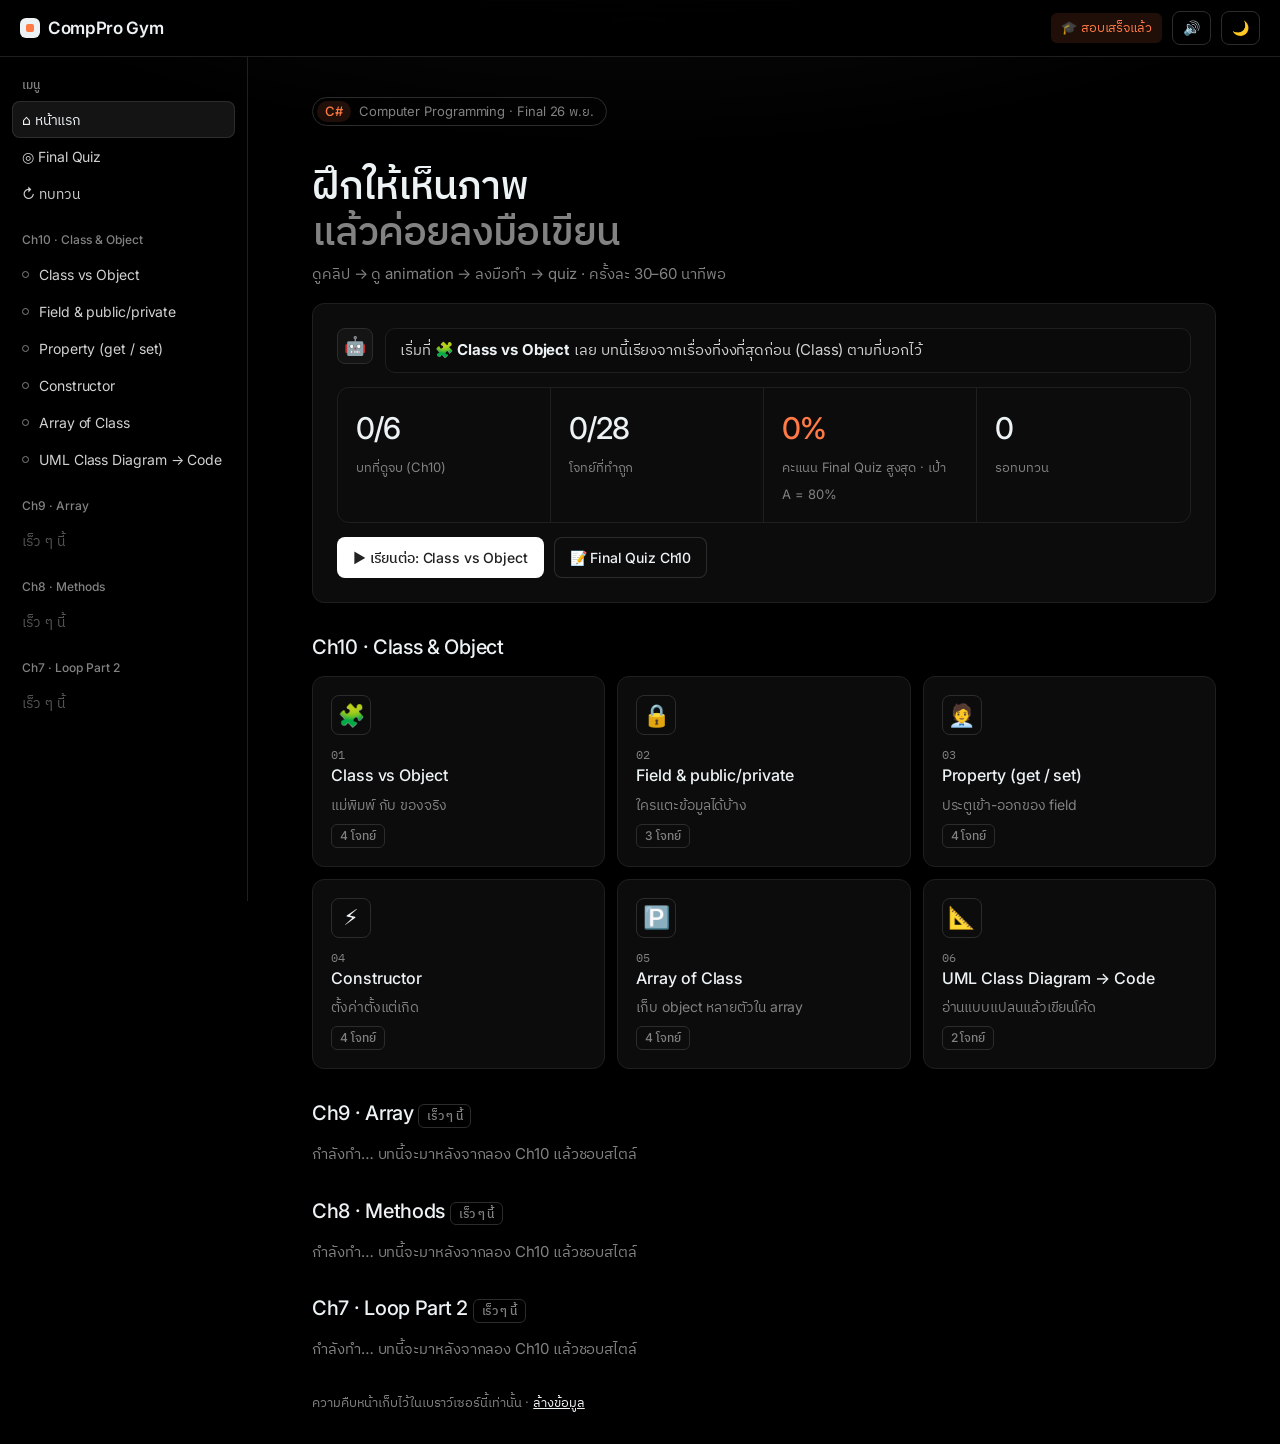
==== Computer-Programming/practice/index.html @ ae181f9e "Restyle CompPro Gym in a minimal black/white tone, add sidebar and YouTube embeds Co-Authored-By: Cl" ====
<!doctype html>
<html lang="th" data-theme="dark">
<head>
<meta charset="utf-8">
<meta name="viewport" content="width=device-width, initial-scale=1">
<title>CompPro Gym</title>
<link rel="preconnect" href="https://fonts.googleapis.com">
<link rel="preconnect" href="https://fonts.gstatic.com" crossorigin>
<link href="https://fonts.googleapis.com/css2?family=Inter:wght@400;500;600&family=IBM+Plex+Mono:wght@400;500;600&family=IBM+Plex+Sans+Thai:wght@400;500;600&display=swap" rel="stylesheet">
<style>
/* ===== Theme tokens — โทนแบบ Profound: ดำ-ขาว-เทา + accent ส้มนิดเดียว ===== */
:root, :root[data-theme="dark"]{
  --bg:#000; --bg-2:#0a0a0a; --card:#0c0c0d; --card-2:#141415; --ink:#edf2f5; --ink-2:#d1d1d1; --muted:#828282; --line:#1f1f1f; --line-2:#2c2c2c;
  --accent:#ff7a45; --accent-bg:rgba(255,122,69,.12);
  --green:#4ade80; --green-bg:rgba(74,222,128,.08); --red:#f87171; --red-bg:rgba(248,113,113,.08); --amber:#fbbf24; --amber-bg:rgba(251,191,36,.08);
  --btn:#fff; --btn-ink:#222;
  --code-bg:#070707; --code-ink:#e5e5e5; --hl:rgba(255,255,255,.07); --ln:#3d3d3d;
  --k:#ff8a5c; --t:#7dd3fc; --s:#bef264; --n:#fca5a5; --c:#5a5a5a;
  --glow:radial-gradient(1200px 500px at 50% -200px, rgba(255,255,255,.07), transparent 70%);
}
:root[data-theme="light"]{
  --bg:#fafafa; --bg-2:#fff; --card:#fff; --card-2:#f4f4f5; --ink:#111; --ink-2:#333; --muted:#6b6b6b; --line:#e7e7e7; --line-2:#d9d9d9;
  --accent:#e85d27; --accent-bg:rgba(232,93,39,.1);
  --green:#15803d; --green-bg:rgba(21,128,61,.07); --red:#c62828; --red-bg:rgba(198,40,40,.06); --amber:#a16207; --amber-bg:rgba(161,98,7,.08);
  --btn:#111; --btn-ink:#fff;
  --code-bg:#0c0c0d; --code-ink:#e5e5e5; --hl:rgba(255,255,255,.08); --ln:#444;
  --glow:radial-gradient(1200px 500px at 50% -200px, rgba(0,0,0,.05), transparent 70%);
}
*{box-sizing:border-box}
body{margin:0;background:var(--bg);background-image:var(--glow);background-repeat:no-repeat;color:var(--ink);font:16px/1.65 Inter,"IBM Plex Sans Thai",system-ui,sans-serif;letter-spacing:-.005em;-webkit-font-smoothing:antialiased}
code,.mono,textarea{font-family:"IBM Plex Mono",ui-monospace,monospace}
:not(pre)>code{background:var(--card-2);border:1px solid var(--line-2);padding:0 5px;border-radius:5px;font-size:.86em;letter-spacing:0}
button{font:inherit;color:inherit;cursor:pointer}
a{color:var(--ink)}
:focus-visible{outline:2px solid var(--accent);outline-offset:2px}

/* top bar */
.top{position:sticky;top:0;z-index:10;background:color-mix(in srgb,var(--bg) 85%,transparent);backdrop-filter:blur(10px);border-bottom:1px solid var(--line)}
.top-in{display:flex;align-items:center;gap:10px;height:56px;padding:0 20px}
.logo{font-weight:600;font-size:17px;letter-spacing:-.02em;text-decoration:none;color:var(--ink);white-space:nowrap;display:flex;align-items:center;gap:8px}
.logo i{width:20px;height:20px;border-radius:6px;background:var(--ink);display:inline-block;position:relative}
.logo i::after{content:"";position:absolute;inset:6px;border-radius:2px;background:var(--accent)}
.count{margin-left:auto;font-size:13px;color:var(--accent);background:var(--accent-bg);padding:4px 10px;border-radius:6px;white-space:nowrap}
.ibtn{border:1px solid var(--line-2);background:transparent;border-radius:8px;height:34px;min-width:34px;padding:0 10px;font-size:14px;color:var(--ink-2)}
.ibtn:hover{background:var(--card-2)}

/* app shell: sidebar + content (เหมือนแอปทำงาน) */
.shell{display:grid;grid-template-columns:248px minmax(0,1fr);min-height:calc(100vh - 56px)}
.shell>*,.tracer>*{min-width:0}
.side{border-right:1px solid var(--line);padding:18px 12px;position:sticky;top:56px;height:calc(100vh - 56px);overflow:auto}
.side h5{margin:18px 10px 6px;font-size:12px;font-weight:500;color:var(--muted);letter-spacing:0}
.side h5:first-child{margin-top:0}
.side a{display:flex;align-items:center;gap:10px;padding:7px 10px;border-radius:8px;text-decoration:none;color:var(--ink-2);font-size:14px}
.side a:hover{background:var(--card-2)}
.side a.on{background:var(--card-2);color:var(--ink);box-shadow:inset 0 0 0 1px var(--line-2)}
.side a .dot{width:7px;height:7px;border-radius:50%;border:1px solid var(--muted);flex:0 0 7px}
.side a .dot.ok{background:var(--green);border-color:var(--green)}
.side a.soon{opacity:.4;pointer-events:none}
.side .badge{margin-left:auto;font-size:11px;background:var(--accent);color:#000;border-radius:5px;padding:0 6px;font-weight:600}
.wrap{max-width:960px;margin:0 auto;padding:0 28px}

/* type */
h1{font-size:40px;line-height:1.15;font-weight:500;letter-spacing:-.025em;margin:36px 0 8px}
h2{font-size:20px;font-weight:500;letter-spacing:-.015em;margin:0 0 12px}
h3{font-size:16px;font-weight:500;margin:0 0 4px}
.sub{color:var(--muted);margin:0;font-size:15px}
.eyebrow{display:inline-flex;gap:8px;align-items:center;font-size:13px;color:var(--muted);border:1px solid var(--line-2);border-radius:999px;padding:3px 12px 3px 4px}
.eyebrow b{background:var(--accent-bg);color:var(--accent);font-weight:500;border-radius:999px;padding:0 8px}

/* cards & bits */
.card{background:var(--card);border:1px solid var(--line);border-radius:12px;padding:24px;margin:16px 0}
.step-h{display:flex;align-items:center;gap:10px;margin-bottom:14px}
.step-h .no{font:500 12px "IBM Plex Mono",monospace;color:var(--muted);border:1px solid var(--line-2);border-radius:6px;padding:1px 7px}
.step-h h2{margin:0}
.pill{display:inline-block;font-size:12px;font-weight:500;padding:1px 8px;border-radius:6px;color:var(--muted);border:1px solid var(--line-2)}
.pill.ok{color:var(--green);border-color:color-mix(in srgb,var(--green) 40%,transparent)}
.pill.lv{color:var(--accent);border-color:color-mix(in srgb,var(--accent) 40%,transparent)}
.btn{display:inline-flex;align-items:center;gap:6px;border:0;background:var(--btn);color:var(--btn-ink);font-weight:500;font-size:14px;padding:9px 16px;border-radius:8px;text-decoration:none;letter-spacing:-.01em}
.btn:hover{opacity:.9}
.btn.ghost{background:transparent;color:var(--ink);box-shadow:inset 0 0 0 1px var(--line-2)}
.btn.ghost:hover{background:var(--card-2)}
.btn:disabled{opacity:.35;cursor:default}
.row{display:flex;gap:10px;flex-wrap:wrap;align-items:center}

/* tutor bubble */
.tutor{display:flex;gap:12px;align-items:flex-start}
.tutor .ava{flex:0 0 36px;height:36px;border-radius:8px;border:1px solid var(--line-2);background:var(--card-2);display:grid;place-items:center;font-size:18px}
.tutor .bub{border:1px solid var(--line);background:var(--bg-2);border-radius:10px;padding:9px 14px;flex:1;min-height:42px;font-size:15px;color:var(--ink-2)}
.tutor .bub b{color:var(--ink)}

/* home */
.grid{display:grid;grid-template-columns:repeat(auto-fill,minmax(250px,1fr));gap:12px}
.lesson{display:block;text-decoration:none;color:var(--ink);background:var(--card);border:1px solid var(--line);border-radius:12px;padding:18px;transition:border-color .15s,background .15s}
.lesson:hover{border-color:var(--line-2);background:var(--card-2)}
.lesson .em{font-size:22px;width:40px;height:40px;border-radius:8px;border:1px solid var(--line-2);display:grid;place-items:center;margin-bottom:12px}
.lesson .n{font:12px "IBM Plex Mono",monospace;color:var(--muted)}
.stats{display:grid;grid-template-columns:repeat(4,1fr);border:1px solid var(--line);border-radius:12px;overflow:hidden}
.stat{padding:16px 18px;border-right:1px solid var(--line)}
.stat:last-child{border-right:0}
.stat b{display:block;font-size:30px;font-weight:500;letter-spacing:-.03em}
.stat small{color:var(--muted);font-size:13px}
.stat.hot b{color:var(--accent)}

/* video + analogy */
.video{position:relative;aspect-ratio:16/9;border-radius:10px;overflow:hidden;border:1px solid var(--line-2);background:var(--bg-2)}
.video iframe{position:absolute;inset:0;width:100%;height:100%;border:0}
.video-empty{border:1px dashed var(--line-2);border-radius:10px;padding:22px;text-align:center;color:var(--muted);font-size:14px}
.vtabs{display:flex;gap:6px;margin-bottom:10px;flex-wrap:wrap}
.vtabs button{border:1px solid var(--line-2);background:transparent;border-radius:6px;padding:3px 10px;font-size:13px;color:var(--muted)}
.vtabs button.on{background:var(--ink);color:var(--bg);border-color:var(--ink)}
.analogy{display:flex;gap:16px;align-items:center;border:1px solid var(--line);background:var(--bg-2);border-radius:12px;padding:16px 18px;margin-top:18px}
.analogy .big{font-size:34px;line-height:1;width:60px;height:60px;flex:0 0 60px;border-radius:10px;border:1px solid var(--line-2);display:grid;place-items:center}
.analogy p{margin:2px 0 0;color:var(--muted);font-size:15px}

/* ===== Tracer ===== */
.tracer{display:grid;grid-template-columns:minmax(0,1.3fr) minmax(0,1fr);gap:12px}
.codebox{background:var(--code-bg);color:var(--code-ink);border:1px solid var(--line-2);border-radius:10px;padding:10px 0;font:13.5px/1.7 "IBM Plex Mono",monospace;overflow:auto;letter-spacing:0}
.codebox .ln{display:flex;padding:0 12px 0 0;border-left:2px solid transparent;white-space:pre}
.codebox .ln i{flex:0 0 34px;text-align:right;padding-right:14px;color:var(--ln);font-style:normal;user-select:none}
.codebox .ln.cur{background:var(--hl);border-left-color:var(--accent)}
.codebox .ln.cur i{color:var(--accent)}
.codebox .ln.pick{cursor:pointer}
.codebox .ln.pick:hover{background:rgba(255,255,255,.05)}
.codebox .ln.bad{background:rgba(248,113,113,.14);border-left-color:#f87171}
.codebox .ln.good{background:rgba(74,222,128,.13);border-left-color:#4ade80}
.tk-k{color:var(--k)}.tk-t{color:var(--t)}.tk-s{color:var(--s)}.tk-n{color:var(--n)}.tk-c{color:var(--c);font-style:italic}
.side-p{display:flex;flex-direction:column;gap:10px;min-width:0}
.panel{border:1px solid var(--line);background:var(--bg-2);border-radius:10px;padding:10px 12px}
.panel h4{margin:0 0 8px;font-size:12px;font-weight:500;color:var(--muted)}
.vars{display:flex;flex-wrap:wrap;gap:6px}
.var{font:12.5px "IBM Plex Mono",monospace;border:1px solid var(--line-2);border-radius:6px;padding:2px 8px;color:var(--ink-2)}
.var b{color:var(--t);font-weight:500}
.objs{display:flex;flex-wrap:wrap;gap:8px}
.obj{border:1px solid var(--line-2);background:var(--card);border-radius:8px;min-width:130px;font:12.5px "IBM Plex Mono",monospace;overflow:hidden;animation:pop .3s}
.obj .hd{padding:3px 8px;font-weight:600;color:#0a0a0a}
.obj .fl{padding:2px 8px;display:flex;justify-content:space-between;gap:10px;border-top:1px solid var(--line)}
.obj .fl.flash{animation:flash 1s}
.obj .fl span:last-child{color:var(--s)}
:root[data-theme="light"] .obj .fl span:last-child{color:#4d7c0f}
.obj .fl span.null{color:var(--muted)!important;font-style:italic}
@keyframes pop{from{transform:scale(.7);opacity:0}to{transform:none;opacity:1}}
@keyframes flash{0%{background:var(--accent-bg)}100%{background:transparent}}
.console{background:#000;border:1px solid var(--line-2);color:#d4d4d4;font:12.5px/1.55 "IBM Plex Mono",monospace;border-radius:8px;padding:8px 10px;min-height:38px;white-space:pre-wrap}
.console .err{color:#f87171}
.uml{border:1px solid var(--line-2);border-radius:8px;font:12.5px/1.8 "IBM Plex Mono",monospace;overflow:hidden}
.uml div{padding:0 10px}
.uml .t{background:var(--ink);color:var(--bg);font-weight:600;text-align:center}
.uml .on{background:var(--accent-bg);color:var(--accent)}
.ctrl{display:flex;gap:6px;align-items:center;flex-wrap:wrap;margin-top:12px}
.ctrl .ibtn{height:36px;min-width:40px;font-size:14px}
.ctrl .stepn{font:12px "IBM Plex Mono",monospace;color:var(--muted);margin:0 8px}
.ctrl .play{background:var(--btn);color:var(--btn-ink);border-color:var(--btn);font-weight:500}

/* summary / details */
ul.key{margin:4px 0;padding-left:0;list-style:none}
ul.key li{margin:0;padding:8px 0 8px 22px;border-bottom:1px solid var(--line);position:relative;color:var(--ink-2)}
ul.key li:last-child{border-bottom:0}
ul.key li::before{content:"";position:absolute;left:4px;top:17px;width:6px;height:6px;border-radius:2px;background:var(--accent)}
details{border:1px solid var(--line);border-radius:10px;padding:10px 14px;margin-top:12px}
details summary{cursor:pointer;font-weight:500;font-size:14px}
details[open] summary{margin-bottom:6px}
pre.code{background:var(--code-bg);color:var(--code-ink);border:1px solid var(--line-2);border-radius:8px;padding:12px 14px;font-size:13px;overflow:auto;margin:8px 0;letter-spacing:0}
.yt{font-size:13px;color:var(--muted)}

/* exercises */
.ex{border-top:1px solid var(--line);padding-top:20px;margin-top:20px}
.ex:first-of-type{border-top:0;margin-top:0;padding-top:0}
.ex .q{font-weight:500;margin:8px 0 12px}
.opts{display:grid;gap:8px}
.opt{text-align:left;background:transparent;border:1px solid var(--line-2);border-radius:8px;padding:10px 14px;font-size:14px;color:var(--ink-2)}
.opt:hover{background:var(--card-2);color:var(--ink)}
.opt.bad{border-color:var(--red);background:var(--red-bg)}
.opt.good{border-color:var(--green);background:var(--green-bg);color:var(--ink)}
.opt code{background:none;border:0;padding:0}
textarea{width:100%;background:var(--code-bg);color:var(--code-ink);border:1px solid var(--line-2);border-radius:10px;padding:12px;font-size:13.5px;line-height:1.65;resize:vertical;tab-size:4}
textarea:focus,input:focus{outline:1px solid var(--accent);border-color:var(--accent)}
input.out{width:100%;background:var(--code-bg);color:var(--code-ink);border:1px solid var(--line-2);border-radius:8px;padding:10px 12px;font:13.5px "IBM Plex Mono",monospace}
.fb{margin-top:12px;border-radius:10px;padding:10px 14px;font-size:14px;display:none;border:1px solid}
.fb.show{display:block}
.fb.bad{background:var(--red-bg);border-color:color-mix(in srgb,var(--red) 45%,transparent)}
.fb.hint{background:var(--amber-bg);border-color:color-mix(in srgb,var(--amber) 45%,transparent)}
.fb.good{background:var(--green-bg);border-color:color-mix(in srgb,var(--green) 45%,transparent)}
.fb pre{margin:6px 0 0}

/* quiz */
.bar{height:3px;background:var(--line);border-radius:99px;overflow:hidden}
.bar i{display:block;height:100%;background:var(--accent);transition:width .3s}
.toast{position:fixed;left:50%;bottom:20px;transform:translateX(-50%);background:var(--card);border:1px solid var(--line-2);color:var(--ink);padding:12px 18px;border-radius:10px;box-shadow:0 20px 50px rgba(0,0,0,.5);z-index:50;max-width:calc(100% - 32px);font-size:14px}
.back{display:inline-block;margin-top:24px;text-decoration:none;color:var(--muted);font-size:14px}
.back:hover{color:var(--ink)}
.nav2{display:flex;justify-content:space-between;gap:10px;margin:24px 0 48px}

@media (max-width:900px){
  .shell{grid-template-columns:1fr}
  .side{display:none}
  .tracer{grid-template-columns:1fr}
  .wrap{padding:0 16px}
}
@media (max-width:640px){
  h1{font-size:28px}
  .count{display:none}
  .stats{grid-template-columns:1fr 1fr}
  .stat:nth-child(2){border-right:0}
  .stat:nth-child(-n+2){border-bottom:1px solid var(--line)}
  .card{padding:18px}
}
</style>
</head>
<body>
<header class="top"><div class="top-in">
  <a class="logo" href="#home"><i></i>CompPro Gym</a>
  <span class="count" id="count"></span>
  <button class="ibtn" id="voiceBtn" title="เปิด/ปิดเสียงพากย์">🔊</button>
  <button class="ibtn" id="themeBtn" title="สลับธีม">🌙</button>
</div></header>
<div class="shell"><aside class="side" id="side"></aside><main id="appScroll"><div class="wrap" id="app"></div></main></div>

<script>
/* =========================================================
   CompPro Gym — เว็บฝึก C# ส่วนตัว
   โครงสร้าง: DATA (บทเรียน/โจทย์) → ENGINE (tracer, checker, quiz) → ROUTER
   ========================================================= */

/* ---------- storage: ห่อ try/catch เพราะบาง browser บล็อก localStorage ---------- */
const store = {
  get(k, d){ try{ const v = localStorage.getItem('cpg:'+k); return v ? JSON.parse(v) : d; }catch(e){ return d; } },
  set(k, v){ try{ localStorage.setItem('cpg:'+k, JSON.stringify(v)); }catch(e){} }
};
const S = {
  done: store.get('done', {}),        // บทที่ดูจบ
  ex: store.get('ex', {}),            // ผลโจทย์แต่ละข้อ
  review: store.get('review', {}),    // spaced repetition {id:{box,due}}
  best: store.get('best', 0),
  voice: store.get('voice', true),
  theme: store.get('theme', 'dark'),
};
const save = () => { for (const k of ['done','ex','review','best','voice','theme']) store.set(k, S[k]); };

const $ = (s, r=document) => r.querySelector(s);
const esc = s => String(s).replace(/[&<>"]/g, c => ({'&':'&amp;','<':'&lt;','>':'&gt;','"':'&quot;'}[c]));
const pick = a => a[Math.floor(Math.random()*a.length)];
const lines = s => s.replace(/^\n/, '').replace(/\n\s*$/, '').split('\n');

/* ---------- พี่บอท: ติวเตอร์สไตล์ตรง ๆ ดุนิด ๆ แต่ตลก ---------- */
const BOT = {
  right: ['ถูก! ✅ เก่งเกินคาดนะเนี่ย', 'ถูกเป๊ะ 🎯 ไปต่อ!', 'เยี่ยม ✅ แบบนี้ A มาแน่', 'ถูก! ✅ อย่าเพิ่งเหลิงล่ะ 😏'],
  wrong1: ['ยังไม่ใช่ 😤 ลองดูอีกที', 'ผิด! แต่ไม่เป็นไร ใจเย็น ๆ', 'เกือบ… แต่ยังไม่ใช่ 👀'],
  wrong2: ['โอเค ใบ้ให้แล้วนะ คิดตามนี้ 🤔', 'ยังไม่ได้อีก 😅 ลองตอบคำถามนี้ในหัวก่อน'],
  reveal: ['งั้นดูเฉลยเลย แล้วจำให้ขึ้นใจนะ 📌', 'เฉลยมาแล้ว ข้อนี้จะกลับมาในโหมดทบทวน 😈'],
};

/* =========================================================
   DATA — Chapter 10: Class
   ========================================================= */

/* Tracer builder: เขียนเป็นขั้น ๆ แล้วมันจะ snapshot memory ให้เอง */
function trace(code){
  const st = { vars:[], objs:[], out:[], uml:-1 };
  const steps = [];
  const api = {
    // l = บรรทัด (เลขเดียว หรือ [เริ่ม, จบ])
    step(l, say, fn){
      st.flash = []; st.newObj = null;
      if (fn) fn(api);
      steps.push({ l, say, s: JSON.parse(JSON.stringify(st)) });
      return api;
    },
    v(name, val){ const f = st.vars.find(x => x[0]===name); f ? f[1]=val : st.vars.push([name, val]); },
    drop(name){ st.vars = st.vars.filter(x => x[0]!==name); },
    o(id, cls, fields, color){ st.objs.push({ id, cls, fields, color }); st.newObj = id; },
    f(id, field, val){ const o = st.objs.find(x => x.id===id); const fl = o.fields.find(x => x[0]===field); fl[1] = val; st.flash.push(id+'.'+field); },
    print(t){ st.out.push(['o', t]); },
    err(t){ st.out.push(['e', t]); },
    u(i){ st.uml = i; },
  };
  return { code: lines(code), steps, build: api };
}
const C1 = '#ff8a5c', C2 = '#7dd3fc', C3 = '#d4d4d4';

const CH10 = {
  id:'ch10', title:'Ch10 · Class & Object', short:'Class',
  lessons: []
};

/* ----- L1 Class vs Object ----- */
(function(){
  const t = trace(`
class Robot
{
    public string name;
    public int battery;
}

// ใน Main
Robot r1 = new Robot();
r1.name = "NongAI";
r1.battery = 80;
Robot r2 = new Robot();
r2.name = "Jarvis";
Console.WriteLine(r1.name + " " + r2.battery);`);
  t.build
   .step([1,5], 'นี่คือ <b>class Robot</b> = <b>แม่พิมพ์</b> 🧩 ยังไม่มีหุ่นจริงสักตัวนะ! แค่บอกว่า "หุ่นทุกตัวจะมี name กับ battery"')
   .step(8, '<code>new Robot()</code> = เอาแม่พิมพ์มาปั๊ม <b>หุ่นจริง 1 ตัว</b> (object) ใน memory ส่วน <code>r1</code> แค่ถือ "ที่อยู่" ของหุ่นตัวนี้ สังเกตค่าเริ่มต้น: string = <b>null</b>, int = <b>0</b>', b => { b.o('#1','Robot',[['name','null'],['battery','0']],C1); b.v('r1','→ #1'); })
   .step(9, 'ใช้ <b>จุด (.)</b> เข้าไปที่ field ของหุ่นตัวนั้น → ตั้งชื่อเป็น "NongAI"', b => b.f('#1','name','"NongAI"'))
   .step(10, 'ใส่แบตให้ 80%', b => b.f('#1','battery','80'))
   .step(11, 'ปั๊มหุ่น <b>ตัวที่ 2</b> จากแม่พิมพ์เดิม 👉 class เดียว สร้าง object ได้หลายตัว และแต่ละตัวมีข้อมูล<b>ของตัวเอง</b>', b => { b.o('#2','Robot',[['name','null'],['battery','0']],C2); b.v('r2','→ #2'); })
   .step(12, 'ตั้งชื่อหุ่นตัวที่ 2 — หุ่นตัวที่ 1 ไม่โดนด้วยนะ', b => b.f('#2','name','"Jarvis"'))
   .step(13, 'ผลคือ <b>NongAI 0</b> ⚠️ <code>r2.battery</code> ยังเป็น 0 เพราะเราไม่เคยตั้งค่า — ข้อสอบชอบหลอกจุดนี้!', b => b.print('NongAI 0'));
  CH10.lessons.push({
    id:'l1', emoji:'🧩', title:'Class vs Object', sub:'แม่พิมพ์ กับ ของจริง',
    analogy:{ big:'🍪', title:'Class = แม่พิมพ์คุกกี้ · Object = คุกกี้แต่ละชิ้น', text:'แม่พิมพ์อันเดียว ปั๊มคุกกี้ได้เป็นร้อยชิ้น แต่ละชิ้นแต่งหน้าไม่เหมือนกันก็ได้ แต่กินแม่พิมพ์ไม่ได้นะ 😂' },
    yt:'C# class object ภาษาไทย',
    trace:t,
    key:[
      '<b>Class</b> = แบบ/แม่พิมพ์ (abstract) บอกว่ามี field อะไร มี method อะไร',
      '<b>Object</b> = ของจริงที่สร้างด้วย <code>new</code> (เรียกอีกชื่อว่า <b>instance</b>)',
      'เข้าถึงข้อมูลด้วยจุด: <code>r1.name</code>',
      'ค่าเริ่มต้น: <code>string</code>→null, <code>int/double</code>→0, <code>bool</code>→false',
    ],
    more:`<p>ใน C# class หนึ่งมี 3 ส่วนหลัก:</p>
<pre class="code">modifier class ClassName
{
    // 1. Field     → ตัวแปรเก็บข้อมูล (state)
    // 2. Property  → ประตูเข้า-ออกข้อมูล
    // 3. Method    → พฤติกรรม (behavior)
}</pre><p>OOP ต่างจาก procedural ตรงที่มองโปรแกรมเป็น "ของ" ที่มีข้อมูล + ทำอะไรได้ ไม่ใช่แค่คำสั่งเรียงกันทีละบรรทัด</p>`,
    ex:[
      { id:'l1a', type:'mcq', lv:1, q:'ข้อไหนพูดถูก?', opts:['Class คือ object ที่สร้างเสร็จแล้ว','Object ถูกสร้างจาก class ด้วยคำว่า <code>new</code>','1 class สร้าง object ได้แค่ 1 ตัว','Object คือแม่พิมพ์ของ class'], ans:1,
        ask:'คุกกี้ถูกสร้างจากอะไร? และใน C# คำไหนที่ใช้ "ปั๊ม" ของจริงออกมา?', why:'Class = แม่พิมพ์, Object = ของจริงที่สร้างด้วย <code>new</code> และ 1 class สร้างได้หลายตัว' },
      { id:'l1b', type:'output', lv:1, q:'โค้ดนี้แสดงผลอะไร?', code:`Robot a = new Robot();
Robot b = new Robot();
a.battery = 50;
b.battery = 90;
a.battery = a.battery + 10;
Console.WriteLine(a.battery + " " + b.battery);`, ans:'60 90',
        ask:'a กับ b เป็นหุ่นคนละตัวกันมั้ย? ตอนบรรทัด 5 แตะหุ่นตัวไหน?', why:'a กับ b เป็นคนละ object → a: 50+10 = 60, b ยังเป็น 90' },
      { id:'l1c', type:'output', lv:2, q:'โค้ดนี้แสดงผลอะไร? (class Robot เหมือนในวิดีโอ)', code:`Robot r = new Robot();
Console.WriteLine(r.battery);`, ans:'0',
        ask:'ยังไม่ได้ตั้งค่า battery เลย แล้ว int ที่เป็น field มีค่าเริ่มต้นเท่าไหร่?', why:'field ชนิด int มีค่าเริ่มต้น = 0' },
      { id:'l1d', type:'write', lv:2, q:'สร้าง class <code>Phone</code> มี field <code>public string brand</code> และ <code>public int price</code> แล้วใน Main สร้าง object ชื่อ <code>p1</code> ตั้ง brand = "Apple"',
        starter:`class Phone
{
    // เขียน field ตรงนี้

}

// ใน Main
`,
        rules:[
          { re:/class\s+Phone\b/, msg:'ยังไม่มี <code>class Phone</code>' },
          { re:/public\s+string\s+brand\s*;/, msg:'ยังไม่มี field <code>public string brand;</code> (อย่าลืม ;)' },
          { re:/public\s+int\s+price\s*;/, msg:'ยังไม่มี field <code>public int price;</code>' },
          { re:/Phone\s+p1\s*=\s*new\s+Phone\s*\(\s*\)\s*;/, msg:'ยังไม่ได้สร้าง object: รูปแบบคือ <code>Type ชื่อ = new Type();</code>' },
          { re:/p1\s*\.\s*brand\s*=\s*"Apple"\s*;/, msg:'ยังไม่ได้ตั้ง <code>p1.brand</code> เป็น <code>"Apple"</code>' },
        ],
        ask:'สร้าง object ต้องมี 4 อย่าง: ชนิด (class), ชื่อตัวแปร, <code>=</code>, <code>new ชนิด()</code> ครบมั้ย?',
        answer:`class Phone
{
    public string brand;
    public int price;
}

// ใน Main
Phone p1 = new Phone();
p1.brand = "Apple";` },
    ]
  });
})();

/* ----- L2 Field & modifier ----- */
(function(){
  const t = trace(`
class BankAccount
{
    private double balance;
    public string owner;
}

// ใน Main
BankAccount acc = new BankAccount();
acc.owner = "Mew";
acc.balance = 1000000;`);
  t.build
   .step(3, '<b>Field</b> = ตัวแปรที่อยู่ใน class <code>private</code> แปลว่า "ใช้ได้แค่ข้างใน class นี้เท่านั้น" 🔒')
   .step(4, '<code>public</code> = ใครจะเข้ามาใช้ก็ได้ 🔓')
   .step(8, 'สร้างบัญชี 1 บัญชี', b => { b.o('#1','BankAccount',[['balance 🔒','0'],['owner','null']],C1); b.v('acc','→ #1'); })
   .step(9, '<code>owner</code> เป็น public → แก้จากข้างนอก (Main) ได้ ✅', b => b.f('#1','owner','"Mew"'))
   .step(10, '💥 <b>compile error!</b> <code>balance</code> เป็น private เข้าจาก Main ไม่ได้ — ดีแล้ว ไม่งั้นใครก็เสกเงินล้านได้ 😂 แล้วจะเข้าถึงยังไง? → บทต่อไป <b>Property</b>', b => b.err("error CS0122: 'BankAccount.balance' is inaccessible due to its protection level"));
  CH10.lessons.push({
    id:'l2', emoji:'🔒', title:'Field & public/private', sub:'ใครแตะข้อมูลได้บ้าง',
    analogy:{ big:'👛', title:'private = เงินในกระเป๋าตังค์ · public = ป้ายชื่อที่ห้อยคอ', text:'ป้ายชื่อใครก็อ่านได้ แต่เงินในกระเป๋า คนอื่นห้ามล้วงเอง ต้องขอผ่านเจ้าของ' },
    yt:'C# access modifier public private ภาษาไทย',
    trace:t,
    key:[
      '<b>Field</b> = ตัวแปรที่ประกาศใน class เก็บ state ของ object',
      '<code>public</code> → เข้าถึงได้จากทุก class',
      '<code>private</code> → เข้าถึงได้แค่ใน class ตัวเอง',
      'ไม่เขียน modifier เลย → C# ถือว่าเป็น <b>private</b>',
      'ใช้ private ผิดที่ → <b>error CS0122</b> (โผล่ในข้อสอบ syntax error บ่อย)',
    ],
    more:`<p>การซ่อนข้อมูลแบบนี้เรียกว่า <b>Encapsulation</b>: class ห่อ field + method ไว้ด้วยกัน แล้วเลือกว่าจะเปิดอะไรให้ข้างนอกเห็น</p><p>หลักทั่วไป: <b>field → private</b>, แล้วเปิดให้ใช้ผ่าน <b>property/method → public</b></p>`,
    ex:[
      { id:'l2a', type:'bug', lv:1, q:'คลิกบรรทัดที่ทำให้ compile ไม่ผ่าน', code:`class Wallet
{
    private int money;
    public string owner;
}
// ใน Main
Wallet w = new Wallet();
w.owner = "Ploy";
w.money = 500;`, ans:9,
        ask:'field ไหนเป็น private? แล้วตอนนี้เราอยู่ใน class Wallet หรืออยู่ใน Main?', why:'<code>money</code> เป็น private → เข้าจาก Main ไม่ได้ (CS0122)' },
      { id:'l2b', type:'mcq', lv:1, q:'<code>private</code> หมายถึงอะไร?', opts:['เข้าถึงได้จากทุก class','เข้าถึงได้แค่ใน class เดียวกัน','เข้าถึงได้แค่ใน Main','ห้ามเปลี่ยนค่าตลอดไป'], ans:1,
        ask:'กระเป๋าตังค์ของเรา ใครล้วงได้บ้าง?', why:'private = ใช้ได้แค่ข้างใน class ที่ประกาศเท่านั้น' },
      { id:'l2c', type:'mcq', lv:2, q:'<code>class Car { string color; }</code> field <code>color</code> เป็น modifier อะไร?', opts:['public','private','static','ไม่มี modifier → error'], ans:1,
        ask:'ถ้าไม่เขียน modifier อะไรเลย C# จะเลือกแบบปลอดภัยไว้ก่อน… แบบไหนปลอดภัยกว่า?', why:'ไม่เขียน modifier ให้ member ใน class → ค่าเริ่มต้นคือ private' },
    ]
  });
})();

/* ----- L3 Property ----- */
(function(){
  const t = trace(`
class BankAccount
{
    private double balance;
    public double Balance
    {
        get { return balance; }
        set
        {
            if (value >= 0)
                balance = value;
        }
    }
}

// ใน Main
BankAccount acc = new BankAccount();
acc.Balance = 500;
acc.Balance = -100;
Console.WriteLine(acc.Balance);`);
  t.build
   .step(3, '<code>balance</code> (ตัวเล็ก) = <b>field private</b> = ตู้เซฟ 🔒 คนนอกแตะไม่ได้')
   .step(4, '<code>Balance</code> (ตัวใหญ่) = <b>Property</b> = พนักงานหน้าเคาน์เตอร์ 🧑‍💼 คนนอกคุยกับพนักงาน แล้วพนักงานไปเปิดตู้เซฟให้')
   .step(16, 'สร้างบัญชี balance เริ่มที่ 0', b => { b.o('#1','BankAccount',[['balance 🔒','0']],C1); b.v('acc','→ #1'); })
   .step(17, '<b>กำหนดค่า</b>ให้ property (มี <code>=</code> อยู่ทางขวา) → C# จะวิ่งไปเรียก <b>set</b> อัตโนมัติ')
   .step(7, 'เข้ามาใน <b>set</b> ค่าที่ส่งมาจะอยู่ในคำพิเศษชื่อ <code>value</code> → value = 500', b => b.v('value','500'))
   .step(9, 'พนักงานเช็กก่อน: 500 >= 0 ไหม? ✅ จริง')
   .step(10, 'เก็บลงตู้เซฟ: balance = 500', b => { b.f('#1','balance 🔒','500'); })
   .step(18, 'ลองโกง! ใส่ -100 💸', b => b.drop('value'))
   .step(9, 'value = -100 → -100 >= 0 ไหม? ❌ เท็จ → <b>ข้ามบรรทัด 10</b> ไม่เก็บ! นี่แหละประโยชน์ของ property 🛡️', b => b.v('value','-100'))
   .step(19, '<b>อ่านค่า</b> property (ไม่มี = ) → C# เรียก <b>get</b>', b => b.drop('value'))
   .step(6, '<b>get</b> ส่งค่า balance ออกไป = 500')
   .step(19, 'แสดงผล <b>500</b> (ไม่ใช่ -100 นะ!)', b => b.print('500'));
  CH10.lessons.push({
    id:'l3', emoji:'🧑‍💼', title:'Property (get / set)', sub:'ประตูเข้า-ออกของ field',
    analogy:{ big:'🏦', title:'Field = ตู้เซฟ · Property = พนักงานธนาคาร', text:'เราไม่เดินเข้าไปเปิดตู้เซฟเอง แต่ยื่นเงิน (value) ให้พนักงาน → set, หรือขอดูยอด → get พนักงานตรวจได้ว่ายอดติดลบมั้ย' },
    yt:'C# property get set ภาษาไทย',
    trace:t,
    key:[
      'Property ใช้เข้าถึง <b>private field</b> อย่างปลอดภัย',
      '<b>get</b> = อ่านค่า (<code>return field;</code>) · <b>set</b> = เขียนค่า (<code>field = value;</code>)',
      '<code>value</code> = ค่าที่ถูกส่งมาตอน assign',
      'ตั้งชื่อ: field ตัวเล็ก <code>balance</code>, property ตัวใหญ่ <code>Balance</code>',
      '<code>x.Balance = 5</code> → เรียก set · <code>Console.WriteLine(x.Balance)</code> → เรียก get',
    ],
    more:`<p>เขียน property ได้ 3 แบบ (ออกสอบ!):</p>
<pre class="code">// 1) Custom — ใส่ logic ได้
public string Color
{
    get { return color; }
    set { color = value; }
}

// 2) Expression-bodied (=>) — สั้นลง
public string Name
{
    get => name;
    set => name = value;
}

// 3) Auto-implemented (short-hand) — ไม่ต้องประกาศ field เอง
public int Age { get; set; }</pre>`,
    ex:[
      { id:'l3a', type:'mcq', lv:1, q:'เติมช่องว่าง: <code>set { ______ }</code> สำหรับ field <code>name</code>', opts:['<code>value = Name;</code>','<code>Name = value;</code>','<code>name = value;</code>','<code>value = name;</code>'], ans:2,
        ask:'set คือ "เอาค่าใหม่ไปเก็บลงตู้เซฟ" — ตู้เซฟคือ name หรือ Name? แล้วค่าใหม่ชื่ออะไร?', why:'เก็บค่าที่ส่งมา (<code>value</code>) ลง field (<code>name</code>) → <code>name = value;</code> ถ้าเขียน <code>Name = value;</code> จะเรียกตัวเองวนไม่จบ' },
      { id:'l3b', type:'output', lv:2, q:'ใช้ class BankAccount จากวิดีโอ แสดงผลอะไร?', code:`BankAccount a = new BankAccount();
a.Balance = 300;
a.Balance = -50;
a.Balance = a.Balance + 200;
Console.WriteLine(a.Balance);`, ans:'500',
        ask:'บรรทัด 3 set ค่า -50 ผ่านเงื่อนไข <code>value >= 0</code> มั้ย? ตอนบรรทัด 4 a.Balance ยังเป็นเท่าไหร่?', why:'300 → (-50 โดนปฏิเสธ) ยังเป็น 300 → 300+200 = 500' },
      { id:'l3c', type:'bug', lv:2, q:'property นี้ทำงานผิด (set แล้วค่าไม่เปลี่ยน) คลิกบรรทัดที่ผิด', code:`class Student
{
    private string name;
    public string Name
    {
        get { return name; }
        set { value = name; }
    }
}`, ans:7,
        ask:'set ควรเอาอะไรไปใส่ในอะไร? ฝั่งซ้ายของ = คือ "ที่เก็บ" นะ', why:'สลับข้างกัน! ต้องเป็น <code>name = value;</code>' },
      { id:'l3d', type:'write', lv:3, q:'สร้าง class <code>Wallet</code> มี field <code>private int money</code> และ property <code>public int Money</code> ที่มีทั้ง get และ set (แบบ custom)',
        starter:`class Wallet
{

}`,
        rules:[
          { re:/class\s+Wallet\b/, msg:'ยังไม่มี <code>class Wallet</code>' },
          { re:/private\s+int\s+money\s*;/, msg:'ยังไม่มี field <code>private int money;</code>' },
          { re:/public\s+int\s+Money\b/, msg:'ยังไม่มี property <code>public int Money</code> (M ตัวใหญ่)' },
          { re:/get\s*(\{\s*return\s+money\s*;\s*\}|=>\s*money\s*;)/, msg:'ส่วน <b>get</b> ต้องส่งค่า field ออกไป: <code>get { return money; }</code>' },
          { re:/set\s*(\{\s*money\s*=\s*value\s*;\s*\}|=>\s*money\s*=\s*value\s*;)/, msg:'ส่วน <b>set</b> ต้องเก็บ value ลง field: <code>set { money = value; }</code>' },
        ],
        ask:'get = "ขอดูยอด" ต้อง return อะไร? set = "ฝากเงิน" ต้องเอา value ไปใส่ที่ไหน?',
        answer:`class Wallet
{
    private int money;
    public int Money
    {
        get { return money; }
        set { money = value; }
    }
}` },
    ]
  });
})();

/* ----- L4 Constructor ----- */
(function(){
  const t = trace(`
class Account
{
    private string owner;
    private double balance;

    public Account()
    {
        owner = "unknown";
        balance = 0;
    }

    public Account(string o, double b)
    {
        owner = o;
        balance = b;
    }
}

// ใน Main
Account a1 = new Account();
Account a2 = new Account("Ploy", 500);`);
  t.build
   .step(6, '<b>Constructor</b> = method พิเศษ ⚡ ชื่อ<b>เหมือน class</b> และ<b>ไม่มี return type</b> (ไม่มี void ด้วย!) ทำงานอัตโนมัติตอน <code>new</code>')
   .step(12, 'มีได้<b>หลายตัว</b> ขอแค่ parameter ไม่เหมือนกัน (overloading)')
   .step(20, '<code>new Account()</code> ไม่ส่งอะไรมา → C# เลือก constructor ที่<b>ไม่มี parameter</b>', b => b.o('#1','Account',[['owner','null'],['balance','0']],C1))
   .step(8, 'ตั้งค่าเริ่มต้น owner = "unknown"', b => b.f('#1','owner','"unknown"'))
   .step(9, 'balance = 0', b => b.f('#1','balance','0'))
   .step(20, 'constructor จบ → a1 ได้ object ที่พร้อมใช้', b => b.v('a1','→ #1'))
   .step(21, 'ส่งมา 2 ค่า (string, double) → เลือก constructor ที่มี <b>2 parameter</b> ตรงชนิด', b => b.o('#2','Account',[['owner','null'],['balance','0']],C2))
   .step(12, 'parameter รับค่า: o = "Ploy", b = 500', b => { b.v('o','"Ploy"'); b.v('b','500'); })
   .step(14, 'owner = o', b => b.f('#2','owner','"Ploy"'))
   .step(15, 'balance = b', b => b.f('#2','balance','500'))
   .step(21, 'เสร็จ! o กับ b หายไป (มันอยู่แค่ใน constructor) a2 ได้บัญชีที่มีเงิน 500 ตั้งแต่เกิด 🎉', b => { b.drop('o'); b.drop('b'); b.v('a2','→ #2'); });
  CH10.lessons.push({
    id:'l4', emoji:'⚡', title:'Constructor', sub:'ตั้งค่าตั้งแต่เกิด',
    analogy:{ big:'💳', title:'Constructor = ขั้นตอนเปิดบัญชีธนาคาร', text:'พอเดินเข้าไปเปิดบัญชี (new) พนักงานกรอกชื่อ + เงินฝากแรกเข้าให้ทันที บัญชีไม่เกิดมาแบบว่างเปล่า แถมมีหลายแบบฟอร์มให้เลือก' },
    yt:'C# constructor ภาษาไทย',
    trace:t,
    key:[
      'ชื่อ <b>เหมือน class</b> เป๊ะ',
      '<b>ไม่มี return type</b> (ไม่ใส่ void) และไม่ใส่ static',
      'ทำงานอัตโนมัติตอน <code>new</code> ใช้ตั้งค่าเริ่มต้นให้ field',
      'มีหลายตัวได้ ถ้า parameter ต่างกัน → C# เลือกตามค่าที่ส่งมา',
      'ถ้าไม่เขียนเลย C# แถม constructor แบบไม่มี parameter ให้',
    ],
    more:`<p>⚠️ กับดัก: ถ้าเขียน constructor ที่มี parameter แล้ว C# จะ<b>ไม่แถม</b>ตัวที่ไม่มี parameter ให้อีก</p>
<pre class="code">class Car
{
    public Car(string n) { }
}
Car c = new Car();   // ❌ error CS7036: ไม่มี constructor ที่รับ 0 argument</pre>`,
    ex:[
      { id:'l4a', type:'mcq', lv:1, q:'ข้อไหนคือ constructor ที่ถูกต้องของ <code>class Car</code>?', opts:['<code>public void Car() { }</code>','<code>public Car() { }</code>','<code>public int Car() { }</code>','<code>public car() { }</code>'], ans:1,
        ask:'constructor มี return type มั้ย? แล้วชื่อต้องตรงกับ class แบบตัวพิมพ์ใหญ่เล็กด้วยมั้ย?', why:'ชื่อเหมือน class (C ใหญ่) + ไม่มี return type' },
      { id:'l4b', type:'output', lv:2, q:'แสดงผลอะไร?', code:`class Bot
{
    public string Name;
    public Bot() { Name = "Basic"; }
    public Bot(string n) { Name = n; }
}
// ใน Main
Bot x = new Bot();
Bot y = new Bot("GPT");
Console.WriteLine(x.Name + "-" + y.Name);`, ans:'Basic-GPT',
        ask:'x ส่ง argument มากี่ตัว? y ส่งมากี่ตัว? แต่ละตัวเข้า constructor ไหน?', why:'x → Bot() ได้ "Basic", y → Bot(string) ได้ "GPT"' },
      { id:'l4c', type:'bug', lv:2, q:'ตั้งใจให้บรรทัด 4 เป็น constructor แต่บรรทัด 10 error คลิกบรรทัดที่เป็น<b>ต้นเหตุ</b>', code:`class Student
{
    private string name;
    public void Student(string n)
    {
        name = n;
    }
}
// ใน Main
Student s = new Student("Mew");`, ans:4,
        ask:'constructor ห้ามมีอะไรนำหน้าชื่อ (นอกจาก public)?', why:'ใส่ <code>void</code> → มันกลายเป็น method ธรรมดา (และ C# ไม่ยอมให้ method ชื่อเดียวกับ class) ต้องลบ void ออก' },
      { id:'l4d', type:'write', lv:3, q:'สร้าง class <code>Account</code> มี field <code>private string owner</code>, <code>private double balance</code> และ constructor ที่รับ <code>(string o, double b)</code> แล้วเก็บลง field',
        starter:`class Account
{

}`,
        rules:[
          { re:/class\s+Account\b/, msg:'ยังไม่มี <code>class Account</code>' },
          { re:/private\s+string\s+owner\s*;/, msg:'ยังไม่มี <code>private string owner;</code>' },
          { re:/private\s+double\s+balance\s*;/, msg:'ยังไม่มี <code>private double balance;</code>' },
          { not:/(void|int|string|double|static)\s+Account\s*\(/, msg:'constructor <b>ห้ามมี return type / static</b> นำหน้าชื่อ' },
          { re:/public\s+Account\s*\(\s*string\s+o\s*,\s*double\s+b\s*\)/, msg:'ยังไม่มี constructor <code>public Account(string o, double b)</code>' },
          { re:/owner\s*=\s*o\s*;/, msg:'ใน constructor ยังไม่ได้เก็บ <code>owner = o;</code>' },
          { re:/balance\s*=\s*b\s*;/, msg:'ใน constructor ยังไม่ได้เก็บ <code>balance = b;</code>' },
        ],
        ask:'constructor หน้าตาเหมือน method แต่ขาดอะไรไป 1 อย่าง? แล้วข้างในต้องเอา parameter ไปใส่ field ตัวไหน?',
        answer:`class Account
{
    private string owner;
    private double balance;

    public Account(string o, double b)
    {
        owner = o;
        balance = b;
    }
}` },
    ]
  });
})();

/* ----- L5 Array of class ----- */
(function(){
  const t = trace(`
class Car
{
    public string Name { get; set; }
}

// ใน Main
Car[] cars = new Car[3];
cars[0] = new Car();
cars[0].Name = "Tesla";
cars[1] = new Car();
cars[1].Name = "BYD";
Console.WriteLine(cars[0].Name);
Console.WriteLine(cars[2].Name);`);
  t.build
   .step(3, 'class Car มี property แบบ auto <code>Name</code>')
   .step(7, '<code>new Car[3]</code> = สร้าง<b>ลานจอดรถ 3 ช่อง</b> 🅿️ แต่ยัง<b>ไม่มีรถสักคัน!</b> ทุกช่องเป็น null', b => { b.o('A','Car[] (ลานจอด)',[['[0]','null'],['[1]','null'],['[2]','null']],C3); b.v('cars','→ ลานจอด'); })
   .step(8, 'ต้อง <code>new Car()</code> สร้างรถจริงแล้วเอาไปจอดช่อง [0]', b => { b.o('#1','Car',[['Name','null']],C1); b.f('A','[0]','→ #1'); })
   .step(9, 'ตั้งชื่อรถในช่อง [0]', b => b.f('#1','Name','"Tesla"'))
   .step(10, 'สร้างคันที่ 2 จอดช่อง [1]', b => { b.o('#2','Car',[['Name','null']],C2); b.f('A','[1]','→ #2'); })
   .step(11, 'ตั้งชื่อ', b => b.f('#2','Name','"BYD"'))
   .step(12, 'แสดง Tesla ✅', b => b.print('Tesla'))
   .step(13, '💥 <b>NullReferenceException!</b> ช่อง [2] ว่าง ไม่มีรถให้ถามชื่อ — error นี้เจอบ่อยมากในงานจริงและข้อสอบ', b => b.err('Unhandled exception. System.NullReferenceException: Object reference not set to an instance of an object.'));
  CH10.lessons.push({
    id:'l5', emoji:'🅿️', title:'Array of Class', sub:'เก็บ object หลายตัวใน array',
    analogy:{ big:'🚗', title:'Array = ลานจอดรถ · Object = รถแต่ละคัน', text:'สร้างลานจอด 3 ช่อง ไม่ได้แปลว่ามีรถ 3 คันนะ! ต้องเอารถ (new) มาจอดทีละช่องเอง' },
    yt:'C# array of objects ภาษาไทย',
    trace:t,
    key:[
      'รูปแบบ: <code>ClassName[] ชื่อ = new ClassName[size];</code>',
      'ตอนสร้าง ทุกช่องเป็น <b>null</b> ยังไม่มี object',
      'ต้อง <code>arr[i] = new ClassName();</code> ทีละช่อง (มักใช้ for loop)',
      'ใช้ช่องที่ยังเป็น null → <b>NullReferenceException</b>',
    ],
    more:`<p>รูปแบบที่ใช้บ่อยที่สุด — สร้าง object ให้ครบทุกช่องด้วย loop:</p>
<pre class="code">Student[] students = new Student[3];
for (int i = 0; i < students.Length; i++)
{
    students[i] = new Student();
}

foreach (Student s in students)
{
    Console.WriteLine(s.Name);
}</pre>`,
    ex:[
      { id:'l5a', type:'mcq', lv:1, q:'หลังรัน <code>Car[] cars = new Car[3];</code> ตอนนี้มี Car object อยู่กี่ตัว?', opts:['3 ตัว','0 ตัว','1 ตัว','error'], ans:1,
        ask:'สร้างลานจอด 3 ช่อง แต่เราเคย new Car() สักครั้งมั้ย?', why:'มีแค่ array 3 ช่องที่เป็น null ยังไม่มี Car object เลย' },
      { id:'l5b', type:'bug', lv:2, q:'โค้ดนี้ crash ตอนรัน คลิกบรรทัดที่ crash', code:`Car[] cars = new Car[2];
cars[0] = new Car();
cars[0].Name = "Tesla";
cars[1].Name = "BYD";
Console.WriteLine(cars[1].Name);`, ans:4,
        ask:'ช่อง [1] เคยมีใคร new Car() ไปจอดมั้ย?', why:'cars[1] ยังเป็น null → NullReferenceException ต้องเพิ่ม <code>cars[1] = new Car();</code> ก่อน' },
      { id:'l5c', type:'output', lv:3, q:'แสดงผลอะไร? (class Item มี property <code>Price</code> แบบ auto)', code:`Item[] items = new Item[3];
for (int i = 0; i < items.Length; i++)
{
    items[i] = new Item();
    items[i].Price = (i + 1) * 100;
}
int total = 0;
foreach (Item it in items)
{
    total += it.Price;
}
Console.WriteLine(total);`, ans:'600',
        ask:'i = 0, 1, 2 → Price แต่ละช่องเป็น (i+1)*100 = เท่าไหร่บ้าง? แล้วรวมกันได้?', why:'100 + 200 + 300 = 600' },
      { id:'l5d', type:'write', lv:3, q:'ใน Main: สร้าง array <code>students</code> ของ <code>Student</code> ขนาด 3 แล้วใช้ <code>for</code> loop สร้าง object ให้ครบทุกช่อง',
        starter:`// class Student มีอยู่แล้ว
// ใน Main
`,
        rules:[
          { re:/Student\s*\[\s*\]\s+students\s*=\s*new\s+Student\s*\[\s*3\s*\]\s*;/, msg:'ยังไม่ได้สร้าง array: <code>Student[] students = new Student[3];</code>' },
          { re:/for\s*\(/, msg:'ยังไม่มี <code>for</code> loop' },
          { re:/<\s*(students\.Length|3)/, msg:'เงื่อนไข loop ควรเป็น <code>i &lt; students.Length</code> (หรือ &lt; 3)' },
          { re:/students\s*\[\s*\w+\s*\]\s*=\s*new\s+Student\s*\(\s*\)\s*;/, msg:'ใน loop ยังไม่ได้ <code>students[i] = new Student();</code>' },
        ],
        ask:'array ขนาด 3 มี index อะไรบ้าง? loop ต้องวิ่ง i จากเท่าไหร่ถึงเท่าไหร่?',
        answer:`Student[] students = new Student[3];
for (int i = 0; i < students.Length; i++)
{
    students[i] = new Student();
}` },
    ]
  });
})();

/* ----- L6 UML → Code ----- */
(function(){
  const t = trace(`
public class Student
{
    private int id;
    private string name;

    public int Id
    {
        get { return id; }
        set { id = value; }
    }

    public string Name
    {
        get { return name; }
        set { name = value; }
    }

    public void Dance()
    {
        Console.Write("dance");
    }
}`);
  t.uml = ['Student','- id: int','- name: string','+ Id{get;set;}: int','+ Name{get;set;}: string','+ Dance()'];
  t.build
   .step(1, 'ช่องบนสุดของ UML = <b>ชื่อ class</b>', b => b.u(0))
   .step(3, '<code>-</code> = <b>private</b> · UML เขียน <code>ชื่อ: type</code> แต่ C# เขียน<b>กลับด้าน</b> <code>type ชื่อ;</code> ⚠️ จุดหลอกในข้อสอบ!', b => b.u(1))
   .step(4, 'เหมือนกัน: <code>- name: string</code> → <code>private string name;</code>', b => b.u(2))
   .step([6,10], '<code>+</code> = <b>public</b> มี <code>{get;set;}</code> = <b>property</b> ชื่อตัวใหญ่ <code>Id</code> ข้างในจับคู่กับ field <code>id</code>', b => b.u(3))
   .step([12,16], 'property Name คู่กับ field name', b => b.u(4))
   .step([18,21], '<code>+ Dance()</code> มีวงเล็บ = <b>method</b> public ไม่บอก type = <b>void</b>', b => b.u(5));
  CH10.lessons.push({
    id:'l6', emoji:'📐', title:'UML Class Diagram → Code', sub:'อ่านแบบแปลนแล้วเขียนโค้ด',
    analogy:{ big:'🏗️', title:'UML = แบบแปลนบ้าน · Code = บ้านที่สร้างจริง', text:'สถาปนิกวาดแปลนให้ช่างดู ช่าง (เรา) ต้องอ่านสัญลักษณ์ให้ออก แล้วสร้างให้ตรงแบบ' },
    yt:'UML class diagram ภาษาไทย',
    trace:t,
    key:[
      '<code>-</code> = private, <code>+</code> = public',
      'UML: <code>name: string</code> → C#: <code>string name</code> (type มาก่อน!)',
      'มี <code>{get;set;}</code> → property · มี <code>()</code> → method',
    ],
    more:`<p>UML 1 กล่องแบ่ง 3 ช่อง: <b>ชื่อ class</b> / <b>attribute (field)</b> / <b>property + method</b></p>`,
    ex:[
      { id:'l6a', type:'mcq', lv:1, q:'UML <code>- name: string</code> เขียนเป็น C# ว่าอะไร?', opts:['<code>private string name;</code>','<code>private name string;</code>','<code>public string name;</code>','<code>- string name;</code>'], ans:0,
        ask:'เครื่องหมาย - แปลว่าอะไร? แล้วใน C# อะไรมาก่อน type หรือชื่อ?', why:'- = private และ C# เขียน type ก่อนชื่อ' },
      { id:'l6b', type:'mcq', lv:2, q:'UML <code>+ Age{get;set;}: int</code> เขียนเป็น C# ว่าอะไร?', opts:['<code>private int Age;</code>','<code>public int age;</code>','<code>public int Age { get; set; }</code>','<code>public void Age()</code>'], ans:2,
        ask:'+ คืออะไร? แล้ว {get;set;} บอกว่าเป็น field, property หรือ method?', why:'+ = public, {get;set;} = property' },
    ]
  });
})();

/* ----- Extra: ข้อสอบแนว syntax error (ใช้ใน Final Quiz) ----- */
const EXTRA = [
  { id:'x1', lesson:'l1', type:'bug', lv:1, q:'Syntax error อยู่บรรทัดไหน?', code:`Robot r = new Robot;
r.name = "A";`, ans:1, ask:'หลัง new ชื่อ class ต้องมีอะไรต่อท้ายเสมอ?', why:'ต้องเป็น <code>new Robot()</code> — ลืมวงเล็บ' },
  { id:'x2', lesson:'l3', type:'bug', lv:1, q:'Syntax error อยู่บรรทัดไหน?', code:`class Car
{
    public string Color { get; set }
}`, ans:3, ask:'ใน <code>{ get; set }</code> ขาดอะไรไปหลัง set?', why:'ต้องเป็น <code>{ get; set; }</code> — ลืม ; หลัง set' },
  { id:'x3', lesson:'l1', type:'bug', lv:2, q:'Syntax error อยู่บรรทัดไหน?', code:`class Phone
{
    public string brand
    public int price;
}`, ans:3, ask:'ทุกการประกาศ field ต้องจบด้วยอะไร?', why:'ลืม <code>;</code> ท้ายบรรทัด 3' },
  { id:'x4', lesson:'l4', type:'mcq', lv:2, q:'<code>class Car { public Car(string n) { } }</code> แล้วเขียน <code>Car c = new Car();</code> จะเกิดอะไร?', opts:['ได้ object ปกติ','compile error เพราะไม่มี constructor แบบไม่มี parameter','runtime error NullReferenceException','c เป็น null'], ans:1,
    ask:'เมื่อเราเขียน constructor เองแล้ว C# ยังแถมตัวที่ไม่มี parameter ให้มั้ย?', why:'เขียน constructor เองแล้ว C# จะไม่แถม default constructor → CS7036' },
  { id:'x5', lesson:'l3', type:'output', lv:3, q:'แสดงผลอะไร?', code:`class Temp
{
    private int c;
    public int C
    {
        get { return c; }
        set { if (value > 100) c = 100; else c = value; }
    }
}
// ใน Main
Temp t = new Temp();
t.C = 150;
Console.WriteLine(t.C);
t.C = 40;
Console.WriteLine(t.C);`, ans:'100\n40', ask:'150 > 100 มั้ย? ถ้าใช่ c ถูกตั้งเป็นเท่าไหร่?', why:'150 เกิน 100 → เก็บ 100 · 40 ไม่เกิน → เก็บ 40 (แสดงคนละบรรทัด)' },
  { id:'x6', lesson:'l2', type:'mcq', lv:3, q:'ข้อไหน<b>ไม่ใช่</b>เหตุผลที่ควรให้ field เป็น private แล้วเข้าถึงผ่าน property?', opts:['ตรวจค่าก่อนเก็บได้ (validation)','ป้องกันคนนอกแก้ค่ามั่ว ๆ','ทำให้โปรแกรมรันเร็วขึ้นมาก','ซ่อนรายละเอียดภายใน (encapsulation)'], ans:2,
    ask:'property ช่วยเรื่องความปลอดภัยหรือเรื่องความเร็ว?', why:'property ไม่ได้ทำให้เร็วขึ้น — ประโยชน์คือ validation และ encapsulation' },
  { id:'x7', lesson:'l5', type:'output', lv:2, q:'แสดงผลอะไร?', code:`Car[] cars = new Car[4];
Console.WriteLine(cars.Length);
Console.WriteLine(cars[0] == null);`, ans:'4\nTrue', ask:'Length นับจำนวนช่องหรือจำนวนรถ? แล้วช่อง [0] เคยมีรถมั้ย?', why:'Length = จำนวนช่อง (4) และช่องยังว่าง → True (C# พิมพ์ bool เป็น True ตัว T ใหญ่)' },
];

const CHAPTERS = [
  CH10,
  { id:'ch9', title:'Ch9 · Array', short:'Array', lessons:[], soon:true },
  { id:'ch8', title:'Ch8 · Methods', short:'Methods', lessons:[], soon:true },
  { id:'ch7', title:'Ch7 · Loop Part 2', short:'Nested loop', lessons:[], soon:true },
];

/* index โจทย์ทั้งหมดไว้หาเร็ว ๆ */
const ALL = {};
for (const ch of CHAPTERS) for (const L of ch.lessons) for (const e of L.ex) { e.lesson = L.id; ALL[e.id] = e; }
for (const e of EXTRA) ALL[e.id] = e;
const lessonById = id => CH10.lessons.find(l => l.id === id);

/* =========================================================
   ENGINE
   ========================================================= */

/* ---------- syntax highlight C# แบบง่าย ---------- */
const KW = new Set('class public private protected static void new return get set value if else for foreach in while do int double string bool char float decimal var true false null using namespace this'.split(' '));
function hl(line){
  return line.replace(/(\/\/.*$)|("(?:[^"\\]|\\.)*")|(\b\d+(?:\.\d+)?\b)|([A-Za-z_]\w*)|([^\w"]+)/g, (m, c, s, n, w, o) => {
    if (c) return `<span class="tk-c">${esc(c)}</span>`;
    if (s) return `<span class="tk-s">${esc(s)}</span>`;
    if (n) return `<span class="tk-n">${n}</span>`;
    if (w) return KW.has(w) ? `<span class="tk-k">${w}</span>` : /^[A-Z]/.test(w) ? `<span class="tk-t">${w}</span>` : w;
    return esc(o);
  });
}
function codeBox(code, opts={}){
  const arr = Array.isArray(code) ? code : lines(code);
  return `<div class="codebox">${arr.map((l, i) => `<div class="ln${opts.pick?' pick':''}" data-n="${i+1}"><i>${i+1}</i><span>${hl(l) || ' '}</span></div>`).join('')}</div>`;
}

/* ---------- เสียงพากย์ (Web Speech API) ---------- */
let thVoice = null;
function loadVoices(){ try{ thVoice = speechSynthesis.getVoices().find(v => /^th/i.test(v.lang)) || null; }catch(e){} }
if ('speechSynthesis' in window){ loadVoices(); speechSynthesis.onvoiceschanged = loadVoices; }
function speak(html, onend){
  if (!S.voice || !('speechSynthesis' in window)) { onend && setTimeout(onend, 2600); return; }
  try{
    speechSynthesis.cancel();
    const txt = html.replace(/<[^>]+>/g, '').replace(/[🧩🍪⚠️✅💥🔒🔓🧑‍💼🛡️💸🎉⚡🅿️😂]/gu, '');
    const u = new SpeechSynthesisUtterance(txt);
    u.lang = 'th-TH'; if (thVoice) u.voice = thVoice; u.rate = 1.05;
    u.onend = () => onend && onend();
    speechSynthesis.speak(u);
  }catch(e){ onend && setTimeout(onend, 2600); }
}
const stopSpeak = () => { try{ speechSynthesis.cancel(); }catch(e){} };

/* ---------- Tracer: โค้ดรันทีละบรรทัด + memory + console ---------- */
function mountTracer(el, t){
  let i = 0, playing = false, timer = null;
  el.innerHTML = `
    <div class="tutor" style="margin-bottom:12px"><div class="ava">🤖</div><div class="bub" data-say></div></div>
    <div class="tracer">
      <div>${codeBox(t.code)}</div>
      <div class="side-p">
        ${t.uml ? `<div class="panel"><h4>UML</h4><div class="uml" data-uml></div></div>` : `
        <div class="panel"><h4>ตัวแปร (variables)</h4><div class="vars" data-vars></div></div>
        <div class="panel"><h4>Object ใน memory</h4><div class="objs" data-objs></div></div>`}
        <div class="panel"><h4>Console (output)</h4><div class="console" data-out></div></div>
      </div>
    </div>
    <div class="ctrl">
      <button class="ibtn" data-a="first" title="เริ่มใหม่">⏮</button>
      <button class="ibtn" data-a="prev" title="ย้อน">◀</button>
      <button class="ibtn play" data-a="play" title="เล่นอัตโนมัติ">▶ เล่น</button>
      <button class="ibtn" data-a="next" title="ถัดไป">▶|</button>
      <span class="stepn" data-step></span>
    </div>`;
  const lns = [...el.querySelectorAll('.ln')];
  const render = (say=true) => {
    const st = t.steps[i];
    const [a, b] = Array.isArray(st.l) ? st.l : [st.l, st.l];
    lns.forEach((ln, k) => ln.classList.toggle('cur', k+1 >= a && k+1 <= b));
    lns[a-1].scrollIntoView({ block:'nearest', behavior:'smooth' });
    $('[data-say]', el).innerHTML = st.say;
    $('[data-step]', el).textContent = `ขั้น ${i+1} / ${t.steps.length}`;
    const s = st.s;
    if (t.uml){
      $('[data-uml]', el).innerHTML = t.uml.map((u, k) => `<div class="${k===0?'t':''} ${k===s.uml && k>0?'on':''}">${esc(u)}</div>`).join('');
      if (s.uml === 0) $('[data-uml] .t', el).style.outline = '3px solid var(--amber)';
    } else {
      $('[data-vars]', el).innerHTML = s.vars.length ? s.vars.map(([n, v]) => `<span class="var"><b>${esc(n)}</b> = ${esc(v)}</span>`).join('') : '<small style="color:var(--muted)">ยังไม่มี</small>';
      $('[data-objs]', el).innerHTML = s.objs.length ? s.objs.map(o => `<div class="obj" style="border-color:${o.color}${o.id===s.newObj?'':';animation:none'}">
          <div class="hd" style="background:${o.color}">${esc(o.id.startsWith('#') ? o.id+' : '+o.cls : o.cls)}</div>
          ${o.fields.map(([f, v]) => `<div class="fl ${s.flash.includes(o.id+'.'+f)?'flash':''}"><span>${esc(f)}</span><span class="${v==='null'?'null':''}">${esc(v)}</span></div>`).join('')}
        </div>`).join('') : '<small style="color:var(--muted)">ยังไม่มี object</small>';
    }
    $('[data-out]', el).innerHTML = s.out.map(([k, x]) => k === 'e' ? `<span class="err">${esc(x)}</span>` : esc(x)).join('\n');
    if (say && playing) speak(st.say, () => { if (playing) timer = setTimeout(() => go(1, true), 500); });
  };
  const go = (d, auto) => {
    clearTimeout(timer);
    if (!auto) { stopSpeak(); }
    const n = i + d;
    if (n < 0) return;
    if (n >= t.steps.length) { stop(); return; }
    i = n; render();
  };
  const playBtn = $('[data-a="play"]', el);
  const stop = () => { playing = false; clearTimeout(timer); stopSpeak(); playBtn.textContent = '▶ เล่น'; };
  el.addEventListener('click', e => {
    const a = e.target.closest('[data-a]')?.dataset.a; if (!a) return;
    if (a === 'play') {
      if (playing) return stop();
      playing = true; playBtn.textContent = '⏸ หยุด';
      if (i >= t.steps.length - 1) i = 0;
      render();
    }
    if (a === 'next') { const p = playing; stop(); go(1); if (S.voice && !p) speak(t.steps[i].say); }
    if (a === 'prev') { stop(); go(-1); }
    if (a === 'first') { stop(); i = 0; render(false); }
  });
  render(false);
  return { stop };
}

/* ---------- Checker สำหรับโจทย์เขียนโค้ด ----------
   ลำดับการช่วย (ตามที่เลือก): d) ชี้บรรทัดที่ผิด → c) ถามกลับให้คิด → a) บอกคำตอบ */
function syntaxScan(code){
  const L = code.split('\n');
  let depth = 0;
  for (let k = 0; k < L.length; k++){
    const raw = L[k].replace(/\/\/.*$/, '').replace(/"(?:[^"\\]|\\.)*"/g, '""');
    const t = raw.trim();
    for (const ch of raw){ if (ch === '{') depth++; if (ch === '}') depth--; }
    if (depth < 0) return { line:k+1, msg:'มี <code>}</code> เกินมา' };
    if (/\bnew\s+[A-Z]\w*\s*;/.test(t)) return { line:k+1, msg:'หลัง <code>new ชื่อClass</code> ต้องมี <code>()</code>' };
    if (/Console\.(writeline|Writeline|writeLine)/.test(t)) return { line:k+1, msg:'สะกดผิด ต้องเป็น <code>Console.WriteLine</code> (C# สนใจตัวพิมพ์ใหญ่-เล็ก)' };
    if (!t || /[;{},]$/.test(t)) continue;
    if (/^(class|public|private|protected|static|if|else|for|foreach|while|do|namespace|get|set)\b/.test(t) || /\)\s*$/.test(t) && /^(if|for|foreach|while)\b/.test(t)) {
      // header line: ควรตามด้วย { บรรทัดถัดไป
      const next = (L.slice(k+1).find(x => x.trim()) || '').trim();
      if (next.startsWith('{')) continue;
      if (/^(if|else|for|foreach|while)\b/.test(t)) continue; // if/for แบบไม่มีปีกกา
      if (/\b(int|double|string|bool|char|float|decimal|[A-Z]\w*(\[\])?)\s+\w+\s*$/.test(t) || /=/.test(t)) return { line:k+1, msg:'น่าจะลืม <code>;</code> (semicolon) ท้ายบรรทัดนี้' };
      continue;
    }
    const next = (L.slice(k+1).find(x => x.trim()) || '').trim();
    if (next.startsWith('{')) continue;
    return { line:k+1, msg:'น่าจะลืม <code>;</code> (semicolon) ท้ายบรรทัดนี้' };
  }
  if (depth > 0) return { line:L.length, msg:'ปีกกา <code>{</code> ยังปิดไม่ครบ ขาด <code>}</code> อีก '+depth+' ตัว' };
  return null;
}
function checkWrite(code, rules){
  const syn = syntaxScan(code);
  if (syn) return { ok:false, ...syn, kind:'syntax' };
  const flat = code.replace(/\/\/.*$/gm, '');
  for (const r of rules){
    if (r.re && !r.re.test(flat)) return { ok:false, msg:r.msg };
    if (r.not && r.not.test(flat)) {
      const k = flat.split('\n').findIndex(x => r.not.test(x));
      return { ok:false, msg:r.msg, line: k >= 0 ? k+1 : undefined };
    }
  }
  return { ok:true };
}

/* ---------- บันทึกผล + spaced repetition ---------- */
const DAY = 864e5;
function record(id, firstTry){
  S.ex[id] = firstTry ? 'ok' : 'retry';
  if (!firstTry) S.review[id] = { box:0, due: Date.now() + 60e3 * 10 }; // ผิด → กลับมาทวนอีก 10 นาที
  save();
}
function reviewResult(id, ok){
  const r = S.review[id] || { box:0 };
  if (ok) { r.box++; if (r.box >= 3) { delete S.review[id]; save(); return; } r.due = Date.now() + [1,3,7][r.box-1] * DAY; }
  else { r.box = 0; r.due = Date.now() + 60e3 * 10; }
  S.review[id] = r; save();
}
const dueList = () => Object.entries(S.review).filter(([id, r]) => r.due <= Date.now() && ALL[id]).map(([id]) => id);

/* ---------- แสดงโจทย์ 1 ข้อ ----------
   onDone(firstTry) ถูกเรียกครั้งเดียวเมื่อจบข้อ (ตอบถูก หรือ ดูเฉลย) */
function mountItem(el, it, onDone, opts={}){
  let tries = 0, finished = false;
  const lvl = `<span class="pill lv">Lv.${it.lv}</span>`;
  const typeName = { mcq:'เลือกตอบ', output:'ทาย output', bug:'หาบั๊ก', write:'เขียนโค้ด' }[it.type];
  el.innerHTML = `<div class="row">${lvl}<span class="pill">${typeName}</span>${S.ex[it.id]==='ok'?'<span class="pill ok">✓ เคยทำถูก</span>':''}</div>
    <div class="q">${it.q}</div><div data-body></div><div class="fb" data-fb></div>`;
  const body = $('[data-body]', el), fb = $('[data-fb]', el);
  const say = (cls, html) => { fb.className = 'fb show ' + cls; fb.innerHTML = html; };
  const finish = (first) => { if (finished) return; finished = true; onDone && onDone(first); };
  const wrong = (pointer) => {
    tries++;
    if (tries === 1) say('bad', `<b>${pick(BOT.wrong1)}</b>${pointer ? '<br>'+pointer : ''}`);
    else if (tries === 2) say('hint', `<b>${pick(BOT.wrong2)}</b><br>🤔 ${it.ask}${pointer ? '<br>'+pointer : ''}`);
    else reveal();
  };
  const reveal = () => {
    say('hint', `<b>${pick(BOT.reveal)}</b><br>${answerHtml()}<br>💡 ${it.why || ''}`);
    markAnswer(); finish(false);
  };
  const right = () => { say('good', `<b>${pick(BOT.right)}</b><br>💡 ${it.why || 'โค้ดผ่านทุกเงื่อนไข'}`); markAnswer(); finish(tries === 0); };
  const answerHtml = () => it.type === 'mcq' ? 'คำตอบ: ' + it.opts[it.ans]
    : it.type === 'output' ? 'คำตอบ:<pre class="code">' + esc(it.ans) + '</pre>'
    : it.type === 'bug' ? 'คำตอบ: บรรทัด ' + it.ans
    : 'ตัวอย่างคำตอบ:<pre class="code">' + it.answer.split('\n').map(hl).join('\n') + '</pre>';
  let markAnswer = () => {};

  if (it.code) body.insertAdjacentHTML('beforeend', codeBox(it.code, { pick: it.type === 'bug' }));

  if (it.type === 'mcq'){
    body.insertAdjacentHTML('beforeend', `<div class="opts" style="margin-top:8px">${it.opts.map((o, k) => `<button class="opt" data-k="${k}">${'ABCD'[k]}. ${o}</button>`).join('')}</div>`);
    markAnswer = () => body.querySelectorAll('.opt')[it.ans].classList.add('good');
    body.addEventListener('click', e => {
      const b = e.target.closest('.opt'); if (!b || finished) return;
      if (+b.dataset.k === it.ans) right(); else { b.classList.add('bad'); wrong(); }
    });
  }
  if (it.type === 'bug'){
    body.insertAdjacentHTML('beforeend', `<p class="sub" style="margin-top:6px;font-size:14px">👆 คลิกที่บรรทัดในโค้ด</p>`);
    const lnEls = [...body.querySelectorAll('.ln')];
    markAnswer = () => lnEls[it.ans-1].classList.add('good');
    body.addEventListener('click', e => {
      const ln = e.target.closest('.ln'); if (!ln || finished) return;
      if (+ln.dataset.n === it.ans) right(); else { ln.classList.add('bad'); wrong(`บรรทัด ${ln.dataset.n} ไม่ใช่ตัวปัญหา`); }
    });
  }
  if (it.type === 'output'){
    const multi = it.ans.includes('\n');
    body.insertAdjacentHTML('beforeend', `<div style="margin-top:8px">${multi ? `<textarea rows="3" class="out" placeholder="พิมพ์ output (บรรทัดละ 1 ผลลัพธ์)"></textarea>` : `<input class="out" placeholder="พิมพ์ output ที่คิดว่าจะออก">`}</div>
      <div class="row" style="margin-top:8px"><button class="btn" data-go>ส่งคำตอบ</button><button class="btn ghost" data-giveup>ยอมแพ้ ดูเฉลย</button></div>`);
    const inp = $('.out', body);
    const norm = s => s.trim().split('\n').map(x => x.trim().replace(/\s+/g, ' ')).filter(Boolean);
    const go = () => {
      if (finished) return;
      const me = norm(inp.value), ans = norm(it.ans);
      if (!me.length) return;
      if (me.join('\n') === ans.join('\n')) return right();
      const k = ans.findIndex((x, j) => x !== me[j]);
      wrong(ans.length > 1 ? `👉 บรรทัดที่ ${k+1} ของ output ยังไม่ถูก` : '');
    };
    $('[data-go]', body).onclick = go;
    $('[data-giveup]', body).onclick = () => !finished && reveal();
    inp.addEventListener('keydown', e => { if (e.key === 'Enter' && !multi) go(); });
  }
  if (it.type === 'write'){
    body.insertAdjacentHTML('beforeend', `<textarea rows="${Math.max(8, it.starter.split('\n').length + 5)}" spellcheck="false"></textarea>
      <div class="row" style="margin-top:8px"><button class="btn" data-go>ตรวจโค้ด</button><button class="btn ghost" data-giveup>ยอมแพ้ ดูเฉลย</button></div>`);
    const ta = $('textarea', body);
    ta.value = it.starter;
    editorKeys(ta);
    $('[data-go]', body).onclick = () => {
      if (finished) return;
      const r = checkWrite(ta.value, it.rules);
      if (r.ok) return right();
      const where = r.line ? `📍 <b>บรรทัด ${r.line}:</b> ` : '📍 ';
      wrong(where + r.msg);
    };
    $('[data-giveup]', body).onclick = () => !finished && reveal();
  }
}
/* textarea: Tab = 4 spaces, Enter = คง indent เดิม (เหมือน IDE นิด ๆ) */
function editorKeys(ta){
  ta.addEventListener('keydown', e => {
    const s = ta.selectionStart, v = ta.value;
    if (e.key === 'Tab'){ e.preventDefault(); ta.setRangeText('    ', s, ta.selectionEnd, 'end'); }
    if (e.key === 'Enter'){
      const lineStart = v.lastIndexOf('\n', s - 1) + 1;
      let ind = v.slice(lineStart, s).match(/^\s*/)[0];
      if (v[s-1] === '{') ind += '    ';
      e.preventDefault(); ta.setRangeText('\n' + ind, s, ta.selectionEnd, 'end');
    }
  });
}

/* =========================================================
   PAGES
   ========================================================= */
const app = $('#app');
let cleanup = null;

function pageHome(){
  const ch = CH10;
  const total = Object.keys(ALL).length, okN = Object.values(S.ex).filter(x => x === 'ok').length;
  const due = dueList().length;
  const doneN = ch.lessons.filter(l => S.done[l.id]).length;
  const next = ch.lessons.find(l => !S.done[l.id]);
  app.innerHTML = `
    <div style="margin-top:40px"><span class="eyebrow"><b>C#</b> Computer Programming · Final 26 พ.ย.</span></div>
    <h1>ฝึกให้เห็นภาพ<br><span style="color:var(--muted)">แล้วค่อยลงมือเขียน</span></h1>
    <p class="sub">ดูคลิป → ดู animation → ลงมือทำ → quiz · ครั้งละ 30–60 นาทีพอ</p>
    <div class="card">
      <div class="tutor"><div class="ava">🤖</div><div class="bub">${
        due ? `มีโจทย์ที่เคยผิด <b>${due} ข้อ</b> รอทบทวนอยู่นะ ทำก่อนเลย ไม่งั้นลืมแน่ 😤`
        : next ? `เริ่มที่ <b>${next.emoji} ${next.title}</b> เลย บทนี้เรียงจากเรื่องที่งงที่สุดก่อน (Class) ตามที่บอกไว้`
        : `ดูครบทุกบทแล้ว 🔥 ไปลุย <b>Final Quiz</b> แล้วทำคะแนนให้ถึง 80% (A) ให้ได้!`
      }</div></div>
      <div class="stats" style="margin-top:14px">
        <div class="stat"><b>${doneN}/${ch.lessons.length}</b><small>บทที่ดูจบ (Ch10)</small></div>
        <div class="stat"><b>${okN}/${total}</b><small>โจทย์ที่ทำถูก</small></div>
        <div class="stat hot"><b>${S.best}%</b><small>คะแนน Final Quiz สูงสุด · เป้า A = 80%</small></div>
        <div class="stat"><b>${due}</b><small>รอทบทวน</small></div>
      </div>
      <div class="row" style="margin-top:14px">
        ${next ? `<a class="btn" style="text-decoration:none" href="#l/${next.id}">▶ เรียนต่อ: ${next.title}</a>` : ''}
        ${due ? `<a class="btn ghost" style="text-decoration:none" href="#review">🔁 ทบทวน (${due})</a>` : ''}
        <a class="btn ghost" style="text-decoration:none" href="#quiz">📝 Final Quiz Ch10</a>
      </div>
    </div>
    ${CHAPTERS.map(c => `
      <h2 style="margin-top:28px">${c.title} ${c.soon ? '<span class="pill">เร็ว ๆ นี้</span>' : ''}</h2>
      ${c.soon ? `<p class="sub">กำลังทำ… บทนี้จะมาหลังจากลอง Ch10 แล้วชอบสไตล์</p>` : `
      <div class="grid">${c.lessons.map((l, k) => `
        <a class="lesson" href="#l/${l.id}">
          <div class="em">${l.emoji}</div>
          <div class="n">0${k+1}</div><h3>${l.title}</h3>
          <p class="sub" style="font-size:14px">${l.sub}</p>
          <div class="row" style="margin-top:8px">${S.done[l.id] ? '<span class="pill ok">✓ ดูจบแล้ว</span>' : ''}<span class="pill">${l.ex.length} โจทย์</span></div>
        </a>`).join('')}</div>`}
    `).join('')}
    <p class="sub" style="margin:30px 0;font-size:13px">ความคืบหน้าเก็บไว้ในเบราว์เซอร์นี้เท่านั้น · <a href="#" id="reset">ล้างข้อมูล</a></p>`;
  $('#reset').onclick = e => { e.preventDefault(); if (confirm('ล้างความคืบหน้าทั้งหมด?')) { for (const k of ['done','ex','review']) S[k] = {}; S.best = 0; save(); pageHome(); } };
}

function pageLesson(id){
  const L = lessonById(id); if (!L) return pageHome();
  const idx = CH10.lessons.indexOf(L), prev = CH10.lessons[idx-1], next = CH10.lessons[idx+1];
  app.innerHTML = `
    <a class="back" href="#home">← หน้าแรก</a>
    <h1>${L.emoji} ${L.title}</h1>
    <p class="sub">Ch10 · บทที่ ${idx+1}/${CH10.lessons.length} · ${L.sub}</p>

    <div class="card">
      <div class="step-h"><span class="no">01</span><h2>ดูคนสอนจริง</h2></div>
      <div data-video></div>
    </div>

    <div class="card">
      <div class="step-h"><span class="no">02</span><h2>ดูให้เห็นภาพ</h2></div>
      <div class="analogy" style="margin:0 0 16px"><div class="big">${L.analogy.big}</div><div><b>${L.analogy.title}</b><p>${L.analogy.text}</p></div></div>
      <p class="sub" style="margin:0 0 12px;font-size:14px">กด <b style="color:var(--ink)">▶ เล่น</b> ให้พี่บอทพากย์ หรือกด <b style="color:var(--ink)">▶|</b> ไปทีละขั้นเอง แล้วดูกล่อง memory ทางขวาเปลี่ยนตามโค้ดแต่ละบรรทัด</p>
      <div data-tracer></div>
    </div>

    <div class="card">
      <div class="step-h"><span class="no">03</span><h2>สรุปสั้น ๆ</h2></div>
      <ul class="key">${L.key.map(k => `<li>${k}</li>`).join('')}</ul>
      <details><summary>ดูละเอียดเพิ่ม</summary>${L.more}</details>
    </div>

    <div class="card">
      <div class="step-h"><span class="no">04</span><h2>ลงมือทำ</h2></div>
      <p class="sub" style="font-size:14px;margin-bottom:14px">ตอบผิดไม่เป็นไร พี่บอทจะช่วยตามลำดับ: ชี้จุดผิด → ถามให้คิด → เฉลย</p>
      ${L.ex.map(e => `<div class="ex" data-ex="${e.id}"></div>`).join('')}
    </div>

    <div class="nav2">
      ${prev ? `<a class="btn ghost" style="text-decoration:none" href="#l/${prev.id}">← ${prev.title}</a>` : '<span></span>'}
      ${next ? `<a class="btn" style="text-decoration:none" href="#l/${next.id}">ต่อไป: ${next.title} →</a>` : `<a class="btn" style="text-decoration:none" href="#quiz">📝 ไป Final Quiz →</a>`}
    </div>`;
  mountVideo($('[data-video]'), L);
  const tr = mountTracer($('[data-tracer]'), L.trace);
  cleanup = tr.stop;
  for (const e of L.ex) mountItem($(`[data-ex="${e.id}"]`), e, first => record(e.id, first));
  S.done[L.id] = true; save();
}

/* Final Quiz: ปรับความยากอัตโนมัติ — ถูก 2 ข้อติด → ขึ้น level, ผิด → ลง level */
function pageQuiz(){
  const N = 12;
  const pool = Object.values(ALL).filter(e => e.type !== 'write');
  let lv = 1, streak = 0, n = 0, score = 0;
  const used = new Set(), wrongL = {};
  const nextItem = () => {
    for (const d of [0, 1, -1, 2, -2]) {
      const c = pool.filter(e => e.lv === lv + d && !used.has(e.id));
      if (c.length) return pick(c);
    }
    return null;
  };
  const show = () => {
    const it = nextItem();
    if (n >= N || !it) return finish();
    used.add(it.id);
    app.innerHTML = `<a class="back" href="#home">← ออก</a>
      <h1>📝 Final Quiz · Ch10</h1>
      <p class="sub">ข้อ ${n+1}/${N} · ระดับตอนนี้ Lv.${lv} · คะแนน ${score}</p>
      <div class="bar" style="margin:12px 0"><i style="width:${n/N*100}%"></i></div>
      <div class="card"><div data-it></div><div class="row" style="margin-top:14px;justify-content:flex-end"><button class="btn" data-next disabled>ข้อต่อไป →</button></div></div>`;
    mountItem($('[data-it]'), it, first => {
      n++;
      if (first) { score++; streak++; if (streak >= 2 && lv < 3) { lv++; streak = 0; } }
      else { streak = 0; if (lv > 1) lv--; wrongL[it.lesson] = (wrongL[it.lesson] || 0) + 1; S.review[it.id] = { box:0, due: Date.now() }; }
      S.ex[it.id] = first ? 'ok' : 'retry'; save();
      const b = $('[data-next]'); b.disabled = false; b.onclick = show; b.focus();
    });
  };
  const finish = () => {
    const pct = Math.round(score / Math.max(n, 1) * 100);
    const isBest = pct > S.best; if (isBest) { S.best = pct; save(); }
    const grade = pct >= 80 ? 'A' : pct >= 75 ? 'B+' : pct >= 70 ? 'B' : pct >= 65 ? 'C+' : pct >= 60 ? 'C' : pct >= 50 ? 'D' : 'F';
    const weak = Object.entries(wrongL).sort((a, b) => b[1] - a[1]);
    app.innerHTML = `<a class="back" href="#home">← หน้าแรก</a>
      <h1>ผลสอบ: ${pct}% ${isBest ? '🏆 สถิติใหม่!' : ''}</h1>
      <div class="card">
        <div class="tutor"><div class="ava">🤖</div><div class="bub">${
          pct >= 80 ? `ระดับ <b>${grade}</b> 🔥 แบบนี้เป็นที่ 1 ได้จริง แต่อย่าเพิ่งเหลิง ทำซ้ำให้ได้ทุกรอบ`
          : pct >= 60 ? `ได้ประมาณ <b>${grade}</b> ยังไม่ถึง A นะ 😤 กลับไปดูบทที่ผิดบ่อยแล้วมาสอบใหม่`
          : `<b>${grade}</b>… ไม่เป็นไร รอบแรกทุกคนก็พัง 😅 กลับไปดู animation ของบทข้างล่างอีกรอบ แล้วค่อยมาใหม่`
        }</div></div>
        <p>ถูก <b>${score}/${n}</b> · ระดับสุดท้าย Lv.${lv} · สถิติดีสุด ${S.best}%</p>
        ${weak.length ? `<h3>จุดที่ต้องฝึกเพิ่ม</h3><ul class="key">${weak.map(([l, c]) => { const L = lessonById(l); return `<li><a href="#l/${l}">${L.emoji} ${L.title}</a> — ผิด ${c} ข้อ</li>`; }).join('')}</ul><p class="sub" style="font-size:14px">ข้อที่ผิดถูกใส่ไว้ในโหมดทบทวนแล้ว</p>` : '<p>ไม่ผิดเลยสักข้อ 😳 เก่งเกิน</p>'}
        <div class="row"><a class="btn" style="text-decoration:none" href="#quiz" onclick="setTimeout(route)">สอบใหม่</a><a class="btn ghost" style="text-decoration:none" href="#home">หน้าแรก</a></div>
      </div>`;
  };
  show();
}

function pageReview(){
  const ids = dueList();
  if (!ids.length) {
    app.innerHTML = `<a class="back" href="#home">← หน้าแรก</a><h1>🔁 ทบทวน</h1><div class="card"><div class="tutor"><div class="ava">🤖</div><div class="bub">ตอนนี้ไม่มีอะไรต้องทวน 👍 ข้อที่เคยผิดจะกลับมาให้ทำซ้ำ: อีก 10 นาที → 1 วัน → 3 วัน → 7 วัน จนจำได้จริง</div></div></div>`;
    return;
  }
  let k = 0;
  const show = () => {
    if (k >= ids.length) return pageReview();
    const it = ALL[ids[k]];
    app.innerHTML = `<a class="back" href="#home">← หน้าแรก</a><h1>🔁 ทบทวน</h1><p class="sub">ข้อ ${k+1}/${ids.length} · ข้อที่เคยทำผิด</p>
      <div class="card"><div data-it></div><div class="row" style="margin-top:14px;justify-content:flex-end"><button class="btn" data-next disabled>ต่อไป →</button></div></div>`;
    mountItem($('[data-it]'), it, first => { reviewResult(it.id, first); const b = $('[data-next]'); b.disabled = false; b.onclick = () => { k++; show(); }; });
  };
  show();
}

/* ---------- คลิป YouTube: ฝังพร้อมเวลาเริ่ม-จบ ----------
   ใส่ในบทเรียนแบบ: video:[{ id:'VIDEO_ID', start:200, end:465, title:'ชื่อคลิป' }] (วินาที) */
function mountVideo(el, L){
  const vids = L.video || [];
  if (!vids.length){
    el.innerHTML = `<div class="video-empty">ยังไม่มีคลิปสำหรับบทนี้ · ส่งลิงก์ YouTube ที่ชอบมาแล้วจะฝังไว้ตรงนี้<br>
      <a class="yt" target="_blank" rel="noopener" href="https://www.youtube.com/results?search_query=${encodeURIComponent(L.yt)}">หาคลิปบน YouTube ↗</a></div>`;
    return;
  }
  const show = k => {
    const v = vids[k];
    const q = new URLSearchParams({ rel:'0', modestbranding:'1' });
    if (v.start) q.set('start', v.start); if (v.end) q.set('end', v.end);
    el.innerHTML = (vids.length > 1 ? `<div class="vtabs">${vids.map((x, j) => `<button class="${j===k?'on':''}" data-v="${j}">${esc(x.title || 'คลิป '+(j+1))}</button>`).join('')}</div>` : '')
      + `<div class="video"><iframe src="https://www.youtube-nocookie.com/embed/${encodeURIComponent(v.id)}?${q}" title="${esc(v.title || L.title)}" allow="accelerometer; encrypted-media; gyroscope; picture-in-picture" allowfullscreen loading="lazy"></iframe></div>`
      + (v.note ? `<p class="sub" style="margin-top:8px;font-size:14px">${v.note}</p>` : '');
    el.querySelectorAll('[data-v]').forEach(b => b.onclick = () => show(+b.dataset.v));
  };
  show(0);
}

/* ---------- sidebar ---------- */
function renderSide(h){
  const due = dueList().length;
  $('#side').innerHTML = `
    <h5>เมนู</h5>
    <a href="#home" class="${h==='home'?'on':''}">⌂ หน้าแรก</a>
    <a href="#quiz" class="${h==='quiz'?'on':''}">◎ Final Quiz</a>
    <a href="#review" class="${h==='review'?'on':''}">↻ ทบทวน ${due ? `<span class="badge">${due}</span>` : ''}</a>
    ${CHAPTERS.map(c => `<h5>${c.title}</h5>` + (c.soon ? `<a class="soon">เร็ว ๆ นี้</a>` :
      c.lessons.map(l => `<a href="#l/${l.id}" class="${h==='l/'+l.id?'on':''}"><span class="dot ${S.done[l.id]?'ok':''}"></span>${l.title}</a>`).join(''))).join('')}`;
}

/* ---------- router ---------- */
function route(){
  if (cleanup) { cleanup(); cleanup = null; }
  stopSpeak();
  const h = location.hash.slice(1) || 'home';
  if (h.startsWith('l/')) pageLesson(h.slice(2));
  else if (h === 'quiz') pageQuiz();
  else if (h === 'review') pageReview();
  else pageHome();
  window.scrollTo(0, 0);
  renderSide(h);
  updateCount();
}
window.addEventListener('hashchange', route);

/* ---------- top bar: countdown, voice, theme ---------- */
function updateCount(){
  const d = Math.ceil((new Date('2026-11-26T09:00:00+07:00') - Date.now()) / DAY);
  $('#count').textContent = d > 0 ? `⏰ Final อีก ${d} วัน` : d === 0 ? '⏰ วันนี้สอบ! สู้ ๆ' : '🎓 สอบเสร็จแล้ว';
}
function applyTheme(){ document.documentElement.dataset.theme = S.theme; $('#themeBtn').textContent = S.theme === 'dark' ? '🌙' : '☀️'; }
function applyVoice(){ $('#voiceBtn').textContent = S.voice ? '🔊' : '🔇'; }
$('#themeBtn').onclick = () => { S.theme = S.theme === 'dark' ? 'light' : 'dark'; save(); applyTheme(); };
$('#voiceBtn').onclick = () => { S.voice = !S.voice; save(); applyVoice(); if (!S.voice) stopSpeak(); };

/* เตือนพักทุก 45 นาที (สมาธิอยู่ได้ 30–60 นาที) */
setInterval(() => {
  const t = document.createElement('div'); t.className = 'toast';
  t.innerHTML = '🤖 เรียนมา 45 นาทีแล้ว พักสายตา 5 นาที ลุกไปกินน้ำก่อน เดี๋ยวสมองค้าง 🧠💤';
  document.body.appendChild(t); setTimeout(() => t.remove(), 9000);
}, 45 * 60e3);

applyTheme(); applyVoice(); route();
</script>
</body>
</html>
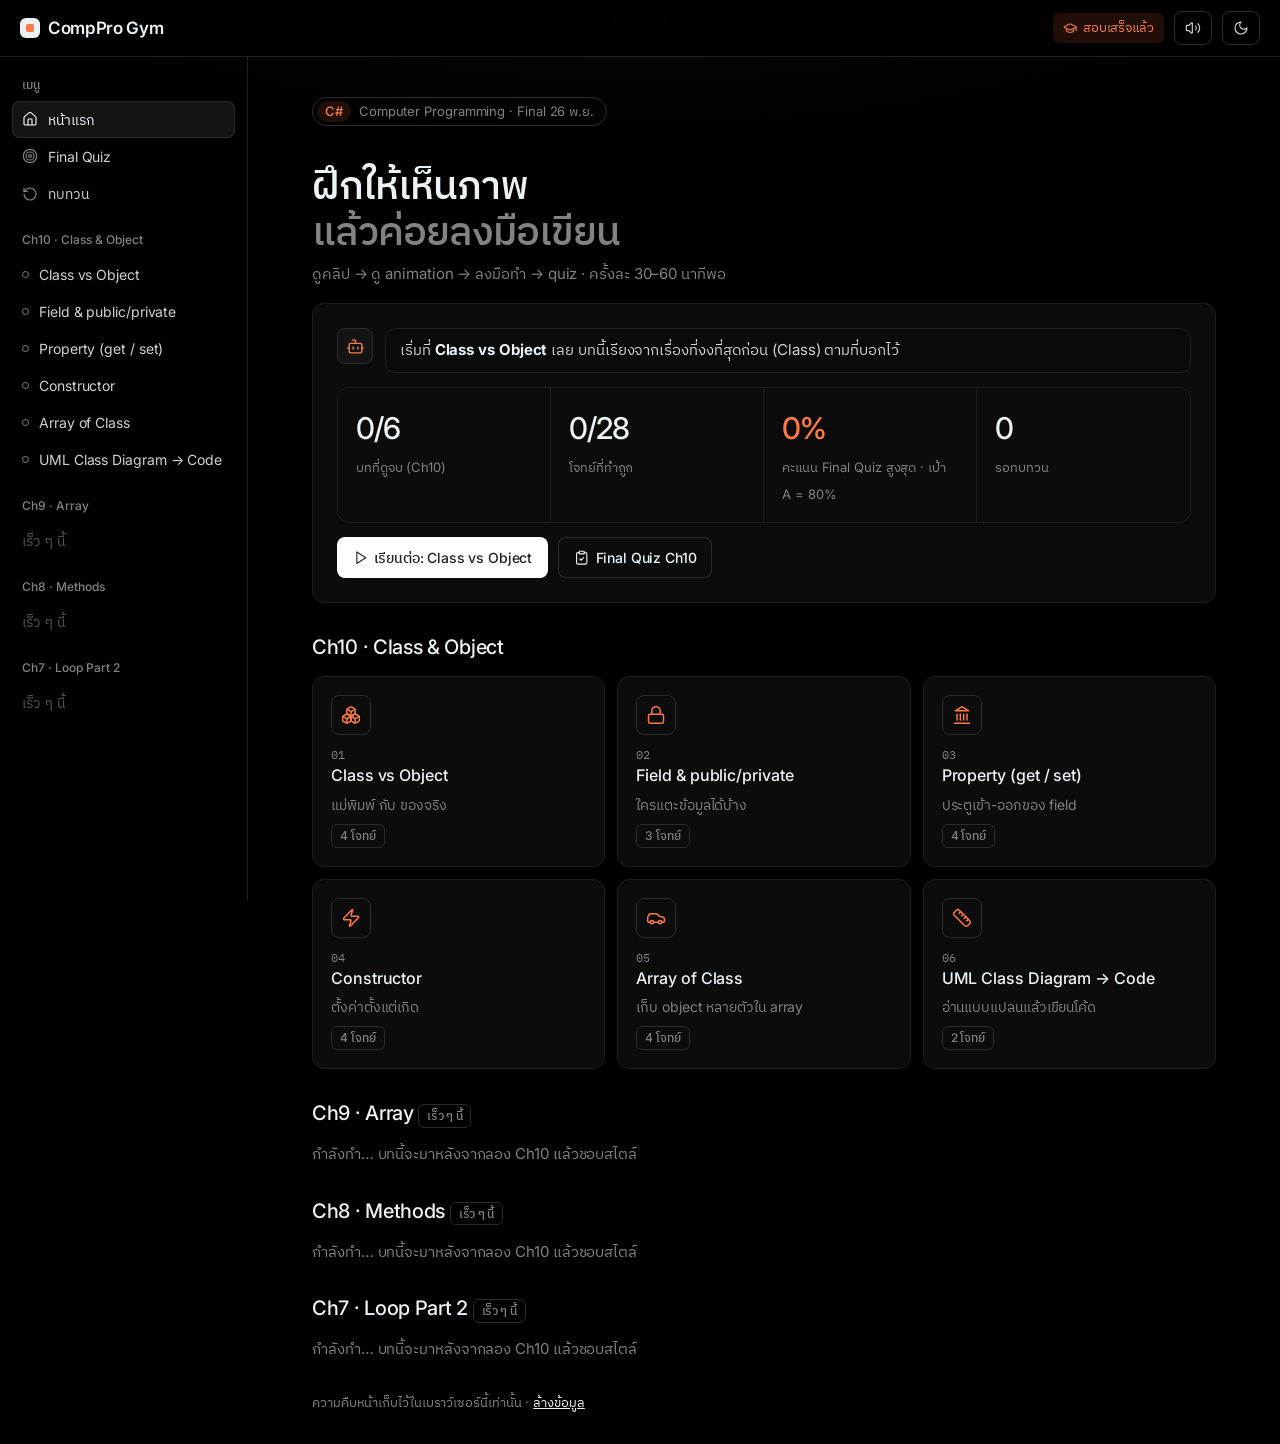
==== commit b54ff6c6: "Replace emojis with real photos (analogy cards) and Lucide line icons Photos from Wikimedia Commons " ====
--- a/Computer-Programming/practice/index.html
+++ b/Computer-Programming/practice/index.html
@@ -92,7 +92,7 @@
 .grid{display:grid;grid-template-columns:repeat(auto-fill,minmax(250px,1fr));gap:12px}
 .lesson{display:block;text-decoration:none;color:var(--ink);background:var(--card);border:1px solid var(--line);border-radius:12px;padding:18px;transition:border-color .15s,background .15s}
 .lesson:hover{border-color:var(--line-2);background:var(--card-2)}
-.lesson .em{font-size:22px;width:40px;height:40px;border-radius:8px;border:1px solid var(--line-2);display:grid;place-items:center;margin-bottom:12px}
+.lesson .em{color:var(--accent);width:40px;height:40px;border-radius:8px;border:1px solid var(--line-2);display:grid;place-items:center;margin-bottom:12px}
 .lesson .n{font:12px "IBM Plex Mono",monospace;color:var(--muted)}
 .stats{display:grid;grid-template-columns:repeat(4,1fr);border:1px solid var(--line);border-radius:12px;overflow:hidden}
 .stat{padding:16px 18px;border-right:1px solid var(--line)}
@@ -105,11 +105,28 @@
 .video{position:relative;aspect-ratio:16/9;border-radius:10px;overflow:hidden;border:1px solid var(--line-2);background:var(--bg-2)}
 .video iframe{position:absolute;inset:0;width:100%;height:100%;border:0}
 .video-empty{border:1px dashed var(--line-2);border-radius:10px;padding:22px;text-align:center;color:var(--muted);font-size:14px}
+.vlang{display:inline-flex;border:1px solid var(--line-2);border-radius:8px;padding:3px;margin-bottom:12px;gap:2px}
+.vlang button{border:0;background:transparent;border-radius:6px;padding:4px 12px;font-size:13px;color:var(--muted)}
+.vlang button.on{background:var(--card-2);color:var(--ink);box-shadow:inset 0 0 0 1px var(--line-2)}
 .vtabs{display:flex;gap:6px;margin-bottom:10px;flex-wrap:wrap}
 .vtabs button{border:1px solid var(--line-2);background:transparent;border-radius:6px;padding:3px 10px;font-size:13px;color:var(--muted)}
 .vtabs button.on{background:var(--ink);color:var(--bg);border-color:var(--ink)}
 .analogy{display:flex;gap:16px;align-items:center;border:1px solid var(--line);background:var(--bg-2);border-radius:12px;padding:16px 18px;margin-top:18px}
-.analogy .big{font-size:34px;line-height:1;width:60px;height:60px;flex:0 0 60px;border-radius:10px;border:1px solid var(--line-2);display:grid;place-items:center}
+.analogy{padding:0;overflow:hidden;align-items:stretch;gap:0}
+.analogy figure{margin:0;flex:0 0 44%;max-width:44%;position:relative;background:#000}
+.analogy figure img{display:block;width:100%;height:100%;min-height:200px;object-fit:cover}
+.analogy figcaption{position:absolute;left:8px;bottom:6px;font-size:10.5px;color:#fff;background:rgba(0,0,0,.55);padding:1px 6px;border-radius:4px}
+.analogy .txt{padding:18px 20px;display:flex;flex-direction:column;justify-content:center}
+.analogy .txt b{font-size:17px;font-weight:500;letter-spacing:-.01em}
+.ic{width:1.1em;height:1.1em;flex:0 0 auto;vertical-align:-.18em}
+.lesson .em .ic,.h1-ic .ic{width:20px;height:20px}
+.h1-ic{display:inline-grid;place-items:center;width:44px;height:44px;border:1px solid var(--line-2);border-radius:10px;vertical-align:middle;margin-right:12px;color:var(--accent)}
+.tutor .ava .ic{width:19px;height:19px;color:var(--accent)}
+.ibtn{display:inline-flex;align-items:center;justify-content:center;gap:6px}
+.ibtn .ic{width:16px;height:16px}
+.side a .ic{width:16px;height:16px;color:var(--muted)}
+.side a.on .ic{color:var(--ink)}
+.count{display:inline-flex;align-items:center;gap:6px}
 .analogy p{margin:2px 0 0;color:var(--muted);font-size:15px}
 
 /* ===== Tracer ===== */
@@ -194,6 +211,9 @@
   .shell{grid-template-columns:1fr}
   .side{display:none}
   .tracer{grid-template-columns:1fr}
+  .analogy{flex-direction:column}
+  .analogy figure{max-width:none;flex:none}
+  .analogy figure img{height:220px}
   .wrap{padding:0 16px}
 }
 @media (max-width:640px){
@@ -210,8 +230,8 @@
 <header class="top"><div class="top-in">
   <a class="logo" href="#home"><i></i>CompPro Gym</a>
   <span class="count" id="count"></span>
-  <button class="ibtn" id="voiceBtn" title="เปิด/ปิดเสียงพากย์">🔊</button>
-  <button class="ibtn" id="themeBtn" title="สลับธีม">🌙</button>
+  <button class="ibtn" id="voiceBtn" title="เปิด/ปิดเสียงพากย์"></button>
+  <button class="ibtn" id="themeBtn" title="สลับธีม"></button>
 </div></header>
 <div class="shell"><aside class="side" id="side"></aside><main id="appScroll"><div class="wrap" id="app"></div></main></div>
 
@@ -233,12 +253,17 @@
   best: store.get('best', 0),
   voice: store.get('voice', true),
   theme: store.get('theme', 'dark'),
+  vlang: store.get('vlang', 'th'),         // ภาษาคลิปที่เลือกล่าสุด
 };
-const save = () => { for (const k of ['done','ex','review','best','voice','theme']) store.set(k, S[k]); };
+const save = () => { for (const k of ['done','ex','review','best','voice','theme','vlang']) store.set(k, S[k]); };
 
 const $ = (s, r=document) => r.querySelector(s);
 const esc = s => String(s).replace(/[&<>"]/g, c => ({'&':'&amp;','<':'&lt;','>':'&gt;','"':'&quot;'}[c]));
 const pick = a => a[Math.floor(Math.random()*a.length)];
+/* ---------- ไอคอนเส้น (Lucide, ISC license) ---------- */
+const ICONS = {"boxes": "<path d=\"M2.97 12.92A2 2 0 0 0 2 14.63v3.24a2 2 0 0 0 .97 1.71l3 1.8a2 2 0 0 0 2.06 0L12 19v-5.5l-5-3-4.03 2.42Z\" /> <path d=\"m7 16.5-4.74-2.85\" /> <path d=\"m7 16.5 5-3\" /> <path d=\"M7 16.5v5.17\" /> <path d=\"M12 13.5V19l3.97 2.38a2 2 0 0 0 2.06 0l3-1.8a2 2 0 0 0 .97-1.71v-3.24a2 2 0 0 0-.97-1.71L17 10.5l-5 3Z\" /> <path d=\"m17 16.5-5-3\" /> <path d=\"m17 16.5 4.74-2.85\" /> <path d=\"M17 16.5v5.17\" /> <path d=\"M7.97 4.42A2 2 0 0 0 7 6.13v4.37l5 3 5-3V6.13a2 2 0 0 0-.97-1.71l-3-1.8a2 2 0 0 0-2.06 0l-3 1.8Z\" /> <path d=\"M12 8 7.26 5.15\" /> <path d=\"m12 8 4.74-2.85\" /> <path d=\"M12 13.5V8\" />", "lock": "<rect width=\"18\" height=\"11\" x=\"3\" y=\"11\" rx=\"2\" ry=\"2\" /> <path d=\"M7 11V7a5 5 0 0 1 10 0v4\" />", "landmark": "<line x1=\"3\" x2=\"21\" y1=\"22\" y2=\"22\" /> <line x1=\"6\" x2=\"6\" y1=\"18\" y2=\"11\" /> <line x1=\"10\" x2=\"10\" y1=\"18\" y2=\"11\" /> <line x1=\"14\" x2=\"14\" y1=\"18\" y2=\"11\" /> <line x1=\"18\" x2=\"18\" y1=\"18\" y2=\"11\" /> <polygon points=\"12 2 20 7 4 7\" />", "zap": "<path d=\"M4 14a1 1 0 0 1-.78-1.63l9.9-10.2a.5.5 0 0 1 .86.46l-1.92 6.02A1 1 0 0 0 13 10h7a1 1 0 0 1 .78 1.63l-9.9 10.2a.5.5 0 0 1-.86-.46l1.92-6.02A1 1 0 0 0 11 14z\" />", "car": "<path d=\"M19 17h2c.6 0 1-.4 1-1v-3c0-.9-.7-1.7-1.5-1.9C18.7 10.6 16 10 16 10s-1.3-1.4-2.2-2.3c-.5-.4-1.1-.7-1.8-.7H5c-.6 0-1.1.4-1.4.9l-1.4 2.9A3.7 3.7 0 0 0 2 12v4c0 .6.4 1 1 1h2\" /> <circle cx=\"7\" cy=\"17\" r=\"2\" /> <path d=\"M9 17h6\" /> <circle cx=\"17\" cy=\"17\" r=\"2\" />", "ruler": "<path d=\"M21.3 15.3a2.4 2.4 0 0 1 0 3.4l-2.6 2.6a2.4 2.4 0 0 1-3.4 0L2.7 8.7a2.41 2.41 0 0 1 0-3.4l2.6-2.6a2.41 2.41 0 0 1 3.4 0Z\" /> <path d=\"m14.5 12.5 2-2\" /> <path d=\"m11.5 9.5 2-2\" /> <path d=\"m8.5 6.5 2-2\" /> <path d=\"m17.5 15.5 2-2\" />", "bot": "<path d=\"M12 8V4H8\" /> <rect width=\"16\" height=\"12\" x=\"4\" y=\"8\" rx=\"2\" /> <path d=\"M2 14h2\" /> <path d=\"M20 14h2\" /> <path d=\"M15 13v2\" /> <path d=\"M9 13v2\" />", "play": "<polygon points=\"6 3 20 12 6 21 6 3\" />", "pause": "<rect x=\"14\" y=\"4\" width=\"4\" height=\"16\" rx=\"1\" /> <rect x=\"6\" y=\"4\" width=\"4\" height=\"16\" rx=\"1\" />", "skip-back": "<polygon points=\"19 20 9 12 19 4 19 20\" /> <line x1=\"5\" x2=\"5\" y1=\"19\" y2=\"5\" />", "chevron-left": "<path d=\"m15 18-6-6 6-6\" />", "skip-forward": "<polygon points=\"5 4 15 12 5 20 5 4\" /> <line x1=\"19\" x2=\"19\" y1=\"5\" y2=\"19\" />", "volume-2": "<path d=\"M11 4.702a.705.705 0 0 0-1.203-.498L6.413 7.587A1.4 1.4 0 0 1 5.416 8H3a1 1 0 0 0-1 1v6a1 1 0 0 0 1 1h2.416a1.4 1.4 0 0 1 .997.413l3.383 3.384A.705.705 0 0 0 11 19.298z\" /> <path d=\"M16 9a5 5 0 0 1 0 6\" /> <path d=\"M19.364 18.364a9 9 0 0 0 0-12.728\" />", "volume-x": "<path d=\"M11 4.702a.705.705 0 0 0-1.203-.498L6.413 7.587A1.4 1.4 0 0 1 5.416 8H3a1 1 0 0 0-1 1v6a1 1 0 0 0 1 1h2.416a1.4 1.4 0 0 1 .997.413l3.383 3.384A.705.705 0 0 0 11 19.298z\" /> <line x1=\"22\" x2=\"16\" y1=\"9\" y2=\"15\" /> <line x1=\"16\" x2=\"22\" y1=\"9\" y2=\"15\" />", "moon": "<path d=\"M12 3a6 6 0 0 0 9 9 9 9 0 1 1-9-9Z\" />", "sun": "<circle cx=\"12\" cy=\"12\" r=\"4\" /> <path d=\"M12 2v2\" /> <path d=\"M12 20v2\" /> <path d=\"m4.93 4.93 1.41 1.41\" /> <path d=\"m17.66 17.66 1.41 1.41\" /> <path d=\"M2 12h2\" /> <path d=\"M20 12h2\" /> <path d=\"m6.34 17.66-1.41 1.41\" /> <path d=\"m19.07 4.93-1.41 1.41\" />", "house": "<path d=\"M15 21v-8a1 1 0 0 0-1-1h-4a1 1 0 0 0-1 1v8\" /> <path d=\"M3 10a2 2 0 0 1 .709-1.528l7-5.999a2 2 0 0 1 2.582 0l7 5.999A2 2 0 0 1 21 10v9a2 2 0 0 1-2 2H5a2 2 0 0 1-2-2z\" />", "target": "<circle cx=\"12\" cy=\"12\" r=\"10\" /> <circle cx=\"12\" cy=\"12\" r=\"6\" /> <circle cx=\"12\" cy=\"12\" r=\"2\" />", "rotate-ccw": "<path d=\"M3 12a9 9 0 1 0 9-9 9.75 9.75 0 0 0-6.74 2.74L3 8\" /> <path d=\"M3 3v5h5\" />", "clock": "<circle cx=\"12\" cy=\"12\" r=\"10\" /> <polyline points=\"12 6 12 12 16 14\" />", "graduation-cap": "<path d=\"M21.42 10.922a1 1 0 0 0-.019-1.838L12.83 5.18a2 2 0 0 0-1.66 0L2.6 9.08a1 1 0 0 0 0 1.832l8.57 3.908a2 2 0 0 0 1.66 0z\" /> <path d=\"M22 10v6\" /> <path d=\"M6 12.5V16a6 3 0 0 0 12 0v-3.5\" />", "clipboard-check": "<rect width=\"8\" height=\"4\" x=\"8\" y=\"2\" rx=\"1\" ry=\"1\" /> <path d=\"M16 4h2a2 2 0 0 1 2 2v14a2 2 0 0 1-2 2H6a2 2 0 0 1-2-2V6a2 2 0 0 1 2-2h2\" /> <path d=\"m9 14 2 2 4-4\" />"};
+const ic = (n, cls='') => `<svg class="ic ${cls}" viewBox="0 0 24 24" fill="none" stroke="currentColor" stroke-width="1.75" stroke-linecap="round" stroke-linejoin="round" aria-hidden="true">${ICONS[n]}</svg>`;
+const BOT_AVA = `<div class="ava">${ic('bot')}</div>`;
 const lines = s => s.replace(/^\n/, '').replace(/\n\s*$/, '').split('\n');
 
 /* ---------- พี่บอท: ติวเตอร์สไตล์ตรง ๆ ดุนิด ๆ แต่ตลก ---------- */
@@ -307,9 +332,12 @@
    .step(12, 'ตั้งชื่อหุ่นตัวที่ 2 — หุ่นตัวที่ 1 ไม่โดนด้วยนะ', b => b.f('#2','name','"Jarvis"'))
    .step(13, 'ผลคือ <b>NongAI 0</b> ⚠️ <code>r2.battery</code> ยังเป็น 0 เพราะเราไม่เคยตั้งค่า — ข้อสอบชอบหลอกจุดนี้!', b => b.print('NongAI 0'));
   CH10.lessons.push({
-    id:'l1', emoji:'🧩', title:'Class vs Object', sub:'แม่พิมพ์ กับ ของจริง',
-    analogy:{ big:'🍪', title:'Class = แม่พิมพ์คุกกี้ · Object = คุกกี้แต่ละชิ้น', text:'แม่พิมพ์อันเดียว ปั๊มคุกกี้ได้เป็นร้อยชิ้น แต่ละชิ้นแต่งหน้าไม่เหมือนกันก็ได้ แต่กินแม่พิมพ์ไม่ได้นะ 😂' },
+    id:'l1', icon:'boxes', title:'Class vs Object', sub:'แม่พิมพ์ กับ ของจริง',
+    analogy:{ img:'img/l1-cookie-cutters.jpg', credit:'ภาพ: Lyn Lomasi · CC0 · Wikimedia Commons', title:'Class = แม่พิมพ์คุกกี้ · Object = คุกกี้แต่ละชิ้น', text:'แม่พิมพ์อันเดียว ปั๊มคุกกี้ได้เป็นร้อยชิ้น แต่ละชิ้นแต่งหน้าไม่เหมือนกันก็ได้ แต่กินแม่พิมพ์ไม่ได้นะ 😂' },
     yt:'C# class object ภาษาไทย',
+    video:{
+      th:[{ id:'199P8cmmFGs', title:'OOP คืออะไร' },{ id:'Pua2hJuH6BM', title:'สร้าง Class & Object' }],
+      en:[{ id:'9V5B3dNoVIA', title:'C# classes' },{ id:'heoTab1e41A', title:'C# objects' }] },
     trace:t,
     key:[
       '<b>Class</b> = แบบ/แม่พิมพ์ (abstract) บอกว่ามี field อะไร มี method อะไร',
@@ -387,9 +415,12 @@
    .step(9, '<code>owner</code> เป็น public → แก้จากข้างนอก (Main) ได้ ✅', b => b.f('#1','owner','"Mew"'))
    .step(10, '💥 <b>compile error!</b> <code>balance</code> เป็น private เข้าจาก Main ไม่ได้ — ดีแล้ว ไม่งั้นใครก็เสกเงินล้านได้ 😂 แล้วจะเข้าถึงยังไง? → บทต่อไป <b>Property</b>', b => b.err("error CS0122: 'BankAccount.balance' is inaccessible due to its protection level"));
   CH10.lessons.push({
-    id:'l2', emoji:'🔒', title:'Field & public/private', sub:'ใครแตะข้อมูลได้บ้าง',
-    analogy:{ big:'👛', title:'private = เงินในกระเป๋าตังค์ · public = ป้ายชื่อที่ห้อยคอ', text:'ป้ายชื่อใครก็อ่านได้ แต่เงินในกระเป๋า คนอื่นห้ามล้วงเอง ต้องขอผ่านเจ้าของ' },
+    id:'l2', icon:'lock', title:'Field & public/private', sub:'ใครแตะข้อมูลได้บ้าง',
+    analogy:{ img:'img/l2-wallet.jpg', credit:'ภาพ: Martin Kingsley · CC BY 2.0 · Wikimedia Commons', title:'private = เงินในกระเป๋าตังค์ · public = ป้ายชื่อที่ห้อยคอ', text:'ป้ายชื่อใครก็อ่านได้ แต่เงินในกระเป๋า คนอื่นห้ามล้วงเอง ต้องขอผ่านเจ้าของ' },
     yt:'C# access modifier public private ภาษาไทย',
+    video:{
+      th:[{ id:'VgHGH55AxuI', title:'Access Modifier' },{ id:'-VaujJeZo9M', title:'สร้าง Field' },{ id:'FLig8RdrXws', title:'Encapsulation' }],
+      en:[{ id:'8FmE_-QXg3Y', title:'C# getters & setters (private)', note:'Bro Code ไม่มีคลิป access modifier ของ C# โดยตรง คลิปนี้อธิบาย private ไว้ด้วย' }] },
     trace:t,
     key:[
       '<b>Field</b> = ตัวแปรที่ประกาศใน class เก็บ state ของ object',
@@ -454,9 +485,12 @@
    .step(6, '<b>get</b> ส่งค่า balance ออกไป = 500')
    .step(19, 'แสดงผล <b>500</b> (ไม่ใช่ -100 นะ!)', b => b.print('500'));
   CH10.lessons.push({
-    id:'l3', emoji:'🧑‍💼', title:'Property (get / set)', sub:'ประตูเข้า-ออกของ field',
-    analogy:{ big:'🏦', title:'Field = ตู้เซฟ · Property = พนักงานธนาคาร', text:'เราไม่เดินเข้าไปเปิดตู้เซฟเอง แต่ยื่นเงิน (value) ให้พนักงาน → set, หรือขอดูยอด → get พนักงานตรวจได้ว่ายอดติดลบมั้ย' },
+    id:'l3', icon:'landmark', title:'Property (get / set)', sub:'ประตูเข้า-ออกของ field',
+    analogy:{ img:'img/l3-bank-counter.jpg', credit:'ภาพ: Basher Eyre · CC BY-SA 2.0 · Wikimedia Commons', title:'Field = เงินในตู้เซฟหลังเคาน์เตอร์ · Property = พนักงานหน้าเคาน์เตอร์', text:'ลูกค้าเดินเข้าไปหลังเคาน์เตอร์เองไม่ได้ (private) ต้องยื่นเงิน (value) ให้พนักงาน → set, หรือขอดูยอด → get และพนักงานตรวจได้ว่ายอดติดลบมั้ย' },
     yt:'C# property get set ภาษาไทย',
+    video:{
+      th:[{ id:'9yMY_5OHqXU', title:'สร้าง Property' },{ id:'czugZCmnWps', title:'Auto Property' }],
+      en:[{ id:'8FmE_-QXg3Y', title:'C# getters & setters' },{ id:'Z70AwnYYJOc', title:'Auto properties' }] },
     trace:t,
     key:[
       'Property ใช้เข้าถึง <b>private field</b> อย่างปลอดภัย',
@@ -564,9 +598,12 @@
    .step(15, 'balance = b', b => b.f('#2','balance','500'))
    .step(21, 'เสร็จ! o กับ b หายไป (มันอยู่แค่ใน constructor) a2 ได้บัญชีที่มีเงิน 500 ตั้งแต่เกิด 🎉', b => { b.drop('o'); b.drop('b'); b.v('a2','→ #2'); });
   CH10.lessons.push({
-    id:'l4', emoji:'⚡', title:'Constructor', sub:'ตั้งค่าตั้งแต่เกิด',
-    analogy:{ big:'💳', title:'Constructor = ขั้นตอนเปิดบัญชีธนาคาร', text:'พอเดินเข้าไปเปิดบัญชี (new) พนักงานกรอกชื่อ + เงินฝากแรกเข้าให้ทันที บัญชีไม่เกิดมาแบบว่างเปล่า แถมมีหลายแบบฟอร์มให้เลือก' },
+    id:'l4', icon:'zap', title:'Constructor', sub:'ตั้งค่าตั้งแต่เกิด',
+    analogy:{ img:'img/l4-passbook.jpg', credit:'ภาพ: Parinaam · CC BY-SA 3.0 · Wikimedia Commons', title:'Constructor = ตอนเปิดบัญชีแล้วได้สมุดบัญชี', text:'พอเปิดบัญชี (new) สมุดที่ได้มามีชื่อเจ้าของ + เงินฝากแรกเข้ากรอกไว้ให้แล้ว บัญชีไม่เกิดมาแบบว่างเปล่า และมีหลายแบบฟอร์มให้เลือก (หลาย constructor)' },
     yt:'C# constructor ภาษาไทย',
+    video:{
+      th:[{ id:'X0WT5sh6u4A', title:'Default Constructor' },{ id:'Pc7d-rOYenI', title:'Parameter Constructor' }],
+      en:[{ id:'cAhh6pYkHPQ', title:'C# constructors' },{ id:'OLxIscUoTgY', title:'Overloaded constructors' }] },
     trace:t,
     key:[
       'ชื่อ <b>เหมือน class</b> เป๊ะ',
@@ -662,9 +699,12 @@
    .step(12, 'แสดง Tesla ✅', b => b.print('Tesla'))
    .step(13, '💥 <b>NullReferenceException!</b> ช่อง [2] ว่าง ไม่มีรถให้ถามชื่อ — error นี้เจอบ่อยมากในงานจริงและข้อสอบ', b => b.err('Unhandled exception. System.NullReferenceException: Object reference not set to an instance of an object.'));
   CH10.lessons.push({
-    id:'l5', emoji:'🅿️', title:'Array of Class', sub:'เก็บ object หลายตัวใน array',
-    analogy:{ big:'🚗', title:'Array = ลานจอดรถ · Object = รถแต่ละคัน', text:'สร้างลานจอด 3 ช่อง ไม่ได้แปลว่ามีรถ 3 คันนะ! ต้องเอารถ (new) มาจอดทีละช่องเอง' },
+    id:'l5', icon:'car', title:'Array of Class', sub:'เก็บ object หลายตัวใน array',
+    analogy:{ img:'img/l5-parking-lot.jpg', credit:'ภาพ: Öljylautta · Public domain · Wikimedia Commons', title:'Array = ลานจอดรถ · Object = รถแต่ละคัน', text:'ดูรูป: ตีเส้นช่องจอดไว้เต็มลาน แต่ไม่มีรถสักคัน = ทุกช่องเป็น null! ต้องเอารถ (new) มาจอดทีละช่องเอง' },
     yt:'C# array of objects ภาษาไทย',
+    video:{
+      th:[{ id:'zwZxfIZnsW0', title:'Struct & Array', note:'Playlist ไทยไม่มีคลิป Array of Class ตรง ๆ แต่คลิปนี้ใช้หลักการเดียวกัน (เก็บข้อมูลหลายตัวใน array) — หรือสลับไปดู Bro Code ที่ตรงกว่า' }],
+      en:[{ id:'ZITVn87McQ8', title:'C# array of objects' }] },
     trace:t,
     key:[
       'รูปแบบ: <code>ClassName[] ชื่อ = new ClassName[size];</code>',
@@ -759,9 +799,12 @@
    .step([12,16], 'property Name คู่กับ field name', b => b.u(4))
    .step([18,21], '<code>+ Dance()</code> มีวงเล็บ = <b>method</b> public ไม่บอก type = <b>void</b>', b => b.u(5));
   CH10.lessons.push({
-    id:'l6', emoji:'📐', title:'UML Class Diagram → Code', sub:'อ่านแบบแปลนแล้วเขียนโค้ด',
-    analogy:{ big:'🏗️', title:'UML = แบบแปลนบ้าน · Code = บ้านที่สร้างจริง', text:'สถาปนิกวาดแปลนให้ช่างดู ช่าง (เรา) ต้องอ่านสัญลักษณ์ให้ออก แล้วสร้างให้ตรงแบบ' },
+    id:'l6', icon:'ruler', title:'UML Class Diagram → Code', sub:'อ่านแบบแปลนแล้วเขียนโค้ด',
+    analogy:{ img:'img/l6-plan-to-house.jpg', credit:'ภาพ: Azmie Kasmy · CC BY-SA 4.0 · Wikimedia Commons', title:'UML = แบบแปลนบ้าน · Code = บ้านที่สร้างจริง', text:'ดูรูป: จากแปลนในคอม → โมเดล 3D → บ้านจริง เหมือนกัน UML คือแปลน เรา (ช่าง) อ่านสัญลักษณ์ให้ออก แล้วเขียนโค้ดให้ตรงแบบ' },
     yt:'UML class diagram ภาษาไทย',
+    video:{
+      th:[{ id:'1PIECrX6x54', title:'Procedural vs OOP', note:'ยังไม่มีคลิปสอน UML ตรง ๆ คลิปนี้ช่วยปูพื้น OOP ที่หัวข้อ UML ใช้' }],
+      en:[] },
     trace:t,
     key:[
       '<code>-</code> = private, <code>+</code> = public',
@@ -869,7 +912,7 @@
 function mountTracer(el, t){
   let i = 0, playing = false, timer = null;
   el.innerHTML = `
-    <div class="tutor" style="margin-bottom:12px"><div class="ava">🤖</div><div class="bub" data-say></div></div>
+    <div class="tutor" style="margin-bottom:12px">${BOT_AVA}<div class="bub" data-say></div></div>
     <div class="tracer">
       <div>${codeBox(t.code)}</div>
       <div class="side-p">
@@ -880,10 +923,10 @@
       </div>
     </div>
     <div class="ctrl">
-      <button class="ibtn" data-a="first" title="เริ่มใหม่">⏮</button>
-      <button class="ibtn" data-a="prev" title="ย้อน">◀</button>
-      <button class="ibtn play" data-a="play" title="เล่นอัตโนมัติ">▶ เล่น</button>
-      <button class="ibtn" data-a="next" title="ถัดไป">▶|</button>
+      <button class="ibtn" data-a="first" title="เริ่มใหม่">${ic('skip-back')}</button>
+      <button class="ibtn" data-a="prev" title="ย้อน">${ic('chevron-left')}</button>
+      <button class="ibtn play" data-a="play" title="เล่นอัตโนมัติ">${ic('play')} เล่น</button>
+      <button class="ibtn" data-a="next" title="ถัดไป">${ic('skip-forward')}</button>
       <span class="stepn" data-step></span>
     </div>`;
   const lns = [...el.querySelectorAll('.ln')];
@@ -917,12 +960,12 @@
     i = n; render();
   };
   const playBtn = $('[data-a="play"]', el);
-  const stop = () => { playing = false; clearTimeout(timer); stopSpeak(); playBtn.textContent = '▶ เล่น'; };
+  const stop = () => { playing = false; clearTimeout(timer); stopSpeak(); playBtn.innerHTML = ic('play') + ' เล่น'; };
   el.addEventListener('click', e => {
     const a = e.target.closest('[data-a]')?.dataset.a; if (!a) return;
     if (a === 'play') {
       if (playing) return stop();
-      playing = true; playBtn.textContent = '⏸ หยุด';
+      playing = true; playBtn.innerHTML = ic('pause') + ' หยุด';
       if (i >= t.steps.length - 1) i = 0;
       render();
     }
@@ -1103,9 +1146,9 @@
     <h1>ฝึกให้เห็นภาพ<br><span style="color:var(--muted)">แล้วค่อยลงมือเขียน</span></h1>
     <p class="sub">ดูคลิป → ดู animation → ลงมือทำ → quiz · ครั้งละ 30–60 นาทีพอ</p>
     <div class="card">
-      <div class="tutor"><div class="ava">🤖</div><div class="bub">${
+      <div class="tutor">${BOT_AVA}<div class="bub">${
         due ? `มีโจทย์ที่เคยผิด <b>${due} ข้อ</b> รอทบทวนอยู่นะ ทำก่อนเลย ไม่งั้นลืมแน่ 😤`
-        : next ? `เริ่มที่ <b>${next.emoji} ${next.title}</b> เลย บทนี้เรียงจากเรื่องที่งงที่สุดก่อน (Class) ตามที่บอกไว้`
+        : next ? `เริ่มที่ <b>${next.title}</b> เลย บทนี้เรียงจากเรื่องที่งงที่สุดก่อน (Class) ตามที่บอกไว้`
         : `ดูครบทุกบทแล้ว 🔥 ไปลุย <b>Final Quiz</b> แล้วทำคะแนนให้ถึง 80% (A) ให้ได้!`
       }</div></div>
       <div class="stats" style="margin-top:14px">
@@ -1115,9 +1158,9 @@
         <div class="stat"><b>${due}</b><small>รอทบทวน</small></div>
       </div>
       <div class="row" style="margin-top:14px">
-        ${next ? `<a class="btn" style="text-decoration:none" href="#l/${next.id}">▶ เรียนต่อ: ${next.title}</a>` : ''}
-        ${due ? `<a class="btn ghost" style="text-decoration:none" href="#review">🔁 ทบทวน (${due})</a>` : ''}
-        <a class="btn ghost" style="text-decoration:none" href="#quiz">📝 Final Quiz Ch10</a>
+        ${next ? `<a class="btn" style="text-decoration:none" href="#l/${next.id}">${ic('play')} เรียนต่อ: ${next.title}</a>` : ''}
+        ${due ? `<a class="btn ghost" style="text-decoration:none" href="#review">${ic('rotate-ccw')} ทบทวน (${due})</a>` : ''}
+        <a class="btn ghost" style="text-decoration:none" href="#quiz">${ic('clipboard-check')} Final Quiz Ch10</a>
       </div>
     </div>
     ${CHAPTERS.map(c => `
@@ -1125,7 +1168,7 @@
       ${c.soon ? `<p class="sub">กำลังทำ… บทนี้จะมาหลังจากลอง Ch10 แล้วชอบสไตล์</p>` : `
       <div class="grid">${c.lessons.map((l, k) => `
         <a class="lesson" href="#l/${l.id}">
-          <div class="em">${l.emoji}</div>
+          <div class="em">${ic(l.icon)}</div>
           <div class="n">0${k+1}</div><h3>${l.title}</h3>
           <p class="sub" style="font-size:14px">${l.sub}</p>
           <div class="row" style="margin-top:8px">${S.done[l.id] ? '<span class="pill ok">✓ ดูจบแล้ว</span>' : ''}<span class="pill">${l.ex.length} โจทย์</span></div>
@@ -1140,18 +1183,18 @@
   const idx = CH10.lessons.indexOf(L), prev = CH10.lessons[idx-1], next = CH10.lessons[idx+1];
   app.innerHTML = `
     <a class="back" href="#home">← หน้าแรก</a>
-    <h1>${L.emoji} ${L.title}</h1>
+    <h1><span class="h1-ic">${ic(L.icon)}</span>${L.title}</h1>
     <p class="sub">Ch10 · บทที่ ${idx+1}/${CH10.lessons.length} · ${L.sub}</p>
 
     <div class="card">
-      <div class="step-h"><span class="no">01</span><h2>ดูคนสอนจริง</h2></div>
+      <div class="step-h"><span class="no">01</span><h2>ดูคนสอนจริง</h2><span class="sub" style="margin-left:auto;font-size:13px">เลือกภาษาที่ชอบได้</span></div>
       <div data-video></div>
     </div>
 
     <div class="card">
       <div class="step-h"><span class="no">02</span><h2>ดูให้เห็นภาพ</h2></div>
-      <div class="analogy" style="margin:0 0 16px"><div class="big">${L.analogy.big}</div><div><b>${L.analogy.title}</b><p>${L.analogy.text}</p></div></div>
-      <p class="sub" style="margin:0 0 12px;font-size:14px">กด <b style="color:var(--ink)">▶ เล่น</b> ให้พี่บอทพากย์ หรือกด <b style="color:var(--ink)">▶|</b> ไปทีละขั้นเอง แล้วดูกล่อง memory ทางขวาเปลี่ยนตามโค้ดแต่ละบรรทัด</p>
+      <div class="analogy" style="margin:0 0 16px"><figure><img src="${L.analogy.img}" alt="${esc(L.analogy.title)}" loading="lazy"><figcaption>${L.analogy.credit}</figcaption></figure><div class="txt"><b>${L.analogy.title}</b><p>${L.analogy.text}</p></div></div>
+      <p class="sub" style="margin:0 0 12px;font-size:14px">กด <b style="color:var(--ink)">เล่น</b> ให้พี่บอทพากย์ หรือกด <b style="color:var(--ink)">ถัดไป</b> ไปทีละขั้นเอง แล้วดูกล่อง memory ทางขวาเปลี่ยนตามโค้ดแต่ละบรรทัด</p>
       <div data-tracer></div>
     </div>
 
@@ -1196,7 +1239,7 @@
     if (n >= N || !it) return finish();
     used.add(it.id);
     app.innerHTML = `<a class="back" href="#home">← ออก</a>
-      <h1>📝 Final Quiz · Ch10</h1>
+      <h1><span class="h1-ic">${ic('clipboard-check')}</span>Final Quiz · Ch10</h1>
       <p class="sub">ข้อ ${n+1}/${N} · ระดับตอนนี้ Lv.${lv} · คะแนน ${score}</p>
       <div class="bar" style="margin:12px 0"><i style="width:${n/N*100}%"></i></div>
       <div class="card"><div data-it></div><div class="row" style="margin-top:14px;justify-content:flex-end"><button class="btn" data-next disabled>ข้อต่อไป →</button></div></div>`;
@@ -1216,13 +1259,13 @@
     app.innerHTML = `<a class="back" href="#home">← หน้าแรก</a>
       <h1>ผลสอบ: ${pct}% ${isBest ? '🏆 สถิติใหม่!' : ''}</h1>
       <div class="card">
-        <div class="tutor"><div class="ava">🤖</div><div class="bub">${
+        <div class="tutor">${BOT_AVA}<div class="bub">${
           pct >= 80 ? `ระดับ <b>${grade}</b> 🔥 แบบนี้เป็นที่ 1 ได้จริง แต่อย่าเพิ่งเหลิง ทำซ้ำให้ได้ทุกรอบ`
           : pct >= 60 ? `ได้ประมาณ <b>${grade}</b> ยังไม่ถึง A นะ 😤 กลับไปดูบทที่ผิดบ่อยแล้วมาสอบใหม่`
           : `<b>${grade}</b>… ไม่เป็นไร รอบแรกทุกคนก็พัง 😅 กลับไปดู animation ของบทข้างล่างอีกรอบ แล้วค่อยมาใหม่`
         }</div></div>
         <p>ถูก <b>${score}/${n}</b> · ระดับสุดท้าย Lv.${lv} · สถิติดีสุด ${S.best}%</p>
-        ${weak.length ? `<h3>จุดที่ต้องฝึกเพิ่ม</h3><ul class="key">${weak.map(([l, c]) => { const L = lessonById(l); return `<li><a href="#l/${l}">${L.emoji} ${L.title}</a> — ผิด ${c} ข้อ</li>`; }).join('')}</ul><p class="sub" style="font-size:14px">ข้อที่ผิดถูกใส่ไว้ในโหมดทบทวนแล้ว</p>` : '<p>ไม่ผิดเลยสักข้อ 😳 เก่งเกิน</p>'}
+        ${weak.length ? `<h3>จุดที่ต้องฝึกเพิ่ม</h3><ul class="key">${weak.map(([l, c]) => { const L = lessonById(l); return `<li><a href="#l/${l}">${L.title}</a> — ผิด ${c} ข้อ</li>`; }).join('')}</ul><p class="sub" style="font-size:14px">ข้อที่ผิดถูกใส่ไว้ในโหมดทบทวนแล้ว</p>` : '<p>ไม่ผิดเลยสักข้อ 😳 เก่งเกิน</p>'}
         <div class="row"><a class="btn" style="text-decoration:none" href="#quiz" onclick="setTimeout(route)">สอบใหม่</a><a class="btn ghost" style="text-decoration:none" href="#home">หน้าแรก</a></div>
       </div>`;
   };
@@ -1232,14 +1275,14 @@
 function pageReview(){
   const ids = dueList();
   if (!ids.length) {
-    app.innerHTML = `<a class="back" href="#home">← หน้าแรก</a><h1>🔁 ทบทวน</h1><div class="card"><div class="tutor"><div class="ava">🤖</div><div class="bub">ตอนนี้ไม่มีอะไรต้องทวน 👍 ข้อที่เคยผิดจะกลับมาให้ทำซ้ำ: อีก 10 นาที → 1 วัน → 3 วัน → 7 วัน จนจำได้จริง</div></div></div>`;
+    app.innerHTML = `<a class="back" href="#home">← หน้าแรก</a><h1><span class="h1-ic">${ic('rotate-ccw')}</span>ทบทวน</h1><div class="card"><div class="tutor">${BOT_AVA}<div class="bub">ตอนนี้ไม่มีอะไรต้องทวน 👍 ข้อที่เคยผิดจะกลับมาให้ทำซ้ำ: อีก 10 นาที → 1 วัน → 3 วัน → 7 วัน จนจำได้จริง</div></div></div>`;
     return;
   }
   let k = 0;
   const show = () => {
     if (k >= ids.length) return pageReview();
     const it = ALL[ids[k]];
-    app.innerHTML = `<a class="back" href="#home">← หน้าแรก</a><h1>🔁 ทบทวน</h1><p class="sub">ข้อ ${k+1}/${ids.length} · ข้อที่เคยทำผิด</p>
+    app.innerHTML = `<a class="back" href="#home">← หน้าแรก</a><h1><span class="h1-ic">${ic('rotate-ccw')}</span>ทบทวน</h1><p class="sub">ข้อ ${k+1}/${ids.length} · ข้อที่เคยทำผิด</p>
       <div class="card"><div data-it></div><div class="row" style="margin-top:14px;justify-content:flex-end"><button class="btn" data-next disabled>ต่อไป →</button></div></div>`;
     mountItem($('[data-it]'), it, first => { reviewResult(it.id, first); const b = $('[data-next]'); b.disabled = false; b.onclick = () => { k++; show(); }; });
   };
@@ -1249,22 +1292,32 @@
 /* ---------- คลิป YouTube: ฝังพร้อมเวลาเริ่ม-จบ ----------
    ใส่ในบทเรียนแบบ: video:[{ id:'VIDEO_ID', start:200, end:465, title:'ชื่อคลิป' }] (วินาที) */
 function mountVideo(el, L){
-  const vids = L.video || [];
-  if (!vids.length){
-    el.innerHTML = `<div class="video-empty">ยังไม่มีคลิปสำหรับบทนี้ · ส่งลิงก์ YouTube ที่ชอบมาแล้วจะฝังไว้ตรงนี้<br>
-      <a class="yt" target="_blank" rel="noopener" href="https://www.youtube.com/results?search_query=${encodeURIComponent(L.yt)}">หาคลิปบน YouTube ↗</a></div>`;
-    return;
-  }
-  const show = k => {
-    const v = vids[k];
-    const q = new URLSearchParams({ rel:'0', modestbranding:'1' });
-    if (v.start) q.set('start', v.start); if (v.end) q.set('end', v.end);
-    el.innerHTML = (vids.length > 1 ? `<div class="vtabs">${vids.map((x, j) => `<button class="${j===k?'on':''}" data-v="${j}">${esc(x.title || 'คลิป '+(j+1))}</button>`).join('')}</div>` : '')
-      + `<div class="video"><iframe src="https://www.youtube-nocookie.com/embed/${encodeURIComponent(v.id)}?${q}" title="${esc(v.title || L.title)}" allow="accelerometer; encrypted-media; gyroscope; picture-in-picture" allowfullscreen loading="lazy"></iframe></div>`
-      + (v.note ? `<p class="sub" style="margin-top:8px;font-size:14px">${v.note}</p>` : '');
-    el.querySelectorAll('[data-v]').forEach(b => b.onclick = () => show(+b.dataset.v));
+  const V = L.video || {};
+  const has = l => (V[l] || []).length > 0;
+  let lang = has(S.vlang) ? S.vlang : (has('th') ? 'th' : 'en'), k = 0;
+  const show = () => {
+    const vids = V[lang] || [];
+    const seg = `<div class="vlang">
+        <button class="${lang==='th'?'on':''}" data-l="th">ไทย</button>
+        <button class="${lang==='en'?'on':''}" data-l="en">English · Bro Code</button>
+      </div>`;
+    let body;
+    if (!vids.length) {
+      body = `<div class="video-empty">ยังไม่มีคลิป${lang==='en'?'ภาษาอังกฤษ':'ภาษาไทย'}สำหรับบทนี้<br>
+        <a class="yt" target="_blank" rel="noopener" href="https://www.youtube.com/results?search_query=${encodeURIComponent(L.yt)}">หาคลิปบน YouTube ↗</a></div>`;
+    } else {
+      const v = vids[Math.min(k, vids.length-1)];
+      const q = new URLSearchParams({ rel:'0', modestbranding:'1' });
+      if (v.start) q.set('start', v.start); if (v.end) q.set('end', v.end);
+      body = (vids.length > 1 ? `<div class="vtabs">${vids.map((x, j) => `<button class="${j===k?'on':''}" data-v="${j}">${j+1}. ${esc(x.title)}</button>`).join('')}</div>` : '')
+        + `<div class="video"><iframe src="https://www.youtube-nocookie.com/embed/${encodeURIComponent(v.id)}?${q}" title="${esc(v.title)}" allow="accelerometer; encrypted-media; gyroscope; picture-in-picture" allowfullscreen loading="lazy" referrerpolicy="strict-origin-when-cross-origin"></iframe></div>`
+        + (v.note ? `<p class="sub" style="margin-top:8px;font-size:14px">ℹ️ ${v.note}</p>` : '');
+    }
+    el.innerHTML = seg + body;
+    el.querySelectorAll('[data-l]').forEach(b => b.onclick = () => { lang = b.dataset.l; S.vlang = lang; save(); k = 0; show(); });
+    el.querySelectorAll('[data-v]').forEach(b => b.onclick = () => { k = +b.dataset.v; show(); });
   };
-  show(0);
+  show();
 }
 
 /* ---------- sidebar ---------- */
@@ -1272,9 +1325,9 @@
   const due = dueList().length;
   $('#side').innerHTML = `
     <h5>เมนู</h5>
-    <a href="#home" class="${h==='home'?'on':''}">⌂ หน้าแรก</a>
-    <a href="#quiz" class="${h==='quiz'?'on':''}">◎ Final Quiz</a>
-    <a href="#review" class="${h==='review'?'on':''}">↻ ทบทวน ${due ? `<span class="badge">${due}</span>` : ''}</a>
+    <a href="#home" class="${h==='home'?'on':''}">${ic('house')} หน้าแรก</a>
+    <a href="#quiz" class="${h==='quiz'?'on':''}">${ic('target')} Final Quiz</a>
+    <a href="#review" class="${h==='review'?'on':''}">${ic('rotate-ccw')} ทบทวน ${due ? `<span class="badge">${due}</span>` : ''}</a>
     ${CHAPTERS.map(c => `<h5>${c.title}</h5>` + (c.soon ? `<a class="soon">เร็ว ๆ นี้</a>` :
       c.lessons.map(l => `<a href="#l/${l.id}" class="${h==='l/'+l.id?'on':''}"><span class="dot ${S.done[l.id]?'ok':''}"></span>${l.title}</a>`).join(''))).join('')}`;
 }
@@ -1297,17 +1350,17 @@
 /* ---------- top bar: countdown, voice, theme ---------- */
 function updateCount(){
   const d = Math.ceil((new Date('2026-11-26T09:00:00+07:00') - Date.now()) / DAY);
-  $('#count').textContent = d > 0 ? `⏰ Final อีก ${d} วัน` : d === 0 ? '⏰ วันนี้สอบ! สู้ ๆ' : '🎓 สอบเสร็จแล้ว';
-}
-function applyTheme(){ document.documentElement.dataset.theme = S.theme; $('#themeBtn').textContent = S.theme === 'dark' ? '🌙' : '☀️'; }
-function applyVoice(){ $('#voiceBtn').textContent = S.voice ? '🔊' : '🔇'; }
+  $('#count').innerHTML = d > 0 ? `${ic('clock')} Final อีก ${d} วัน` : d === 0 ? `${ic('clock')} วันนี้สอบ! สู้ ๆ` : `${ic('graduation-cap')} สอบเสร็จแล้ว`;
+}
+function applyTheme(){ document.documentElement.dataset.theme = S.theme; $('#themeBtn').innerHTML = ic(S.theme === 'dark' ? 'moon' : 'sun'); }
+function applyVoice(){ $('#voiceBtn').innerHTML = ic(S.voice ? 'volume-2' : 'volume-x'); }
 $('#themeBtn').onclick = () => { S.theme = S.theme === 'dark' ? 'light' : 'dark'; save(); applyTheme(); };
 $('#voiceBtn').onclick = () => { S.voice = !S.voice; save(); applyVoice(); if (!S.voice) stopSpeak(); };
 
 /* เตือนพักทุก 45 นาที (สมาธิอยู่ได้ 30–60 นาที) */
 setInterval(() => {
   const t = document.createElement('div'); t.className = 'toast';
-  t.innerHTML = '🤖 เรียนมา 45 นาทีแล้ว พักสายตา 5 นาที ลุกไปกินน้ำก่อน เดี๋ยวสมองค้าง 🧠💤';
+  t.innerHTML = ic('bot') + ' เรียนมา 45 นาทีแล้ว พักสายตา 5 นาที ลุกไปกินน้ำก่อน เดี๋ยวสมองค้าง 🧠💤';
   document.body.appendChild(t); setTimeout(() => t.remove(), 9000);
 }, 45 * 60e3);
 
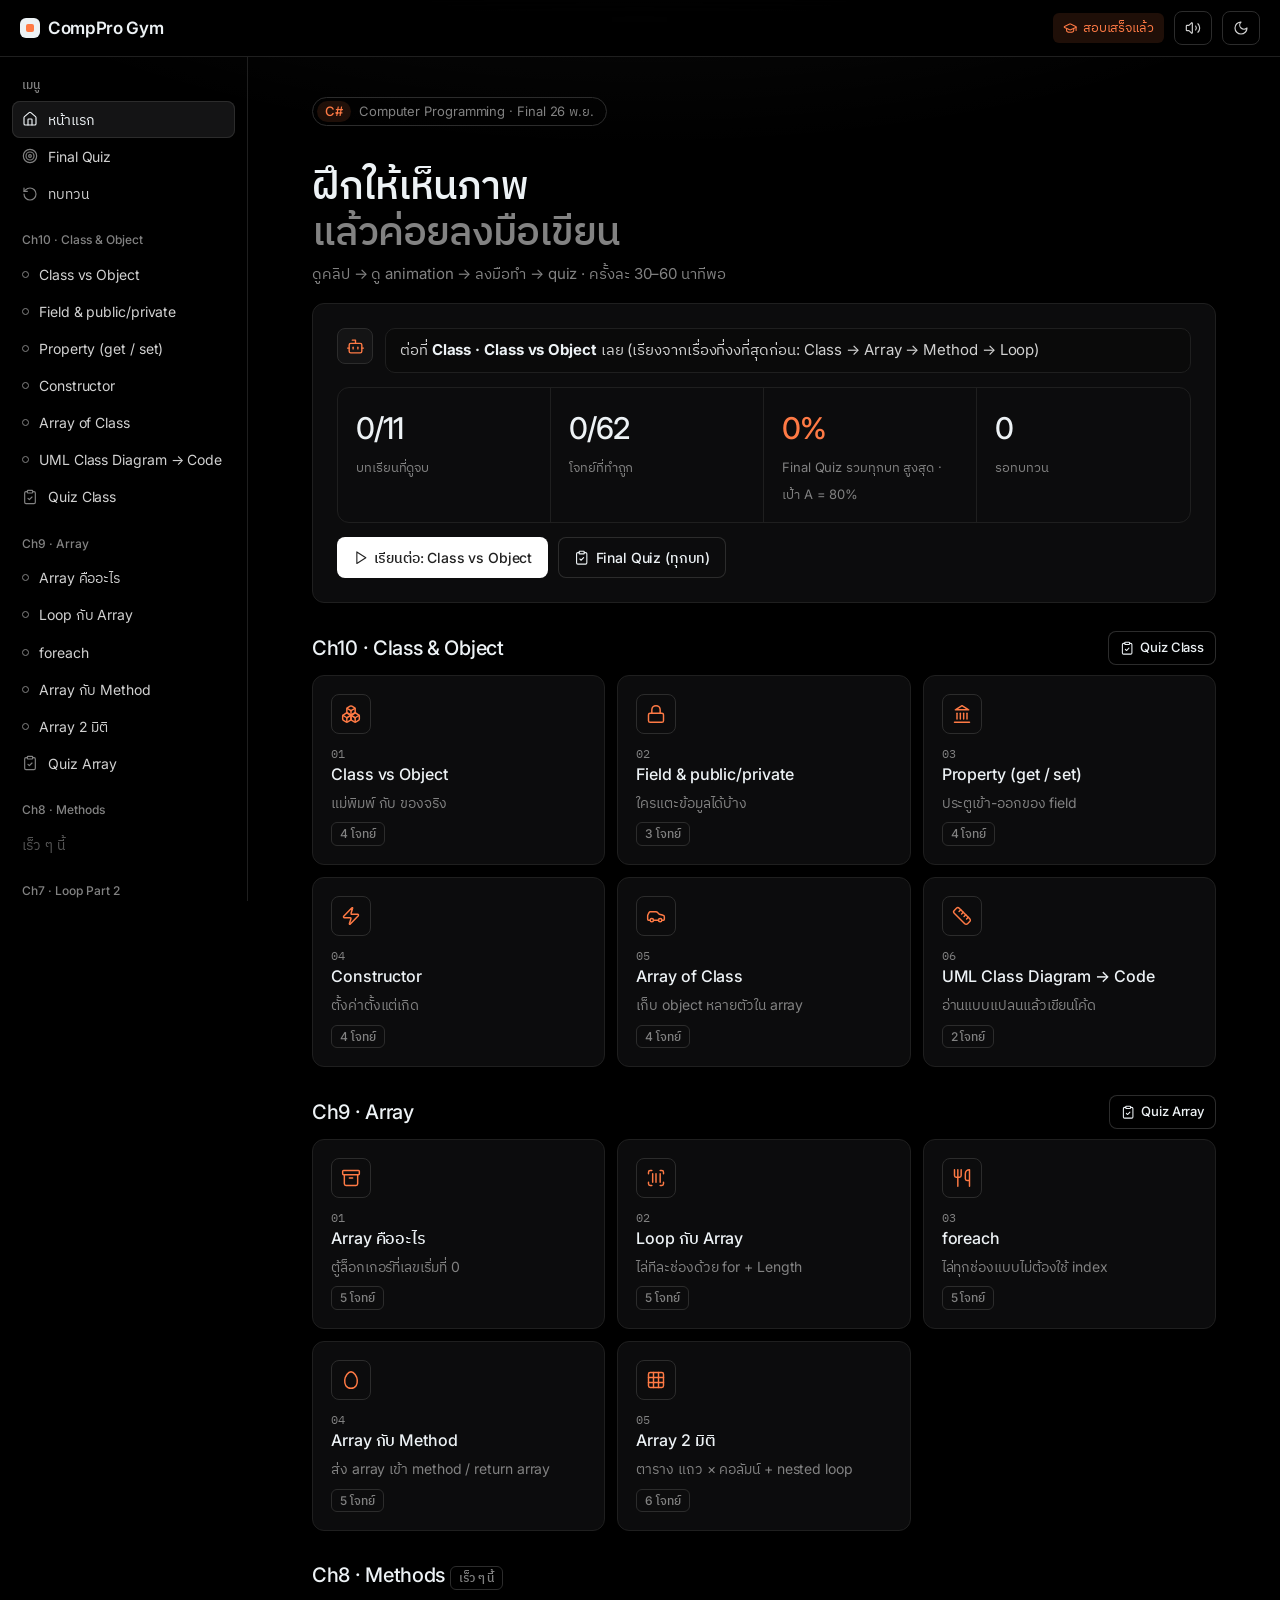
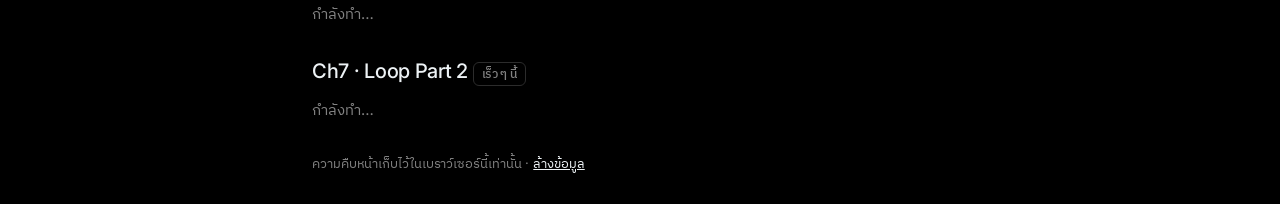
==== commit 85a3fa13: "Add Ch9 Array (5 lessons, array/2D tracer visuals, per-chapter quiz) Co-Authored-By: Claude Opus 5.5" ====
--- a/Computer-Programming/practice/index.html
+++ b/Computer-Programming/practice/index.html
@@ -104,6 +104,28 @@
 /* video + analogy */
 .video{position:relative;aspect-ratio:16/9;border-radius:10px;overflow:hidden;border:1px solid var(--line-2);background:var(--bg-2)}
 .video iframe{position:absolute;inset:0;width:100%;height:100%;border:0}
+/* voice settings panel */
+.vpanel{position:fixed;top:62px;right:16px;z-index:30;width:300px;max-width:calc(100vw - 32px);background:var(--card);border:1px solid var(--line-2);border-radius:12px;padding:16px;box-shadow:0 20px 50px rgba(0,0,0,.45);font-size:14px}
+.vpanel[hidden]{display:none}
+.vp-row{display:flex;justify-content:space-between;align-items:center}
+.vp-lbl{display:flex;justify-content:space-between;color:var(--muted);font-size:13px;margin:14px 0 6px}
+.vpanel select{width:100%;background:var(--bg-2);color:var(--ink);border:1px solid var(--line-2);border-radius:8px;padding:8px 10px;font:inherit}
+.vpanel input[type=range]{width:100%;accent-color:var(--accent)}
+.vp-note{margin:12px 0 0;font-size:13px;color:var(--muted);background:var(--accent-bg);border-radius:8px;padding:8px 10px}
+.vp-note b{color:var(--ink)}
+.switch{position:relative;width:38px;height:22px;display:inline-block}
+.switch input{opacity:0;width:0;height:0}
+.switch span{position:absolute;inset:0;background:var(--line-2);border-radius:99px;transition:.2s;cursor:pointer}
+.switch span::before{content:"";position:absolute;width:16px;height:16px;left:3px;top:3px;background:#fff;border-radius:50%;transition:.2s}
+.switch input:checked+span{background:var(--accent)}
+.switch input:checked+span::before{transform:translateX(16px)}
+.vcard{display:block;text-decoration:none;color:#fff}
+.vcard img{position:absolute;inset:0;width:100%;height:100%;object-fit:cover;opacity:.7;transition:opacity .2s}
+.vcard:hover img{opacity:.9}
+.vplay{position:absolute;left:50%;top:50%;transform:translate(-50%,-50%);width:68px;height:48px;border-radius:12px;background:#ff0033;display:grid;place-items:center}
+.vplay .ic{width:24px;height:24px;fill:#fff;stroke:#fff}
+.vcap{position:absolute;left:0;right:0;bottom:0;padding:28px 16px 12px;background:linear-gradient(transparent,rgba(0,0,0,.85));display:flex;flex-direction:column}
+.vcap small{color:#ccc;font-size:12px}
 .video-empty{border:1px dashed var(--line-2);border-radius:10px;padding:22px;text-align:center;color:var(--muted);font-size:14px}
 .vlang{display:inline-flex;border:1px solid var(--line-2);border-radius:8px;padding:3px;margin-bottom:12px;gap:2px}
 .vlang button{border:0;background:transparent;border-radius:6px;padding:4px 12px;font-size:13px;color:var(--muted)}
@@ -116,6 +138,8 @@
 .analogy figure{margin:0;flex:0 0 44%;max-width:44%;position:relative;background:#000}
 .analogy figure img{display:block;width:100%;height:100%;min-height:200px;object-fit:cover}
 .analogy figcaption{position:absolute;left:8px;bottom:6px;font-size:10.5px;color:#fff;background:rgba(0,0,0,.55);padding:1px 6px;border-radius:4px}
+.analogy figure.noimg{display:grid;place-items:center;min-height:180px;color:var(--accent);background:var(--bg-2);border-right:1px solid var(--line)}
+.analogy figure.noimg .ic{width:64px;height:64px;stroke-width:1.25}
 .analogy .txt{padding:18px 20px;display:flex;flex-direction:column;justify-content:center}
 .analogy .txt b{font-size:17px;font-weight:500;letter-spacing:-.01em}
 .ic{width:1.1em;height:1.1em;flex:0 0 auto;vertical-align:-.18em}
@@ -157,6 +181,19 @@
 .obj .fl span.null{color:var(--muted)!important;font-style:italic}
 @keyframes pop{from{transform:scale(.7);opacity:0}to{transform:none;opacity:1}}
 @keyframes flash{0%{background:var(--accent-bg)}100%{background:transparent}}
+.arrbox{animation:pop .3s;min-width:0;max-width:100%}
+.arrlbl{font:600 12px "IBM Plex Mono",monospace;margin-bottom:4px}
+.arrcells{display:flex;gap:4px;flex-wrap:wrap}
+.ac{display:flex;flex-direction:column;align-items:center;gap:2px}
+.ac span{min-width:44px;height:34px;padding:0 6px;display:grid;place-items:center;border:1px solid var(--line-2);border-radius:6px;background:var(--card);font:13px "IBM Plex Mono",monospace;color:var(--s)}
+.ac i{font:11px "IBM Plex Mono",monospace;color:var(--muted);font-style:normal}
+.ac span.cur,.g2 td.cur{border-color:var(--accent);box-shadow:0 0 0 2px var(--accent-bg);color:var(--ink)}
+.ac span.flash,.g2 td.flash{animation:flash 1s}
+.ac span.null,.g2 td.null{color:var(--muted);font-style:italic}
+.g2{border-collapse:separate;border-spacing:4px;font:13px "IBM Plex Mono",monospace}
+.g2 th{color:var(--muted);font-weight:400;font-size:11px;padding:0 4px}
+.g2 td{min-width:40px;height:32px;text-align:center;border:1px solid var(--line-2);border-radius:6px;background:var(--card);color:var(--s)}
+:root[data-theme="light"] .ac span,:root[data-theme="light"] .g2 td{color:#4d7c0f}
 .console{background:#000;border:1px solid var(--line-2);color:#d4d4d4;font:12.5px/1.55 "IBM Plex Mono",monospace;border-radius:8px;padding:8px 10px;min-height:38px;white-space:pre-wrap}
 .console .err{color:#f87171}
 .uml{border:1px solid var(--line-2);border-radius:8px;font:12.5px/1.8 "IBM Plex Mono",monospace;overflow:hidden}
@@ -230,7 +267,8 @@
 <header class="top"><div class="top-in">
   <a class="logo" href="#home"><i></i>CompPro Gym</a>
   <span class="count" id="count"></span>
-  <button class="ibtn" id="voiceBtn" title="เปิด/ปิดเสียงพากย์"></button>
+  <button class="ibtn" id="voiceBtn" title="ตั้งค่าเสียงพากย์"></button>
+  <div class="vpanel" id="voicePanel" hidden></div>
   <button class="ibtn" id="themeBtn" title="สลับธีม"></button>
 </div></header>
 <div class="shell"><aside class="side" id="side"></aside><main id="appScroll"><div class="wrap" id="app"></div></main></div>
@@ -251,17 +289,20 @@
   ex: store.get('ex', {}),            // ผลโจทย์แต่ละข้อ
   review: store.get('review', {}),    // spaced repetition {id:{box,due}}
   best: store.get('best', 0),
+  bestCh: store.get('bestCh', {}),         // คะแนนสูงสุดของ quiz รายบท
   voice: store.get('voice', true),
   theme: store.get('theme', 'dark'),
   vlang: store.get('vlang', 'th'),         // ภาษาคลิปที่เลือกล่าสุด
+  voiceName: store.get('voiceName', ''),   // เสียงที่เลือก ('' = เลือกให้อัตโนมัติ)
+  rate: store.get('rate', 1),              // ความเร็วเสียง
 };
-const save = () => { for (const k of ['done','ex','review','best','voice','theme','vlang']) store.set(k, S[k]); };
+const save = () => { for (const k of ['done','ex','review','best','bestCh','voice','theme','vlang','voiceName','rate']) store.set(k, S[k]); };
 
 const $ = (s, r=document) => r.querySelector(s);
 const esc = s => String(s).replace(/[&<>"]/g, c => ({'&':'&amp;','<':'&lt;','>':'&gt;','"':'&quot;'}[c]));
 const pick = a => a[Math.floor(Math.random()*a.length)];
 /* ---------- ไอคอนเส้น (Lucide, ISC license) ---------- */
-const ICONS = {"boxes": "<path d=\"M2.97 12.92A2 2 0 0 0 2 14.63v3.24a2 2 0 0 0 .97 1.71l3 1.8a2 2 0 0 0 2.06 0L12 19v-5.5l-5-3-4.03 2.42Z\" /> <path d=\"m7 16.5-4.74-2.85\" /> <path d=\"m7 16.5 5-3\" /> <path d=\"M7 16.5v5.17\" /> <path d=\"M12 13.5V19l3.97 2.38a2 2 0 0 0 2.06 0l3-1.8a2 2 0 0 0 .97-1.71v-3.24a2 2 0 0 0-.97-1.71L17 10.5l-5 3Z\" /> <path d=\"m17 16.5-5-3\" /> <path d=\"m17 16.5 4.74-2.85\" /> <path d=\"M17 16.5v5.17\" /> <path d=\"M7.97 4.42A2 2 0 0 0 7 6.13v4.37l5 3 5-3V6.13a2 2 0 0 0-.97-1.71l-3-1.8a2 2 0 0 0-2.06 0l-3 1.8Z\" /> <path d=\"M12 8 7.26 5.15\" /> <path d=\"m12 8 4.74-2.85\" /> <path d=\"M12 13.5V8\" />", "lock": "<rect width=\"18\" height=\"11\" x=\"3\" y=\"11\" rx=\"2\" ry=\"2\" /> <path d=\"M7 11V7a5 5 0 0 1 10 0v4\" />", "landmark": "<line x1=\"3\" x2=\"21\" y1=\"22\" y2=\"22\" /> <line x1=\"6\" x2=\"6\" y1=\"18\" y2=\"11\" /> <line x1=\"10\" x2=\"10\" y1=\"18\" y2=\"11\" /> <line x1=\"14\" x2=\"14\" y1=\"18\" y2=\"11\" /> <line x1=\"18\" x2=\"18\" y1=\"18\" y2=\"11\" /> <polygon points=\"12 2 20 7 4 7\" />", "zap": "<path d=\"M4 14a1 1 0 0 1-.78-1.63l9.9-10.2a.5.5 0 0 1 .86.46l-1.92 6.02A1 1 0 0 0 13 10h7a1 1 0 0 1 .78 1.63l-9.9 10.2a.5.5 0 0 1-.86-.46l1.92-6.02A1 1 0 0 0 11 14z\" />", "car": "<path d=\"M19 17h2c.6 0 1-.4 1-1v-3c0-.9-.7-1.7-1.5-1.9C18.7 10.6 16 10 16 10s-1.3-1.4-2.2-2.3c-.5-.4-1.1-.7-1.8-.7H5c-.6 0-1.1.4-1.4.9l-1.4 2.9A3.7 3.7 0 0 0 2 12v4c0 .6.4 1 1 1h2\" /> <circle cx=\"7\" cy=\"17\" r=\"2\" /> <path d=\"M9 17h6\" /> <circle cx=\"17\" cy=\"17\" r=\"2\" />", "ruler": "<path d=\"M21.3 15.3a2.4 2.4 0 0 1 0 3.4l-2.6 2.6a2.4 2.4 0 0 1-3.4 0L2.7 8.7a2.41 2.41 0 0 1 0-3.4l2.6-2.6a2.41 2.41 0 0 1 3.4 0Z\" /> <path d=\"m14.5 12.5 2-2\" /> <path d=\"m11.5 9.5 2-2\" /> <path d=\"m8.5 6.5 2-2\" /> <path d=\"m17.5 15.5 2-2\" />", "bot": "<path d=\"M12 8V4H8\" /> <rect width=\"16\" height=\"12\" x=\"4\" y=\"8\" rx=\"2\" /> <path d=\"M2 14h2\" /> <path d=\"M20 14h2\" /> <path d=\"M15 13v2\" /> <path d=\"M9 13v2\" />", "play": "<polygon points=\"6 3 20 12 6 21 6 3\" />", "pause": "<rect x=\"14\" y=\"4\" width=\"4\" height=\"16\" rx=\"1\" /> <rect x=\"6\" y=\"4\" width=\"4\" height=\"16\" rx=\"1\" />", "skip-back": "<polygon points=\"19 20 9 12 19 4 19 20\" /> <line x1=\"5\" x2=\"5\" y1=\"19\" y2=\"5\" />", "chevron-left": "<path d=\"m15 18-6-6 6-6\" />", "skip-forward": "<polygon points=\"5 4 15 12 5 20 5 4\" /> <line x1=\"19\" x2=\"19\" y1=\"5\" y2=\"19\" />", "volume-2": "<path d=\"M11 4.702a.705.705 0 0 0-1.203-.498L6.413 7.587A1.4 1.4 0 0 1 5.416 8H3a1 1 0 0 0-1 1v6a1 1 0 0 0 1 1h2.416a1.4 1.4 0 0 1 .997.413l3.383 3.384A.705.705 0 0 0 11 19.298z\" /> <path d=\"M16 9a5 5 0 0 1 0 6\" /> <path d=\"M19.364 18.364a9 9 0 0 0 0-12.728\" />", "volume-x": "<path d=\"M11 4.702a.705.705 0 0 0-1.203-.498L6.413 7.587A1.4 1.4 0 0 1 5.416 8H3a1 1 0 0 0-1 1v6a1 1 0 0 0 1 1h2.416a1.4 1.4 0 0 1 .997.413l3.383 3.384A.705.705 0 0 0 11 19.298z\" /> <line x1=\"22\" x2=\"16\" y1=\"9\" y2=\"15\" /> <line x1=\"16\" x2=\"22\" y1=\"9\" y2=\"15\" />", "moon": "<path d=\"M12 3a6 6 0 0 0 9 9 9 9 0 1 1-9-9Z\" />", "sun": "<circle cx=\"12\" cy=\"12\" r=\"4\" /> <path d=\"M12 2v2\" /> <path d=\"M12 20v2\" /> <path d=\"m4.93 4.93 1.41 1.41\" /> <path d=\"m17.66 17.66 1.41 1.41\" /> <path d=\"M2 12h2\" /> <path d=\"M20 12h2\" /> <path d=\"m6.34 17.66-1.41 1.41\" /> <path d=\"m19.07 4.93-1.41 1.41\" />", "house": "<path d=\"M15 21v-8a1 1 0 0 0-1-1h-4a1 1 0 0 0-1 1v8\" /> <path d=\"M3 10a2 2 0 0 1 .709-1.528l7-5.999a2 2 0 0 1 2.582 0l7 5.999A2 2 0 0 1 21 10v9a2 2 0 0 1-2 2H5a2 2 0 0 1-2-2z\" />", "target": "<circle cx=\"12\" cy=\"12\" r=\"10\" /> <circle cx=\"12\" cy=\"12\" r=\"6\" /> <circle cx=\"12\" cy=\"12\" r=\"2\" />", "rotate-ccw": "<path d=\"M3 12a9 9 0 1 0 9-9 9.75 9.75 0 0 0-6.74 2.74L3 8\" /> <path d=\"M3 3v5h5\" />", "clock": "<circle cx=\"12\" cy=\"12\" r=\"10\" /> <polyline points=\"12 6 12 12 16 14\" />", "graduation-cap": "<path d=\"M21.42 10.922a1 1 0 0 0-.019-1.838L12.83 5.18a2 2 0 0 0-1.66 0L2.6 9.08a1 1 0 0 0 0 1.832l8.57 3.908a2 2 0 0 0 1.66 0z\" /> <path d=\"M22 10v6\" /> <path d=\"M6 12.5V16a6 3 0 0 0 12 0v-3.5\" />", "clipboard-check": "<rect width=\"8\" height=\"4\" x=\"8\" y=\"2\" rx=\"1\" ry=\"1\" /> <path d=\"M16 4h2a2 2 0 0 1 2 2v14a2 2 0 0 1-2 2H6a2 2 0 0 1-2-2V6a2 2 0 0 1 2-2h2\" /> <path d=\"m9 14 2 2 4-4\" />"};
+const ICONS = {"boxes": "<path d=\"M2.97 12.92A2 2 0 0 0 2 14.63v3.24a2 2 0 0 0 .97 1.71l3 1.8a2 2 0 0 0 2.06 0L12 19v-5.5l-5-3-4.03 2.42Z\" /> <path d=\"m7 16.5-4.74-2.85\" /> <path d=\"m7 16.5 5-3\" /> <path d=\"M7 16.5v5.17\" /> <path d=\"M12 13.5V19l3.97 2.38a2 2 0 0 0 2.06 0l3-1.8a2 2 0 0 0 .97-1.71v-3.24a2 2 0 0 0-.97-1.71L17 10.5l-5 3Z\" /> <path d=\"m17 16.5-5-3\" /> <path d=\"m17 16.5 4.74-2.85\" /> <path d=\"M17 16.5v5.17\" /> <path d=\"M7.97 4.42A2 2 0 0 0 7 6.13v4.37l5 3 5-3V6.13a2 2 0 0 0-.97-1.71l-3-1.8a2 2 0 0 0-2.06 0l-3 1.8Z\" /> <path d=\"M12 8 7.26 5.15\" /> <path d=\"m12 8 4.74-2.85\" /> <path d=\"M12 13.5V8\" />", "lock": "<rect width=\"18\" height=\"11\" x=\"3\" y=\"11\" rx=\"2\" ry=\"2\" /> <path d=\"M7 11V7a5 5 0 0 1 10 0v4\" />", "landmark": "<line x1=\"3\" x2=\"21\" y1=\"22\" y2=\"22\" /> <line x1=\"6\" x2=\"6\" y1=\"18\" y2=\"11\" /> <line x1=\"10\" x2=\"10\" y1=\"18\" y2=\"11\" /> <line x1=\"14\" x2=\"14\" y1=\"18\" y2=\"11\" /> <line x1=\"18\" x2=\"18\" y1=\"18\" y2=\"11\" /> <polygon points=\"12 2 20 7 4 7\" />", "zap": "<path d=\"M4 14a1 1 0 0 1-.78-1.63l9.9-10.2a.5.5 0 0 1 .86.46l-1.92 6.02A1 1 0 0 0 13 10h7a1 1 0 0 1 .78 1.63l-9.9 10.2a.5.5 0 0 1-.86-.46l1.92-6.02A1 1 0 0 0 11 14z\" />", "car": "<path d=\"M19 17h2c.6 0 1-.4 1-1v-3c0-.9-.7-1.7-1.5-1.9C18.7 10.6 16 10 16 10s-1.3-1.4-2.2-2.3c-.5-.4-1.1-.7-1.8-.7H5c-.6 0-1.1.4-1.4.9l-1.4 2.9A3.7 3.7 0 0 0 2 12v4c0 .6.4 1 1 1h2\" /> <circle cx=\"7\" cy=\"17\" r=\"2\" /> <path d=\"M9 17h6\" /> <circle cx=\"17\" cy=\"17\" r=\"2\" />", "ruler": "<path d=\"M21.3 15.3a2.4 2.4 0 0 1 0 3.4l-2.6 2.6a2.4 2.4 0 0 1-3.4 0L2.7 8.7a2.41 2.41 0 0 1 0-3.4l2.6-2.6a2.41 2.41 0 0 1 3.4 0Z\" /> <path d=\"m14.5 12.5 2-2\" /> <path d=\"m11.5 9.5 2-2\" /> <path d=\"m8.5 6.5 2-2\" /> <path d=\"m17.5 15.5 2-2\" />", "bot": "<path d=\"M12 8V4H8\" /> <rect width=\"16\" height=\"12\" x=\"4\" y=\"8\" rx=\"2\" /> <path d=\"M2 14h2\" /> <path d=\"M20 14h2\" /> <path d=\"M15 13v2\" /> <path d=\"M9 13v2\" />", "play": "<polygon points=\"6 3 20 12 6 21 6 3\" />", "pause": "<rect x=\"14\" y=\"4\" width=\"4\" height=\"16\" rx=\"1\" /> <rect x=\"6\" y=\"4\" width=\"4\" height=\"16\" rx=\"1\" />", "skip-back": "<polygon points=\"19 20 9 12 19 4 19 20\" /> <line x1=\"5\" x2=\"5\" y1=\"19\" y2=\"5\" />", "chevron-left": "<path d=\"m15 18-6-6 6-6\" />", "skip-forward": "<polygon points=\"5 4 15 12 5 20 5 4\" /> <line x1=\"19\" x2=\"19\" y1=\"5\" y2=\"19\" />", "volume-2": "<path d=\"M11 4.702a.705.705 0 0 0-1.203-.498L6.413 7.587A1.4 1.4 0 0 1 5.416 8H3a1 1 0 0 0-1 1v6a1 1 0 0 0 1 1h2.416a1.4 1.4 0 0 1 .997.413l3.383 3.384A.705.705 0 0 0 11 19.298z\" /> <path d=\"M16 9a5 5 0 0 1 0 6\" /> <path d=\"M19.364 18.364a9 9 0 0 0 0-12.728\" />", "volume-x": "<path d=\"M11 4.702a.705.705 0 0 0-1.203-.498L6.413 7.587A1.4 1.4 0 0 1 5.416 8H3a1 1 0 0 0-1 1v6a1 1 0 0 0 1 1h2.416a1.4 1.4 0 0 1 .997.413l3.383 3.384A.705.705 0 0 0 11 19.298z\" /> <line x1=\"22\" x2=\"16\" y1=\"9\" y2=\"15\" /> <line x1=\"16\" x2=\"22\" y1=\"9\" y2=\"15\" />", "moon": "<path d=\"M12 3a6 6 0 0 0 9 9 9 9 0 1 1-9-9Z\" />", "sun": "<circle cx=\"12\" cy=\"12\" r=\"4\" /> <path d=\"M12 2v2\" /> <path d=\"M12 20v2\" /> <path d=\"m4.93 4.93 1.41 1.41\" /> <path d=\"m17.66 17.66 1.41 1.41\" /> <path d=\"M2 12h2\" /> <path d=\"M20 12h2\" /> <path d=\"m6.34 17.66-1.41 1.41\" /> <path d=\"m19.07 4.93-1.41 1.41\" />", "house": "<path d=\"M15 21v-8a1 1 0 0 0-1-1h-4a1 1 0 0 0-1 1v8\" /> <path d=\"M3 10a2 2 0 0 1 .709-1.528l7-5.999a2 2 0 0 1 2.582 0l7 5.999A2 2 0 0 1 21 10v9a2 2 0 0 1-2 2H5a2 2 0 0 1-2-2z\" />", "target": "<circle cx=\"12\" cy=\"12\" r=\"10\" /> <circle cx=\"12\" cy=\"12\" r=\"6\" /> <circle cx=\"12\" cy=\"12\" r=\"2\" />", "rotate-ccw": "<path d=\"M3 12a9 9 0 1 0 9-9 9.75 9.75 0 0 0-6.74 2.74L3 8\" /> <path d=\"M3 3v5h5\" />", "clock": "<circle cx=\"12\" cy=\"12\" r=\"10\" /> <polyline points=\"12 6 12 12 16 14\" />", "graduation-cap": "<path d=\"M21.42 10.922a1 1 0 0 0-.019-1.838L12.83 5.18a2 2 0 0 0-1.66 0L2.6 9.08a1 1 0 0 0 0 1.832l8.57 3.908a2 2 0 0 0 1.66 0z\" /> <path d=\"M22 10v6\" /> <path d=\"M6 12.5V16a6 3 0 0 0 12 0v-3.5\" />", "clipboard-check": "<rect width=\"8\" height=\"4\" x=\"8\" y=\"2\" rx=\"1\" ry=\"1\" /> <path d=\"M16 4h2a2 2 0 0 1 2 2v14a2 2 0 0 1-2 2H6a2 2 0 0 1-2-2V6a2 2 0 0 1 2-2h2\" /> <path d=\"m9 14 2 2 4-4\" />", "archive": "<rect width=\"20\" height=\"5\" x=\"2\" y=\"3\" rx=\"1\" /> <path d=\"M4 8v11a2 2 0 0 0 2 2h12a2 2 0 0 0 2-2V8\" /> <path d=\"M10 12h4\" />", "scan-barcode": "<path d=\"M3 7V5a2 2 0 0 1 2-2h2\" /> <path d=\"M17 3h2a2 2 0 0 1 2 2v2\" /> <path d=\"M21 17v2a2 2 0 0 1-2 2h-2\" /> <path d=\"M7 21H5a2 2 0 0 1-2-2v-2\" /> <path d=\"M8 7v10\" /> <path d=\"M12 7v10\" /> <path d=\"M17 7v10\" />", "utensils": "<path d=\"M3 2v7c0 1.1.9 2 2 2h4a2 2 0 0 0 2-2V2\" /> <path d=\"M7 2v20\" /> <path d=\"M21 15V2a5 5 0 0 0-5 5v6c0 1.1.9 2 2 2h3Zm0 0v7\" />", "egg": "<path d=\"M12 22c6.23-.05 7.87-5.57 7.5-10-.36-4.34-3.95-9.96-7.5-10-3.55.04-7.14 5.66-7.5 10-.37 4.43 1.27 9.95 7.5 10z\" />", "grid-3x3": "<rect width=\"18\" height=\"18\" x=\"3\" y=\"3\" rx=\"2\" /> <path d=\"M3 9h18\" /> <path d=\"M3 15h18\" /> <path d=\"M9 3v18\" /> <path d=\"M15 3v18\" />"};
 const ic = (n, cls='') => `<svg class="ic ${cls}" viewBox="0 0 24 24" fill="none" stroke="currentColor" stroke-width="1.75" stroke-linecap="round" stroke-linejoin="round" aria-hidden="true">${ICONS[n]}</svg>`;
 const BOT_AVA = `<div class="ava">${ic('bot')}</div>`;
 const lines = s => s.replace(/^\n/, '').replace(/\n\s*$/, '').split('\n');
@@ -280,12 +321,12 @@
 
 /* Tracer builder: เขียนเป็นขั้น ๆ แล้วมันจะ snapshot memory ให้เอง */
 function trace(code){
-  const st = { vars:[], objs:[], out:[], uml:-1 };
+  const st = { vars:[], objs:[], out:[], cur:'', uml:-1 };
   const steps = [];
   const api = {
     // l = บรรทัด (เลขเดียว หรือ [เริ่ม, จบ])
     step(l, say, fn){
-      st.flash = []; st.newObj = null;
+      st.flash = []; st.newObj = null; st.ptr = null;
       if (fn) fn(api);
       steps.push({ l, say, s: JSON.parse(JSON.stringify(st)) });
       return api;
@@ -294,7 +335,16 @@
     drop(name){ st.vars = st.vars.filter(x => x[0]!==name); },
     o(id, cls, fields, color){ st.objs.push({ id, cls, fields, color }); st.newObj = id; },
     f(id, field, val){ const o = st.objs.find(x => x.id===id); const fl = o.fields.find(x => x[0]===field); fl[1] = val; st.flash.push(id+'.'+field); },
-    print(t){ st.out.push(['o', t]); },
+    print(t){ st.out.push(['o', st.cur + t]); st.cur = ''; },   // Console.WriteLine
+    w(t){ st.cur += t; },                                        // Console.Write (ยังไม่ขึ้นบรรทัดใหม่)
+    // array 1 มิติ: แสดงเป็นกล่องเรียงกัน มีเลข index ใต้กล่อง
+    a(id, label, vals, color){ st.objs.push({ id, cls:label, arr:vals.map(String), color }); st.newObj = id; },
+    as(id, i, val){ st.objs.find(x => x.id===id).arr[i] = String(val); st.flash.push(id+'['+i+']'); },
+    // array 2 มิติ: แสดงเป็นตาราง แถว × คอลัมน์
+    g(id, label, rows, color){ st.objs.push({ id, cls:label, grid:rows.map(r => r.map(String)), color }); st.newObj = id; },
+    gs(id, r, c, val){ st.objs.find(x => x.id===id).grid[r][c] = String(val); st.flash.push(id+'['+r+','+c+']'); },
+    // ชี้ช่องที่กำลังใช้อยู่ (เช่น arr[i])
+    at(id, ...ix){ st.ptr = id + '[' + ix.join(',') + ']'; },
     err(t){ st.out.push(['e', t]); },
     u(i){ st.uml = i; },
   };
@@ -858,9 +908,487 @@
 Console.WriteLine(cars[0] == null);`, ans:'4\nTrue', ask:'Length นับจำนวนช่องหรือจำนวนรถ? แล้วช่อง [0] เคยมีรถมั้ย?', why:'Length = จำนวนช่อง (4) และช่องยังว่าง → True (C# พิมพ์ bool เป็น True ตัว T ใหญ่)' },
 ];
 
+/* =========================================================
+   DATA — Chapter 9: Array
+   ========================================================= */
+const CH9 = { id:'ch9', title:'Ch9 · Array', short:'Array', lessons: [] };
+
+/* ----- A1 Array คืออะไร ----- */
+(function(){
+  const t = trace(`
+// ใน Main
+int[] scores = new int[3];
+scores[0] = 75;
+scores[2] = 90;
+Console.WriteLine(scores[1]);
+Console.WriteLine(scores.Length);
+string[] names = { "Mew", "Ploy" };
+Console.WriteLine(names[1]);
+Console.WriteLine(names[2]);`);
+  t.build
+   .step(2, '<code>int[]</code> วงเล็บเหลี่ยมหลังชนิด = <b>array</b> · <code>new int[3]</code> = สร้าง<b>ล็อกเกอร์ 3 ตู้</b> เลขตู้ (index) <b>เริ่มที่ 0</b> ทุกตู้มีค่าเริ่มต้นเป็น 0', b => { b.a('S', 'scores (int[3])', [0,0,0], C1); b.v('scores', '→ array 3 ช่อง'); })
+   .step(3, 'ใส่ 75 ลงตู้หมายเลข <b>0</b> (ตู้แรก)', b => { b.as('S', 0, 75); b.at('S', 0); })
+   .step(4, 'ใส่ 90 ลงตู้หมายเลข <b>2</b> ⚠️ ตู้สุดท้ายคือ 2 ไม่ใช่ 3 เพราะเริ่มนับที่ 0', b => { b.as('S', 2, 90); b.at('S', 2); })
+   .step(5, 'ตู้ 1 ยังไม่เคยใส่อะไร → ได้ค่าเริ่มต้น <b>0</b>', b => { b.at('S', 1); b.print('0'); })
+   .step(6, '<code>Length</code> = จำนวนตู้ทั้งหมด = <b>3</b> (ไม่มีวงเล็บนะ!)', b => b.print('3'))
+   .step(7, 'สร้าง + ใส่ค่าพร้อมกัน (initialize) ไม่ต้องบอกขนาด C# นับให้เอง = 2 ช่อง', b => { b.a('N', 'names (string[2])', ['"Mew"','"Ploy"'], C2); b.v('names', '→ array 2 ช่อง'); })
+   .step(8, '<code>names[1]</code> = ช่องที่ 2 = Ploy', b => { b.at('N', 1); b.print('Ploy'); })
+   .step(9, '💥 <b>IndexOutOfRangeException!</b> names มีแค่ช่อง 0 กับ 1 ไม่มีช่อง 2 — error นี้ออกสอบบ่อยมาก', b => b.err('Unhandled exception. System.IndexOutOfRangeException: Index was outside the bounds of the array.'));
+  CH9.lessons.push({
+    id:'a1', icon:'archive', title:'Array คืออะไร', sub:'ตู้ล็อกเกอร์ที่เลขเริ่มที่ 0',
+    analogy:{ img:'', credit:'', title:'Array = ตู้ล็อกเกอร์เรียงกัน · index = เลขตู้', text:'ทุกตู้เก็บของชนิดเดียวกัน (int ก็ int หมด) มีเลขตู้ติดไว้ แต่เลขตู้ของ C# <b>เริ่มที่ 0</b> ตู้สุดท้ายเลยเป็น Length − 1' },
+    yt:'สอน C# array ภาษาไทย',
+    video:{
+      th:[{ id:'TlDjHDM285E', title:'รู้จักกับ Array' },{ id:'Jgl97Ib1SQU', title:'การสร้าง Array' },{ id:'W7npW91vEEM', title:'นับจำนวนสมาชิก' }],
+      en:[{ id:'IHMmPVEOT64', title:'C# arrays' }] },
+    trace:t,
+    key:[
+      'Array = เก็บค่า<b>หลายตัว ชนิดเดียวกัน</b> ในตัวแปรเดียว แต่ละช่องเรียกว่า element',
+      'ประกาศ + สร้าง: <code>int[] nums = new int[5];</code> (ขนาดตายตัว เปลี่ยนทีหลังไม่ได้)',
+      'ใส่ค่าเลย: <code>int[] nums = {1, 2, 3};</code> หรือ <code>new int[3] {1, 2, 3}</code>',
+      'index เริ่ม <b>0</b> ถึง <b>Length − 1</b> · ค่าเริ่มต้น int → 0, string → null, bool → false',
+      'ใช้ index เกิน → <b>IndexOutOfRangeException</b> · <code>int num[2] = {1,2};</code> ❌ ผิด syntax',
+    ],
+    more:`<p>แยกประกาศกับสร้างก็ได้:</p>
+<pre class="code">string[] students;            // ประกาศ (ยังไม่มีตู้)
+students = new string[3];     // สร้าง 3 ตู้: students[0], [1], [2]</pre>
+<p>⚠️ ถ้าบอกขนาด แล้วใส่ค่าไม่ครบ/เกิน จะ compile error:</p>
+<pre class="code">int[] a = new int[3] { 1, 2 };        // ❌ ใส่ไม่ครบ 3 ตัว
+int[] b = new int[3] { 1, 2, 3, 4 };  // ❌ เกิน</pre>`,
+    ex:[
+      { id:'a1a', type:'mcq', lv:1, q:'<code>int[] a = new int[5];</code> index สุดท้ายคือเท่าไหร่?', opts:['5','4','6','1'], ans:1,
+        ask:'ล็อกเกอร์ 5 ตู้ เลขตู้เริ่มที่ 0 → 0, 1, 2, … ตู้ที่ 5 คือเลขอะไร?', why:'index เริ่ม 0 → ตู้สุดท้ายคือ Length − 1 = 4' },
+      { id:'a1b', type:'mcq', lv:1, q:'การประกาศ array ข้อไหนถูกต้องใน C#?', opts:['<code>int a[] = {1, 2, 3};</code>','<code>int[3] a;</code>','<code>int[] a = {1, 2, 3};</code>','<code>int a = new int[3];</code>'], ans:2,
+        ask:'C# ใส่ [] ไว้ตรงไหน: หลังชนิด หรือหลังชื่อตัวแปร?', why:'C# เขียน <code>[]</code> ต่อท้าย<b>ชนิด</b>: <code>int[]</code> (แบบ <code>int a[]</code> เป็นของภาษา C/Java)' },
+      { id:'a1c', type:'output', lv:2, q:'แสดงผลอะไร?', code:`string[] fruits = { "apple", "banana", "cherry" };
+fruits[1] = "mango";
+Console.WriteLine(fruits[0] + " " + fruits[1] + " " + fruits.Length);`, ans:'apple mango 3',
+        ask:'บรรทัด 2 เปลี่ยนช่องไหน? แล้ว Length นับจำนวนช่องทั้งหมดเท่าไหร่?', why:'ช่อง 1 ถูกเปลี่ยนจาก banana เป็น mango และ Length = 3' },
+      { id:'a1d', type:'bug', lv:2, q:'โค้ดนี้ crash ตอนรัน คลิกบรรทัดที่ crash', code:`int[] a = new int[3];
+a[0] = 10;
+a[1] = 20;
+a[3] = 40;
+Console.WriteLine(a[0]);`, ans:4,
+        ask:'array ขนาด 3 มี index อะไรบ้าง? มีช่อง 3 มั้ย?', why:'ขนาด 3 มีแค่ index 0–2 → <code>a[3]</code> = IndexOutOfRangeException' },
+      { id:'a1e', type:'write', lv:2, q:'สร้าง array <code>double[] prices</code> ขนาด 3 แล้วใส่ <code>9.5</code> ในช่องแรก และ <code>20</code> ในช่องสุดท้าย',
+        starter:`// ใน Main
+`,
+        rules:[
+          { re:/double\s*\[\s*\]\s+prices\s*=\s*new\s+double\s*\[\s*3\s*\]\s*;/, msg:'ยังไม่ได้สร้าง array: <code>double[] prices = new double[3];</code>' },
+          { not:/prices\s*\[\s*3\s*\]/, msg:'ไม่มีช่อง <code>[3]</code> นะ! ขนาด 3 มี index 0–2' },
+          { re:/prices\s*\[\s*0\s*\]\s*=\s*9\.5\s*;/, msg:'ยังไม่ได้ใส่ <code>9.5</code> ในช่องแรก <code>prices[0]</code>' },
+          { re:/prices\s*\[\s*(2|prices\.Length\s*-\s*1)\s*\]\s*=\s*20(\.0+)?\s*;/, msg:'ยังไม่ได้ใส่ <code>20</code> ในช่องสุดท้าย (index เท่าไหร่นะ?)' },
+        ],
+        ask:'ช่องแรกคือ index อะไร? ช่องสุดท้ายของ array ขนาด 3 คือ index อะไร?',
+        answer:`double[] prices = new double[3];
+prices[0] = 9.5;
+prices[2] = 20;` },
+    ]
+  });
+})();
+
+/* ----- A2 Loop กับ Array ----- */
+(function(){
+  const t = trace(`
+int[] prices = { 40, 25, 60 };
+int total = 0;
+for (int i = 0; i < prices.Length; i++)
+{
+    total = total + prices[i];
+}
+Console.WriteLine("Total = " + total);`);
+  t.build
+   .step(1, 'ตะกร้ามีของ 3 ชิ้น ราคา 40, 25, 60', b => { b.a('P', 'prices', [40,25,60], C1); b.v('prices', '→ array 3 ช่อง'); })
+   .step(2, 'ยอดรวมเริ่มที่ 0', b => b.v('total', '0'))
+   .step(3, 'เริ่ม loop: <code>i = 0</code> → เช็ก 0 &lt; 3 ✅ ใช้ <code>i</code> เป็นเลข index', b => { b.v('i', '0'); b.at('P', 0); })
+   .step(5, 'สแกนชิ้นที่ 0: total = 0 + 40 = <b>40</b>', b => { b.v('total', '40'); b.at('P', 0); })
+   .step(3, '<code>i++</code> → i = 1 → 1 &lt; 3 ✅', b => { b.v('i', '1'); b.at('P', 1); })
+   .step(5, 'total = 40 + 25 = <b>65</b>', b => { b.v('total', '65'); b.at('P', 1); })
+   .step(3, 'i = 2 → 2 &lt; 3 ✅', b => { b.v('i', '2'); b.at('P', 2); })
+   .step(5, 'total = 65 + 60 = <b>125</b>', b => { b.v('total', '125'); b.at('P', 2); })
+   .step(3, 'i = 3 → 3 &lt; 3 ❌ <b>ออกจาก loop</b> · ถ้าเขียน <code>&lt;=</code> จะเข้าไปใช้ prices[3] แล้วพังทันที!', b => b.v('i', '3'))
+   .step(7, 'แสดง Total = 125 ✅ ถ้ามีของ 1,000 ชิ้น โค้ดก็ยังยาวเท่าเดิม นี่คือพลังของ loop', b => { b.drop('i'); b.print('Total = 125'); });
+  CH9.lessons.push({
+    id:'a2', icon:'scan-barcode', title:'Loop กับ Array', sub:'ไล่ทีละช่องด้วย for + Length',
+    analogy:{ img:'', credit:'', title:'for loop = แคชเชียร์สแกนของทีละชิ้น', text:'หยิบชิ้นที่ 0, 1, 2… มาสแกน บวกราคาเข้ายอดรวมไปเรื่อย ๆ จนหมดตะกร้า (Length) ไม่ต้องเขียนบวกทีละบรรทัด' },
+    yt:'C# for loop array ภาษาไทย',
+    video:{
+      th:[{ id:'SHePqpqslwg', title:'เข้าถึงสมาชิกด้วย For Loop' },{ id:'W7npW91vEEM', title:'นับจำนวนสมาชิก (Length)' }],
+      en:[{ id:'IHMmPVEOT64', title:'C# arrays' }] },
+    trace:t,
+    key:[
+      'รูปแบบจำให้ขึ้นใจ: <code>for (int i = 0; i &lt; arr.Length; i++)</code>',
+      'ใช้ <code>&lt;</code> ไม่ใช่ <code>&lt;=</code> (ไม่งั้นเกินไป 1 ช่อง → IndexOutOfRange)',
+      '<code>arr.Length</code> ไม่มีวงเล็บ และ L ตัวใหญ่',
+      'หาผลรวม: <code>sum = sum + arr[i];</code> หรือ <code>sum += arr[i];</code>',
+    ],
+    more:`<p>หาค่ามากสุด (ออกสอบบ่อย):</p>
+<pre class="code">int max = arr[0];                 // สมมติว่าตัวแรกมากสุดก่อน
+for (int i = 1; i &lt; arr.Length; i++)
+{
+    if (arr[i] &gt; max) max = arr[i];
+}</pre>
+<p>ค่าเฉลี่ย: <code>double avg = (double)sum / arr.Length;</code> (ต้อง cast ไม่งั้นได้ int)</p>`,
+    ex:[
+      { id:'a2a', type:'mcq', lv:1, q:'จำนวนช่องของ array <code>arr</code> เขียนยังไง?', opts:['<code>arr.Length()</code>','<code>arr.length</code>','<code>arr.Length</code>','<code>arr.Count</code>'], ans:2,
+        ask:'Length เป็น property หรือ method? (property ไม่มีวงเล็บ) และ C# สนใจตัวพิมพ์ใหญ่เล็กมั้ย?', why:'<code>Length</code> เป็น property → ไม่มี () และ L ตัวใหญ่' },
+      { id:'a2b', type:'output', lv:2, q:'แสดงผลอะไร? (ระวังจุดเริ่ม loop!)', code:`int[] a = { 3, 5, 7 };
+int sum = 0;
+for (int i = 1; i < a.Length; i++)
+{
+    sum += a[i];
+}
+Console.WriteLine(sum);`, ans:'12',
+        ask:'loop เริ่มที่ i = เท่าไหร่? ช่อง 0 ถูกบวกด้วยมั้ย?', why:'เริ่ม i = 1 → บวกแค่ a[1] + a[2] = 5 + 7 = 12 (ข้ามตัวแรก)' },
+      { id:'a2c', type:'bug', lv:2, q:'โค้ดนี้ crash ตอนรอบสุดท้าย คลิกบรรทัดที่เป็น<b>ต้นเหตุ</b>', code:`int[] a = { 10, 20, 30 };
+for (int i = 0; i <= a.Length; i++)
+{
+    Console.WriteLine(a[i]);
+}`, ans:2,
+        ask:'i วิ่งไปถึงเท่าไหร่ถ้าใช้ <=? แล้ว array นี้มีช่องสุดท้ายคือเท่าไหร่?', why:'<code>&lt;=</code> ทำให้ i ไปถึง 3 แต่ช่องสุดท้ายคือ 2 → ต้องใช้ <code>&lt;</code>' },
+      { id:'a2d', type:'output', lv:3, q:'แสดงผลอะไร?', code:`int[] a = { 12, 45, 7, 30 };
+int max = a[0];
+for (int i = 1; i < a.Length; i++)
+{
+    if (a[i] > max) max = a[i];
+}
+Console.WriteLine(max);`, ans:'45',
+        ask:'max เริ่มที่ 12 แล้วเจอตัวไหนบ้างที่มากกว่า?', why:'12 → เจอ 45 มากกว่า → max = 45 → 7, 30 ไม่มากกว่า → ได้ 45' },
+      { id:'a2e', type:'write', lv:3, q:'มี <code>int[] nums</code> อยู่แล้ว ใช้ <b>for loop</b> หาผลรวมทุกตัว เก็บในตัวแปร <code>sum</code>',
+        starter:`// int[] nums มีอยู่แล้ว
+int sum = 0;
+`,
+        rules:[
+          { re:/int\s+sum\s*=\s*0\s*;/, msg:'ต้องมี <code>int sum = 0;</code> ก่อน loop' },
+          { re:/for\s*\(\s*int\s+(\w+)\s*=\s*0\s*;\s*\1\s*<\s*nums\s*\.\s*Length\s*;\s*\1\s*\+\+\s*\)/, msg:'ส่วนหัว for ยังไม่ถูก: <code>for (int i = 0; i &lt; nums.Length; i++)</code>' },
+          { re:/sum\s*(\+=\s*nums\s*\[\s*\w+\s*\]|=\s*sum\s*\+\s*nums\s*\[\s*\w+\s*\])\s*;/, msg:'ใน loop ยังไม่ได้บวกค่าเข้า sum: <code>sum += nums[i];</code>' },
+        ],
+        ask:'loop ต้องวิ่ง i จาก 0 ถึงเท่าไหร่? แล้วแต่ละรอบเอาค่าช่องไหนไปบวก?',
+        answer:`int sum = 0;
+for (int i = 0; i < nums.Length; i++)
+{
+    sum += nums[i];
+}` },
+    ]
+  });
+})();
+
+/* ----- A3 foreach ----- */
+(function(){
+  const t = trace(`
+int[] numbers = { 4, 5, 6 };
+int sum = 0;
+foreach (int n in numbers)
+{
+    sum = sum + n;
+}
+Console.WriteLine(sum);`);
+  t.build
+   .step(1, 'สายพานซูชิมี 3 จาน: 4, 5, 6', b => { b.a('A', 'numbers', [4,5,6], C2); b.v('numbers', '→ array 3 ช่อง'); })
+   .step(2, 'sum = 0', b => b.v('sum', '0'))
+   .step(3, '<code>foreach (int n in numbers)</code> = "ให้ <b>n</b> เป็นค่าของแต่ละช่อง ทีละช่อง" ไม่ต้องมี i ไม่ต้องเช็ก Length เอง · รอบแรก n = 4', b => { b.v('n', '4'); b.at('A', 0); })
+   .step(5, 'sum = 0 + 4 = 4', b => { b.v('sum', '4'); b.at('A', 0); })
+   .step(3, 'จานต่อไป n = 5', b => { b.v('n', '5'); b.at('A', 1); })
+   .step(5, 'sum = 4 + 5 = 9', b => { b.v('sum', '9'); b.at('A', 1); })
+   .step(3, 'จานสุดท้าย n = 6', b => { b.v('n', '6'); b.at('A', 2); })
+   .step(5, 'sum = 9 + 6 = 15', b => { b.v('sum', '15'); b.at('A', 2); })
+   .step(3, 'หมดจานแล้ว → ออกจาก loop เอง ไม่มีทาง index เกิน 👍', b => b.drop('n'))
+   .step(7, 'แสดง 15 · ⚠️ ข้อจำกัด: ใน foreach <b>ห้ามแก้ค่า n</b> (n = 10; → compile error) และไม่รู้ว่าเป็นช่องที่เท่าไหร่', b => b.print('15'));
+  CH9.lessons.push({
+    id:'a3', icon:'utensils', title:'foreach', sub:'ไล่ทุกช่องแบบไม่ต้องใช้ index',
+    analogy:{ img:'', credit:'', title:'foreach = ซูชิสายพาน', text:'จานวิ่งผ่านหน้าเราทีละจานจนหมด เราหยิบดูได้ทุกจาน แต่<b>ไม่รู้ว่าจานที่เท่าไหร่</b> (ไม่มี index) และ<b>เปลี่ยนจานบนสายพานไม่ได้</b> (อ่านอย่างเดียว)' },
+    yt:'C# foreach array ภาษาไทย',
+    video:{
+      th:[{ id:'YboQQ8ms5W0', title:'เข้าถึงสมาชิกด้วย ForEach' }],
+      en:[] },
+    trace:t,
+    key:[
+      'รูปแบบ: <code>foreach (ชนิด ชื่อ in arrayName) { … }</code>',
+      'วิ่งจาก index 0 ถึง Length − 1 ให้อัตโนมัติ ไม่มีทาง index เกิน',
+      '<b>แก้ค่าตัวแปร loop ไม่ได้</b> (error CS1656) และไม่รู้ index',
+      'อยากรู้ index หรืออยากแก้ค่าใน array → ใช้ <code>for</code>',
+    ],
+    more:`<p>แบบฝึกจากสไลด์: เปลี่ยน for เป็น foreach</p>
+<pre class="code">// for
+for (int i = 0; i &lt; numbers.Length; i++)
+    sum = sum + numbers[i];
+
+// foreach (ผลเหมือนกัน)
+foreach (int i in numbers)
+    sum = sum + i;      // i คือ "ค่า" ไม่ใช่ index แล้วนะ!</pre>`,
+    ex:[
+      { id:'a3a', type:'mcq', lv:1, q:'เขียน foreach ข้อไหนถูก?', opts:['<code>foreach (numbers in int n)</code>','<code>foreach (int n : numbers)</code>','<code>foreach (int n in numbers)</code>','<code>foreach (n in numbers)</code>'], ans:2,
+        ask:'ต้องมีชนิดของตัวแปรมั้ย? แล้ว C# ใช้คำว่า in หรือ :', why:'<code>foreach (ชนิด ตัวแปร in array)</code> — แบบ <code>:</code> เป็นของ Java' },
+      { id:'a3b', type:'output', lv:1, q:'แสดงผลอะไร?', code:`string[] words = { "AI", "is", "cool" };
+foreach (string w in words)
+{
+    Console.Write(w + "-");
+}`, ans:'AI-is-cool-',
+        ask:'Write ขึ้นบรรทัดใหม่มั้ย? แล้วหลังคำสุดท้ายมี - ด้วยมั้ย?', why:'Write ไม่ขึ้นบรรทัดใหม่ และต่อ "-" ทุกคำรวมคำสุดท้าย' },
+      { id:'a3c', type:'bug', lv:2, q:'compile ไม่ผ่าน คลิกบรรทัดที่ผิด', code:`int[] nums = { 1, 2, 3 };
+foreach (int n in nums)
+{
+    n = n * 2;
+}`, ans:4,
+        ask:'foreach อนุญาตให้แก้ค่าตัวแปร loop (n) มั้ย?', why:'ตัวแปรของ foreach เป็นแบบอ่านอย่างเดียว → error CS1656 ถ้าจะแก้ค่าใน array ต้องใช้ for + index' },
+      { id:'a3d', type:'mcq', lv:2, q:'งานไหน<b>ต้องใช้ for</b> (foreach ทำไม่ได้)?', opts:['หาผลรวมทุกตัว','แสดงทุกตัวออกจอ','คูณ 2 ให้ทุกช่องแล้วเก็บกลับลง array','นับว่ามีเลขคู่กี่ตัว'], ans:2,
+        ask:'งานไหนต้อง "แก้ค่าใน array"?', why:'การเก็บค่ากลับลง array ต้องใช้ <code>arr[i] = …</code> → ต้องมี index → ใช้ for' },
+      { id:'a3e', type:'write', lv:3, q:'มี <code>int[] data</code> อยู่แล้ว ใช้ <b>foreach</b> นับว่ามีเลขคู่กี่ตัว เก็บใน <code>count</code>',
+        starter:`// int[] data มีอยู่แล้ว
+int count = 0;
+`,
+        rules:[
+          { re:/int\s+count\s*=\s*0\s*;/, msg:'ต้องมี <code>int count = 0;</code>' },
+          { re:/foreach\s*\(\s*int\s+\w+\s+in\s+data\s*\)/, msg:'ส่วนหัว foreach ยังไม่ถูก: <code>foreach (int x in data)</code>' },
+          { re:/%\s*2\s*==\s*0/, msg:'ยังไม่ได้เช็กเลขคู่: ใช้ <code>x % 2 == 0</code>' },
+          { re:/count\s*(\+\+|\+=\s*1|=\s*count\s*\+\s*1)/, msg:'ถ้าเป็นเลขคู่ต้องเพิ่ม count: <code>count++;</code>' },
+        ],
+        ask:'เลขคู่หาร 2 แล้วเศษเท่าไหร่? ใน C# ใช้เครื่องหมายอะไรหาเศษ?',
+        answer:`int count = 0;
+foreach (int x in data)
+{
+    if (x % 2 == 0)
+        count++;
+}` },
+    ]
+  });
+})();
+
+/* ----- A4 Array กับ Method ----- */
+(function(){
+  const t = trace(`
+static int Sum(int[] a)
+{
+    int s = 0;
+    foreach (int x in a) s += x;
+    return s;
+}
+
+// ใน Main
+int[] arr = { 1, 2, 3 };
+Console.WriteLine(Sum(arr));
+Console.WriteLine(arr[0] + arr[2]);`);
+  t.build
+   .step(1, 'method <code>Sum</code> รับ parameter ชนิด <code>int[]</code> = รับ<b>ทั้งถาด</b>')
+   .step(9, 'สร้างถาดไข่ 3 ช่อง', b => { b.a('A', 'array (ของ Main)', [1,2,3], C1); b.v('arr', '→ array'); })
+   .step(10, 'เรียก <code>Sum(arr)</code> ส่งแค่ชื่อ <b>ไม่มี []</b> = ส่งทั้งถาด', b => b.at('A', 0))
+   .step(1, 'ใน method <code>a</code> ชี้ไปที่<b>ถาดใบเดียวกัน</b>กับ arr (ไม่ได้ copy ถาดใหม่!)', b => b.v('a', '→ array เดียวกับ arr'))
+   .step(3, 's = 0', b => b.v('s', '0'))
+   .step(4, 'วน foreach: s = 1 → 3 → <b>6</b>', b => { b.v('s', '6'); b.at('A', 2); })
+   .step(5, '<code>return s;</code> ส่ง 6 กลับไปให้คนเรียก', b => b.v('s', '6 (ส่งกลับ)'))
+   .step(10, 'แสดง 6 · ตัวแปรใน method (a, s) หายไปแล้ว', b => { b.drop('a'); b.drop('s'); b.print('6'); })
+   .step(11, 'อีกแบบ: ส่ง/ใช้<b>ทีละใบ</b> เช่น arr[0] + arr[2] = 1 + 3 = <b>4</b>', b => { b.at('A', 2); b.print('4'); });
+  CH9.lessons.push({
+    id:'a4', icon:'egg', title:'Array กับ Method', sub:'ส่ง array เข้า method / return array',
+    analogy:{ img:'', credit:'', title:'ส่งไข่ใบเดียว vs ส่งทั้งถาด', text:'<code>Add(arr[0], arr[2])</code> = หยิบไข่บางใบไปให้ · <code>Sum(arr)</code> = ยื่นทั้งถาดไปเลย และ method <b>ส่งทั้งถาดกลับมา</b>ได้ด้วย (return array = คืนหลายค่าในครั้งเดียว)' },
+    yt:'C# ส่ง array เข้า method ภาษาไทย',
+    video:{
+      th:[{ id:'Qi4hVi9G7ms', title:'ส่ง Array เข้า Method' },{ id:'hArdYJQ5CWI', title:'รับ Array แล้ว return ค่า' },{ id:'DCLyv2GNvDM', title:'รับ Array แล้ว return Array' }],
+      en:[{ id:'IPpEefuFiVM', title:'C# methods', note:'Bro Code ไม่มีคลิปส่ง array เข้า method โดยตรง คลิปนี้ปูพื้นเรื่อง method' }] },
+    trace:t,
+    key:[
+      'รับทั้ง array: <code>static int Sum(int[] a)</code> · เรียก: <code>Sum(arr)</code> (ไม่มี [])',
+      'ส่งทีละตัว: <code>Add2Values(arr[0], arr[2])</code> → parameter เป็น int ธรรมดา',
+      'return array: <code>static int[] SetNumber() { … return a; }</code>',
+      'method return ได้แค่ 1 ค่า → อยากได้หลายค่า ให้ return เป็น array',
+      '⚠️ ส่งทั้ง array แล้ว method แก้ค่าในช่อง → <b>array ตัวจริงเปลี่ยนด้วย</b> (ถาดใบเดียวกัน)',
+    ],
+    more:`<pre class="code">static int[] SetNumber()
+{
+    int[] a = { 1, 2, 3, 4, 5 };
+    return a;                       // ส่งทั้ง array กลับ
+}
+
+// ใน Main
+int[] a = SetNumber();
+for (int i = 0; i &lt; a.Length; i++)
+    Console.WriteLine("a[" + i + "] is " + a[i]);</pre>`,
+    ex:[
+      { id:'a4a', type:'mcq', lv:1, q:'หัว method ที่รับ array ของ int ข้อไหนถูก?', opts:['<code>static int Total(int a[])</code>','<code>static int Total(int[] a)</code>','<code>static int Total(array a)</code>','<code>static int Total(int[] a[])</code>'], ans:1,
+        ask:'ชนิด array ของ int เขียนว่าอะไร (จากบท A1)?', why:'parameter ชนิด array เขียน <code>int[] ชื่อ</code> เหมือนการประกาศตัวแปร' },
+      { id:'a4b', type:'mcq', lv:1, q:'มี <code>int[] arr</code> จะส่งทั้ง array เข้า <code>Total</code> ยังไง?', opts:['<code>Total(arr[])</code>','<code>Total(int[] arr)</code>','<code>Total(arr)</code>','<code>Total(arr[0])</code>'], ans:2,
+        ask:'ตอนเรียก method ต้องใส่ชนิดหรือ [] ด้วยมั้ย?', why:'ตอนเรียกส่งแค่ชื่อตัวแปร <code>Total(arr)</code> · <code>arr[0]</code> คือส่งแค่ช่องเดียว' },
+      { id:'a4c', type:'output', lv:2, q:'แสดงผลอะไร?', code:`static void Double(int[] a)
+{
+    for (int i = 0; i < a.Length; i++)
+        a[i] = a[i] * 2;
+}
+// ใน Main
+int[] nums = { 1, 2, 3 };
+Double(nums);
+Console.WriteLine(nums[0] + " " + nums[2]);`, ans:'2 6',
+        ask:'a ใน method กับ nums ใน Main เป็นถาดใบเดียวกันหรือคนละใบ?', why:'ส่งทั้ง array = ถาดใบเดียวกัน → แก้ใน method แล้ว nums เปลี่ยนด้วย → 2 6' },
+      { id:'a4d', type:'output', lv:3, q:'แสดงผลอะไร? (ระวัง + ระหว่างตัวเลข)', code:`static int[] Make()
+{
+    int[] a = { 5, 6, 7 };
+    return a;
+}
+// ใน Main
+int[] r = Make();
+Console.WriteLine(r.Length + r[1]);`, ans:'9',
+        ask:'r.Length เป็นเท่าไหร่? r[1] เป็นเท่าไหร่? int + int ได้ตัวเลขหรือต่อ string?', why:'Length = 3, r[1] = 6 → 3 + 6 = 9 (เป็นการบวกเลข ไม่ใช่ต่อข้อความ)' },
+      { id:'a4e', type:'write', lv:3, q:'เขียน method <code>static int Max(int[] a)</code> ที่คืนค่ามากที่สุดใน array',
+        starter:`static int Max(int[] a)
+{
+
+}`,
+        rules:[
+          { re:/static\s+int\s+Max\s*\(\s*int\s*\[\s*\]\s+a\s*\)/, msg:'หัว method ต้องเป็น <code>static int Max(int[] a)</code>' },
+          { re:/int\s+\w+\s*=\s*(a\s*\[\s*0\s*\]|int\s*\.\s*MinValue)\s*;/, msg:'ต้องมีตัวแปรเก็บค่ามากสุด เริ่มจากตัวแรก: <code>int max = a[0];</code>' },
+          { re:/(for|foreach)\s*\(/, msg:'ต้องมี loop ไล่ดูทุกช่อง' },
+          { re:/if\s*\(/, msg:'ต้องมี <code>if</code> เช็กว่าตัวไหนมากกว่า max' },
+          { re:/return\s+\w+\s*;/, msg:'อย่าลืม <code>return max;</code>' },
+        ],
+        ask:'สมมติให้ตัวแรกมากสุดก่อน แล้วไล่ดูตัวที่เหลือ เจอตัวที่มากกว่าทำยังไง? สุดท้ายต้องส่งอะไรกลับ?',
+        answer:`static int Max(int[] a)
+{
+    int max = a[0];
+    for (int i = 1; i < a.Length; i++)
+    {
+        if (a[i] > max) max = a[i];
+    }
+    return max;
+}` },
+    ]
+  });
+})();
+
+/* ----- A5 Array 2 มิติ ----- */
+(function(){
+  const t = trace(`
+int[,] seats = new int[2, 3];
+seats[0, 1] = 1;
+seats[1, 2] = 1;
+Console.WriteLine(seats.GetLength(0));
+Console.WriteLine(seats.GetLength(1));
+for (int r = 0; r < seats.GetLength(0); r++)
+{
+    for (int c = 0; c < seats.GetLength(1); c++)
+    {
+        Console.Write(seats[r, c] + " ");
+    }
+    Console.WriteLine();
+}`);
+  const z = [[0,0,0],[0,0,0]];
+  t.build
+   .step(1, '<code>int[,]</code> มี<b>ลูกน้ำ</b>ในวงเล็บ = 2 มิติ · <code>new int[2, 3]</code> = โรงหนัง <b>2 แถว 3 ที่นั่ง</b> (แถวก่อน คอลัมน์ทีหลัง)', b => { b.g('G', 'seats [2 แถว, 3 คอลัมน์]', z, C2); b.v('seats', '→ ตาราง 2×3'); })
+   .step(2, 'จองแถว 0 ที่นั่ง 1 → <code>seats[0, 1] = 1</code> (ใช้ลูกน้ำ ไม่ใช่ [0][1])', b => { b.gs('G', 0, 1, 1); b.at('G', 0, 1); })
+   .step(3, 'จองแถว 1 ที่นั่ง 2', b => { b.gs('G', 1, 2, 1); b.at('G', 1, 2); })
+   .step(4, '<code>GetLength(0)</code> = จำนวน<b>แถว</b> = 2', b => b.print('2'))
+   .step(5, '<code>GetLength(1)</code> = จำนวน<b>คอลัมน์</b> = 3 · (ส่วน <code>Length</code> = ทุกช่องรวมกัน = 6)', b => b.print('3'))
+   .step(6, '<b>nested loop</b>: loop นอกวิ่งทีละ<b>แถว</b> r = 0', b => b.v('r', '0'))
+   .step(10, 'loop ในวิ่งทีละที่นั่ง c = 0 → พิมพ์ 0', b => { b.v('c', '0'); b.at('G', 0, 0); b.w('0 '); })
+   .step(10, 'c = 1 → พิมพ์ 1', b => { b.v('c', '1'); b.at('G', 0, 1); b.w('1 '); })
+   .step(10, 'c = 2 → พิมพ์ 0', b => { b.v('c', '2'); b.at('G', 0, 2); b.w('0 '); })
+   .step(12, 'จบแถว 0 → <code>WriteLine()</code> ขึ้นบรรทัดใหม่', b => { b.drop('c'); b.print(''); })
+   .step(6, 'r = 1 แถวต่อไป', b => b.v('r', '1'))
+   .step(10, 'c = 0, 1, 2 → พิมพ์ 0 0 1', b => { b.v('c', '2'); b.at('G', 1, 2); b.w('0 0 1 '); })
+   .step(12, 'ขึ้นบรรทัดใหม่ → ได้ตารางออกมาเป๊ะ 🎬 · ข้อสอบ trace output ชอบออกแบบนี้', b => { b.drop('c'); b.drop('r'); b.print(''); });
+  CH9.lessons.push({
+    id:'a5', icon:'grid-3x3', title:'Array 2 มิติ', sub:'ตาราง แถว × คอลัมน์ + nested loop',
+    analogy:{ img:'', credit:'', title:'Array 2 มิติ = ที่นั่งโรงหนัง', text:'ตั๋วบอก <b>แถว</b> กับ <b>เลขที่นั่ง</b> → <code>seats[แถว, ที่นั่ง]</code> ไล่เช็กทุกที่นั่งต้องเดินทีละแถว แล้วในแต่ละแถวไล่ทีละที่นั่ง = nested loop' },
+    yt:'C# array 2 มิติ ภาษาไทย',
+    video:{
+      th:[{ id:'R8mujcKfeuA', title:'Array 2 มิติ' },{ id:'u5e7wTrK-Pg', title:'การสร้าง' },{ id:'dfK1Lhjij-o', title:'เข้าถึงสมาชิก' },{ id:'cVIHZUeysfQ', title:'Length, GetLength' },{ id:'POcF4AWD7cw', title:'For Loop 2 มิติ' }],
+      en:[{ id:'G1kYoPr1Ru8', title:'C# multidimensional arrays' }] },
+    trace:t,
+    key:[
+      'สร้าง: <code>int[,] a = new int[แถว, คอลัมน์];</code> (ลูกน้ำ 1 ตัว = 2 มิติ)',
+      'ใช้งาน: <code>a[r, c]</code> ⚠️ ไม่ใช่ <code>a[r][c]</code>',
+      'ใส่ค่าเลย: <code>int[,] a = { {11, 12}, {21, 22} };</code> (ปีกกาในแต่ละคู่ = 1 แถว)',
+      '<code>GetLength(0)</code> = แถว · <code>GetLength(1)</code> = คอลัมน์ · <code>Length</code> = ทุกช่อง · <code>Rank</code> = จำนวนมิติ',
+      'ไล่ทุกช่อง = nested loop: นอก = แถว, ใน = คอลัมน์',
+    ],
+    more:`<p>ตัวอย่างจากสไลด์:</p>
+<pre class="code">int[,] a = new int[5, 2] { {0,0}, {1,2}, {2,4}, {3,6}, {4,8} };
+for (int r = 0; r &lt; a.GetLength(0); r++)
+    for (int c = 0; c &lt; a.GetLength(1); c++)
+        Console.WriteLine("a[{0},{1}] = {2}", r, c, a[r, c]);
+// a[0,0] = 0 · a[0,1] = 0 · a[1,0] = 1 · a[1,1] = 2 · …</pre>`,
+    ex:[
+      { id:'a5a', type:'mcq', lv:1, q:'<code>int[,] a = new int[3, 4];</code> แล้ว <code>a.Length</code> เท่ากับเท่าไหร่?', opts:['3','4','7','12'], ans:3,
+        ask:'Length ของ 2 มิตินับแค่แถว หรือนับทุกช่อง?', why:'Length = จำนวนช่องทั้งหมด = 3 × 4 = 12 (อยากได้แถวใช้ GetLength(0))' },
+      { id:'a5b', type:'output', lv:1, q:'แสดงผลอะไร?', code:`int[,] a = { { 11, 12, 13 }, { 21, 22, 23 } };
+Console.WriteLine(a[1, 0] + a[0, 2]);`, ans:'34',
+        ask:'a[1, 0] คือแถว 1 คอลัมน์ 0 = ? และ a[0, 2] = ?', why:'a[1,0] = 21, a[0,2] = 13 → 21 + 13 = 34' },
+      { id:'a5c', type:'output', lv:2, q:'แสดงผลอะไร?', code:`int[,] m = new int[4, 2];
+Console.WriteLine(m.GetLength(0) + "," + m.GetLength(1) + "," + m.Rank);`, ans:'4,2,2',
+        ask:'GetLength(0) คือแถวหรือคอลัมน์? Rank คืออะไร?', why:'แถว = 4, คอลัมน์ = 2, Rank = จำนวนมิติ = 2' },
+      { id:'a5d', type:'bug', lv:2, q:'Syntax error อยู่บรรทัดไหน?', code:`int[,] grid = new int[2, 3];
+grid[0][1] = 5;
+Console.WriteLine(grid[0, 1]);`, ans:2,
+        ask:'array แบบ [,] เข้าถึงช่องด้วยวงเล็บแบบไหน?', why:'array 2 มิติแบบ <code>[,]</code> ต้องใช้ <code>grid[0, 1]</code> (แบบ [0][1] เป็นของ jagged array)' },
+      { id:'a5e', type:'output', lv:3, q:'แสดงผลอะไร? (ผลรวมทีละแถว)', code:`int[,] a = { { 1, 2 }, { 3, 4 }, { 5, 6 } };
+for (int r = 0; r < a.GetLength(0); r++)
+{
+    int s = 0;
+    for (int c = 0; c < a.GetLength(1); c++)
+        s += a[r, c];
+    Console.WriteLine(s);
+}`, ans:'3\n7\n11',
+        ask:'มีกี่แถว? แต่ละแถวบวกกันได้เท่าไหร่? s ถูกรีเซ็ตเป็น 0 ตอนไหน?', why:'แถว 0: 1+2 = 3 · แถว 1: 3+4 = 7 · แถว 2: 5+6 = 11 (s เริ่ม 0 ใหม่ทุกแถว)' },
+      { id:'a5f', type:'write', lv:3, q:'สร้าง <code>int[,] board</code> ขนาด 3×3 แล้วใช้ nested for ใส่ค่า <code>1</code> ทุกช่อง',
+        starter:`// ใน Main
+`,
+        rules:[
+          { re:/int\s*\[\s*,\s*\]\s+board\s*=\s*new\s+int\s*\[\s*3\s*,\s*3\s*\]\s*;/, msg:'ยังไม่ได้สร้าง: <code>int[,] board = new int[3, 3];</code>' },
+          { re:/for\s*\([\s\S]*for\s*\(/, msg:'ต้องมี for 2 ชั้น (nested loop)' },
+          { re:/<\s*(board\s*\.\s*GetLength\s*\(\s*[01]\s*\)|3)\s*;/, msg:'เงื่อนไข loop ควรเป็น <code>&lt; board.GetLength(0)</code> / <code>(1)</code> หรือ &lt; 3' },
+          { not:/board\s*\[\s*\w+\s*\]\s*\[/, msg:'array <code>[,]</code> ต้องเขียน <code>board[r, c]</code> ไม่ใช่ [r][c]' },
+          { re:/board\s*\[\s*\w+\s*,\s*\w+\s*\]\s*=\s*1\s*;/, msg:'ใน loop ยังไม่ได้ใส่ค่า: <code>board[r, c] = 1;</code>' },
+        ],
+        ask:'loop นอกวิ่งอะไร (แถว/คอลัมน์)? loop ในวิ่งอะไร? แล้วเข้าถึงช่องด้วย [ , ] ยังไง?',
+        answer:`int[,] board = new int[3, 3];
+for (int r = 0; r < board.GetLength(0); r++)
+{
+    for (int c = 0; c < board.GetLength(1); c++)
+    {
+        board[r, c] = 1;
+    }
+}` },
+    ]
+  });
+})();
+
+/* ----- Extra Ch9: ข้อสอบแนว syntax error / trace (ใช้ใน Quiz) ----- */
+const EXTRA9 = [
+  { id:'y1', lesson:'a1', type:'bug', lv:1, q:'Syntax error อยู่บรรทัดไหน?', code:`int num[2] = { 1, 2 };
+Console.WriteLine(num[0]);`, ans:1, ask:'C# วาง [] ไว้หลังอะไร และต้องบอกขนาดตอนใส่ค่าด้วย {} มั้ย?', why:'ต้องเป็น <code>int[] num = { 1, 2 };</code> (สไลด์บอกว่าแบบนี้ผิด)' },
+  { id:'y2', lesson:'a1', type:'bug', lv:1, q:'Syntax error อยู่บรรทัดไหน?', code:`int[] scores = new int[];
+scores[0] = 50;`, ans:1, ask:'new int[ ] ถ้าไม่ใส่ค่าด้วย {} ต้องบอกอะไรในวงเล็บ?', why:'สร้างแบบไม่ initialize ต้องบอกขนาด: <code>new int[5]</code>' },
+  { id:'y3', lesson:'a1', type:'mcq', lv:2, q:'<code>int[] a = new int[3] { 1, 2, 3, 4 };</code> จะเกิดอะไร?', opts:['ได้ array 4 ช่อง','ได้ array 3 ช่อง ตัวที่ 4 หายไป','compile error เพราะจำนวนค่าไม่ตรงกับขนาด','runtime error IndexOutOfRange'], ans:2,
+    ask:'บอกขนาด 3 แต่ใส่ค่า 4 ตัว C# จะยอมมั้ย?', why:'ขนาดกับจำนวนค่าต้องตรงกัน ไม่งั้น compile error' },
+  { id:'y4', lesson:'a2', type:'mcq', lv:1, q:'index ของช่องสุดท้ายใน array <code>arr</code> เขียนยังไง?', opts:['<code>arr.Length</code>','<code>arr.Length - 1</code>','<code>arr.Length + 1</code>','<code>arr[Length]</code>'], ans:1,
+    ask:'array 5 ช่อง ช่องสุดท้ายเลขอะไร? เทียบกับ Length แล้วต่างกันเท่าไหร่?', why:'index เริ่ม 0 → ช่องสุดท้าย = Length − 1' },
+  { id:'y5', lesson:'a3', type:'bug', lv:1, q:'Syntax error อยู่บรรทัดไหน?', code:`int[] nums = { 4, 5, 6 };
+foreach (n in nums)
+{
+    Console.WriteLine(n);
+}`, ans:2, ask:'ตัวแปรใน foreach ต้องบอกอะไรก่อนชื่อ?', why:'ต้องบอกชนิด: <code>foreach (int n in nums)</code>' },
+  { id:'y6', lesson:'a3', type:'output', lv:2, q:'แสดงผลอะไร?', code:`string[] names = { "Bo", "Mew", "Ploy", "Tan" };
+int count = 0;
+foreach (string s in names)
+{
+    if (s.Length > 2) count++;
+}
+Console.WriteLine(count);`, ans:'2', ask:'ชื่อไหนบ้างที่ยาวเกิน 2 ตัวอักษร?', why:'Mew (3) กับ Ploy (4) ยาวเกิน 2 → 2 ชื่อ' },
+  { id:'y7', lesson:'a5', type:'mcq', lv:2, q:'สร้าง array 2 มิติ 3 แถว 2 คอลัมน์ ข้อไหนถูก?', opts:['<code>int[][] a = new int[3][2];</code>','<code>int[,] a = new int[3, 2];</code>','<code>int[,] a = new int[2, 3];</code>','<code>int[2] a = new int[3];</code>'], ans:1,
+    ask:'2 มิติใน C# (แบบตาราง) เขียนยังไง? แล้วแถวหรือคอลัมน์มาก่อน?', why:'<code>int[,]</code> และ <code>[แถว, คอลัมน์]</code> = [3, 2]' },
+  { id:'y8', lesson:'a4', type:'output', lv:3, q:'แสดงผลอะไร?', code:`static int CountBig(int[] a, int limit)
+{
+    int n = 0;
+    foreach (int x in a)
+        if (x > limit) n++;
+    return n;
+}
+// ใน Main
+int[] scores = { 45, 80, 62, 90, 30 };
+Console.WriteLine(CountBig(scores, 60));`, ans:'3', ask:'ตัวไหนบ้างมากกว่า 60?', why:'80, 62, 90 มากกว่า 60 → 3 ตัว' },
+];
+
 const CHAPTERS = [
   CH10,
-  { id:'ch9', title:'Ch9 · Array', short:'Array', lessons:[], soon:true },
+  CH9,
   { id:'ch8', title:'Ch8 · Methods', short:'Methods', lessons:[], soon:true },
   { id:'ch7', title:'Ch7 · Loop Part 2', short:'Nested loop', lessons:[], soon:true },
 ];
@@ -868,8 +1396,10 @@
 /* index โจทย์ทั้งหมดไว้หาเร็ว ๆ */
 const ALL = {};
 for (const ch of CHAPTERS) for (const L of ch.lessons) for (const e of L.ex) { e.lesson = L.id; ALL[e.id] = e; }
-for (const e of EXTRA) ALL[e.id] = e;
-const lessonById = id => CH10.lessons.find(l => l.id === id);
+for (const e of [...EXTRA, ...EXTRA9]) ALL[e.id] = e;
+const allLessons = () => CHAPTERS.flatMap(c => c.lessons);
+const lessonById = id => allLessons().find(l => l.id === id);
+const chapterOf = id => CHAPTERS.find(c => c.lessons.some(l => l.id === id));
 
 /* =========================================================
    ENGINE
@@ -891,22 +1421,89 @@
   return `<div class="codebox">${arr.map((l, i) => `<div class="ln${opts.pick?' pick':''}" data-n="${i+1}"><i>${i+1}</i><span>${hl(l) || ' '}</span></div>`).join('')}</div>`;
 }
 
-/* ---------- เสียงพากย์ (Web Speech API) ---------- */
-let thVoice = null;
-function loadVoices(){ try{ thVoice = speechSynthesis.getVoices().find(v => /^th/i.test(v.lang)) || null; }catch(e){} }
-if ('speechSynthesis' in window){ loadVoices(); speechSynthesis.onvoiceschanged = loadVoices; }
-function speak(html, onend){
-  if (!S.voice || !('speechSynthesis' in window)) { onend && setTimeout(onend, 2600); return; }
+/* ---------- เสียงพากย์ (Web Speech API) ----------
+   เสียงขึ้นกับ browser: Edge มีเสียงไทย AI "Premwadee/Niwat (Natural)" ฟังดีสุด, Chrome มี "Google ไทย"
+   เลยให้คะแนนเสียงแต่ละตัว แล้วเลือกตัวที่ดีที่สุดให้อัตโนมัติ (ผู้ใช้เปลี่ยนเองได้ในแผงตั้งค่า) */
+const HAS_TTS = 'speechSynthesis' in window;
+let VOICES = [];
+const voiceScore = v => (/natural|neural/i.test(v.name) ? 20 : 0) + (/online/i.test(v.name) ? 6 : 0)
+  + (/premwadee|niwat|achara/i.test(v.name) ? 4 : 0) + (/google/i.test(v.name) ? 8 : 0) + (v.localService ? 0 : 1);
+function loadVoices(){
+  try{ VOICES = speechSynthesis.getVoices().filter(v => /^th/i.test(v.lang)).sort((a, b) => voiceScore(b) - voiceScore(a)); }catch(e){ VOICES = []; }
+  if ($('#voicePanel') && !$('#voicePanel').hidden) renderVoicePanel();
+}
+if (HAS_TTS){ loadVoices(); speechSynthesis.onvoiceschanged = loadVoices; }
+const pickVoice = () => VOICES.find(v => v.name === S.voiceName) || VOICES[0] || null;
+
+/* แปลงข้อความบนจอ → คำที่อ่านออกเสียงได้ลื่น ๆ (เช่น acc.Balance → "acc จุด Balance") */
+function toSpeech(html){
+  const dec = s => s.replace(/&lt;/g, '<').replace(/&gt;/g, '>').replace(/&amp;/g, '&').replace(/&quot;/g, '"');
+  const OPS = [
+    [/>=/g, ' มากกว่าหรือเท่ากับ '], [/<=/g, ' น้อยกว่าหรือเท่ากับ '], [/==/g, ' เท่ากับ '], [/!=/g, ' ไม่เท่ากับ '],
+    [/=>/g, ' '], [/\+\+/g, ' บวกหนึ่ง '], [/\+=/g, ' บวกเพิ่ม '],
+  ];
+  // ในโค้ด (<code>): "=" อ่านว่า "เท่ากับ", จุดอ่านว่า "จุด", [0] อ่านว่า "ช่อง 0"
+  const CODE = [...OPS, [/(\w)\.(?=[A-Za-z_])/g, '$1 จุด '], [/\[(\w+)\]/g, ' ช่อง $1 '], [/\(\s*\)/g, ''], [/=/g, ' เท่ากับ ']];
+  let t = html.replace(/<code>([\s\S]*?)<\/code>/g, (m, c) => { let x = dec(c); for (const [a, b] of CODE) x = x.replace(a, b); return ' ' + x + ' '; });
+  t = dec(t.replace(/<[^>]+>/g, ' ')).replace(/\p{Extended_Pictographic}|️|‍/gu, '');
+  // ในประโยคทั่วไป: "A = B" แปลว่า "A คือ B"
+  const PROSE = [...OPS, [/→/g, ' แล้วก็ '], [/\(\s*[^\w\s฀-๿]\s*\)/g, ''], [/(\w)\.(?=[A-Za-z_])/g, '$1 จุด '],
+    [/\[(\w+)\]/g, ' ช่อง $1 '], [/=/g, ' คือ '], [/#(\d+)/g, ' หมายเลข $1 '], [/\bnull\b/g, 'นัล'], [/\bvoid\b/g, 'วอยด์'], [/(\d)\s*%/g, '$1 เปอร์เซ็นต์'],
+    [/[;{}"`|·]/g, ' '], [/\s+/g, ' '], [/ช่อง\s+ช่อง/g, 'ช่อง']];
+  for (const [a, b] of PROSE) t = t.replace(a, b);
+  return t.trim();
+}
+/* ตัดเป็นท่อนสั้น ๆ: Chrome มักตัดเสียงกลางคันถ้าประโยคยาวเกิน ~15 วินาที */
+function chunks(t, max = 140){
+  const out = []; let cur = '';
+  for (const w of t.split(' ')) {
+    if (cur && (cur + ' ' + w).length > max) { out.push(cur); cur = w; } else cur = cur ? cur + ' ' + w : w;
+  }
+  if (cur) out.push(cur);
+  return out;
+}
+let speakId = 0;
+function speak(html, onend, force){
+  if ((!S.voice && !force) || !HAS_TTS) { onend && setTimeout(onend, 2600); return; }
   try{
     speechSynthesis.cancel();
-    const txt = html.replace(/<[^>]+>/g, '').replace(/[🧩🍪⚠️✅💥🔒🔓🧑‍💼🛡️💸🎉⚡🅿️😂]/gu, '');
-    const u = new SpeechSynthesisUtterance(txt);
-    u.lang = 'th-TH'; if (thVoice) u.voice = thVoice; u.rate = 1.05;
-    u.onend = () => onend && onend();
-    speechSynthesis.speak(u);
+    const my = ++speakId, parts = chunks(toSpeech(html)), voice = pickVoice();
+    let i = 0;
+    const next = () => {
+      if (my !== speakId) return;                    // มีการกดหยุด/เปลี่ยนขั้นไปแล้ว
+      if (i >= parts.length) { onend && onend(); return; }
+      const u = new SpeechSynthesisUtterance(parts[i++]);
+      u.lang = voice ? voice.lang : 'th-TH'; if (voice) u.voice = voice;
+      u.rate = S.rate; u.pitch = 1;
+      u.onend = next; u.onerror = next;
+      speechSynthesis.speak(u);
+    };
+    next();
   }catch(e){ onend && setTimeout(onend, 2600); }
 }
-const stopSpeak = () => { try{ speechSynthesis.cancel(); }catch(e){} };
+const stopSpeak = () => { speakId++; try{ speechSynthesis.cancel(); }catch(e){} };
+
+/* ---------- แผงตั้งค่าเสียง ---------- */
+function renderVoicePanel(){
+  const cur = pickVoice();
+  const natural = VOICES.some(v => /natural|neural/i.test(v.name));
+  $('#voicePanel').innerHTML = `
+    <div class="vp-row"><b>เสียงพากย์</b>
+      <label class="switch"><input type="checkbox" id="vpOn" ${S.voice ? 'checked' : ''}><span></span></label></div>
+    ${!HAS_TTS ? `<p class="sub">browser นี้ไม่รองรับเสียงอ่าน</p>` : !VOICES.length ? `<p class="vp-note">เครื่องนี้ไม่มีเสียงภาษาไทย 😢 ลองเปิดเว็บด้วย <b>Microsoft Edge</b> จะได้เสียงไทยแบบ AI ที่ฟังเหมือนคนจริง</p>` : `
+    <label class="vp-lbl">เลือกเสียง</label>
+    <select id="vpVoice">${VOICES.map(v => `<option value="${esc(v.name)}" ${cur && v.name === cur.name ? 'selected' : ''}>${esc(v.name.replace(/^Microsoft\s*/i, ''))}${/natural|neural/i.test(v.name) ? ' ⭐' : ''}</option>`).join('')}</select>
+    <label class="vp-lbl">ความเร็ว <span id="vpRateTxt">${S.rate.toFixed(2)}x</span></label>
+    <input type="range" id="vpRate" min="0.7" max="1.5" step="0.05" value="${S.rate}">
+    <button class="btn ghost" id="vpTest" style="width:100%;justify-content:center;margin-top:10px">${ic('play')} ลองฟัง</button>
+    ${natural ? '' : `<p class="vp-note">💡 อยากได้เสียงที่ฟังเหมือนคนจริงกว่านี้ เปิดเว็บด้วย <b>Microsoft Edge</b> แล้วเลือกเสียงที่มี ⭐ (Natural)</p>`}`}`;
+  $('#vpOn').onchange = e => { S.voice = e.target.checked; save(); applyVoice(); if (!S.voice) stopSpeak(); };
+  if ($('#vpVoice')) {
+    $('#vpVoice').onchange = e => { S.voiceName = e.target.value; save(); };
+    $('#vpRate').oninput = e => { S.rate = +e.target.value; $('#vpRateTxt').textContent = S.rate.toFixed(2) + 'x'; save(); };
+    $('#vpTest').onclick = () => speak('หวัดดี พี่บอทเอง วันนี้มาเรียน <code>Class</code> กัน ถ้า <code>acc.Balance</code> มากกว่าหรือเท่ากับ 0 ก็เก็บค่าไว้ ผ่านแน่ A!', null, true);
+  }
+}
 
 /* ---------- Tracer: โค้ดรันทีละบรรทัด + memory + console ---------- */
 function mountTracer(el, t){
@@ -918,7 +1515,7 @@
       <div class="side-p">
         ${t.uml ? `<div class="panel"><h4>UML</h4><div class="uml" data-uml></div></div>` : `
         <div class="panel"><h4>ตัวแปร (variables)</h4><div class="vars" data-vars></div></div>
-        <div class="panel"><h4>Object ใน memory</h4><div class="objs" data-objs></div></div>`}
+        <div class="panel"><h4>ใน memory (array / object)</h4><div class="objs" data-objs></div></div>`}
         <div class="panel"><h4>Console (output)</h4><div class="console" data-out></div></div>
       </div>
     </div>
@@ -943,12 +1540,22 @@
       if (s.uml === 0) $('[data-uml] .t', el).style.outline = '3px solid var(--amber)';
     } else {
       $('[data-vars]', el).innerHTML = s.vars.length ? s.vars.map(([n, v]) => `<span class="var"><b>${esc(n)}</b> = ${esc(v)}</span>`).join('') : '<small style="color:var(--muted)">ยังไม่มี</small>';
-      $('[data-objs]', el).innerHTML = s.objs.length ? s.objs.map(o => `<div class="obj" style="border-color:${o.color}${o.id===s.newObj?'':';animation:none'}">
+      const cell = (o, key, v) => `${s.flash.includes(o.id+key)?'flash':''} ${s.ptr===o.id+key?'cur':''} ${v==='null'?'null':''}`;
+      $('[data-objs]', el).innerHTML = s.objs.length ? s.objs.map(o => o.arr ? `
+        <div class="arrbox" style="${o.id===s.newObj?'':'animation:none'}">
+          <div class="arrlbl" style="color:${o.color}">${esc(o.cls)}</div>
+          <div class="arrcells">${o.arr.map((v, k) => `<div class="ac"><span class="${cell(o, '['+k+']', v)}">${esc(v)}</span><i>[${k}]</i></div>`).join('')}</div>
+        </div>` : o.grid ? `
+        <div class="arrbox" style="${o.id===s.newObj?'':'animation:none'}">
+          <div class="arrlbl" style="color:${o.color}">${esc(o.cls)}</div>
+          <table class="g2"><tr><th></th>${o.grid[0].map((_, c) => `<th>c${c}</th>`).join('')}</tr>
+            ${o.grid.map((row, r) => `<tr><th>r${r}</th>${row.map((v, c) => `<td class="${cell(o, '['+r+','+c+']', v)}">${esc(v)}</td>`).join('')}</tr>`).join('')}</table>
+        </div>` : `<div class="obj" style="border-color:${o.color}${o.id===s.newObj?'':';animation:none'}">
           <div class="hd" style="background:${o.color}">${esc(o.id.startsWith('#') ? o.id+' : '+o.cls : o.cls)}</div>
           ${o.fields.map(([f, v]) => `<div class="fl ${s.flash.includes(o.id+'.'+f)?'flash':''}"><span>${esc(f)}</span><span class="${v==='null'?'null':''}">${esc(v)}</span></div>`).join('')}
-        </div>`).join('') : '<small style="color:var(--muted)">ยังไม่มี object</small>';
-    }
-    $('[data-out]', el).innerHTML = s.out.map(([k, x]) => k === 'e' ? `<span class="err">${esc(x)}</span>` : esc(x)).join('\n');
+        </div>`).join('') : '<small style="color:var(--muted)">ยังไม่มี</small>';
+    }
+    $('[data-out]', el).innerHTML = s.out.map(([k, x]) => k === 'e' ? `<span class="err">${esc(x)}</span>` : esc(x)).concat(s.cur ? [esc(s.cur)] : []).join('\n');
     if (say && playing) speak(st.say, () => { if (playing) timer = setTimeout(() => go(1, true), 500); });
   };
   const go = (d, auto) => {
@@ -1136,11 +1743,11 @@
 let cleanup = null;
 
 function pageHome(){
-  const ch = CH10;
-  const total = Object.keys(ALL).length, okN = Object.values(S.ex).filter(x => x === 'ok').length;
+  const lessons = allLessons();
+  const total = Object.keys(ALL).length, okN = Object.keys(ALL).filter(id => S.ex[id] === 'ok').length;
   const due = dueList().length;
-  const doneN = ch.lessons.filter(l => S.done[l.id]).length;
-  const next = ch.lessons.find(l => !S.done[l.id]);
+  const doneN = lessons.filter(l => S.done[l.id]).length;
+  const next = lessons.find(l => !S.done[l.id]);
   app.innerHTML = `
     <div style="margin-top:40px"><span class="eyebrow"><b>C#</b> Computer Programming · Final 26 พ.ย.</span></div>
     <h1>ฝึกให้เห็นภาพ<br><span style="color:var(--muted)">แล้วค่อยลงมือเขียน</span></h1>
@@ -1148,24 +1755,25 @@
     <div class="card">
       <div class="tutor">${BOT_AVA}<div class="bub">${
         due ? `มีโจทย์ที่เคยผิด <b>${due} ข้อ</b> รอทบทวนอยู่นะ ทำก่อนเลย ไม่งั้นลืมแน่ 😤`
-        : next ? `เริ่มที่ <b>${next.title}</b> เลย บทนี้เรียงจากเรื่องที่งงที่สุดก่อน (Class) ตามที่บอกไว้`
+        : next ? `ต่อที่ <b>${chapterOf(next.id).short} · ${next.title}</b> เลย (เรียงจากเรื่องที่งงที่สุดก่อน: Class → Array → Method → Loop)`
         : `ดูครบทุกบทแล้ว 🔥 ไปลุย <b>Final Quiz</b> แล้วทำคะแนนให้ถึง 80% (A) ให้ได้!`
       }</div></div>
       <div class="stats" style="margin-top:14px">
-        <div class="stat"><b>${doneN}/${ch.lessons.length}</b><small>บทที่ดูจบ (Ch10)</small></div>
+        <div class="stat"><b>${doneN}/${lessons.length}</b><small>บทเรียนที่ดูจบ</small></div>
         <div class="stat"><b>${okN}/${total}</b><small>โจทย์ที่ทำถูก</small></div>
-        <div class="stat hot"><b>${S.best}%</b><small>คะแนน Final Quiz สูงสุด · เป้า A = 80%</small></div>
+        <div class="stat hot"><b>${S.best}%</b><small>Final Quiz รวมทุกบท สูงสุด · เป้า A = 80%</small></div>
         <div class="stat"><b>${due}</b><small>รอทบทวน</small></div>
       </div>
       <div class="row" style="margin-top:14px">
         ${next ? `<a class="btn" style="text-decoration:none" href="#l/${next.id}">${ic('play')} เรียนต่อ: ${next.title}</a>` : ''}
         ${due ? `<a class="btn ghost" style="text-decoration:none" href="#review">${ic('rotate-ccw')} ทบทวน (${due})</a>` : ''}
-        <a class="btn ghost" style="text-decoration:none" href="#quiz">${ic('clipboard-check')} Final Quiz Ch10</a>
+        <a class="btn ghost" style="text-decoration:none" href="#quiz">${ic('clipboard-check')} Final Quiz (ทุกบท)</a>
       </div>
     </div>
     ${CHAPTERS.map(c => `
-      <h2 style="margin-top:28px">${c.title} ${c.soon ? '<span class="pill">เร็ว ๆ นี้</span>' : ''}</h2>
-      ${c.soon ? `<p class="sub">กำลังทำ… บทนี้จะมาหลังจากลอง Ch10 แล้วชอบสไตล์</p>` : `
+      <div class="row" style="margin-top:28px;margin-bottom:10px;justify-content:space-between"><h2 style="margin:0">${c.title} ${c.soon ? '<span class="pill">เร็ว ๆ นี้</span>' : ''}</h2>
+        ${c.soon ? '' : `<a class="btn ghost" style="padding:6px 12px;font-size:13px" href="#quiz/${c.id}">${ic('clipboard-check')} Quiz ${c.short}${S.bestCh[c.id] != null ? ' · ดีสุด ' + S.bestCh[c.id] + '%' : ''}</a>`}</div>
+      ${c.soon ? `<p class="sub">กำลังทำ…</p>` : `
       <div class="grid">${c.lessons.map((l, k) => `
         <a class="lesson" href="#l/${l.id}">
           <div class="em">${ic(l.icon)}</div>
@@ -1175,16 +1783,16 @@
         </a>`).join('')}</div>`}
     `).join('')}
     <p class="sub" style="margin:30px 0;font-size:13px">ความคืบหน้าเก็บไว้ในเบราว์เซอร์นี้เท่านั้น · <a href="#" id="reset">ล้างข้อมูล</a></p>`;
-  $('#reset').onclick = e => { e.preventDefault(); if (confirm('ล้างความคืบหน้าทั้งหมด?')) { for (const k of ['done','ex','review']) S[k] = {}; S.best = 0; save(); pageHome(); } };
+  $('#reset').onclick = e => { e.preventDefault(); if (confirm('ล้างความคืบหน้าทั้งหมด?')) { for (const k of ['done','ex','review','bestCh']) S[k] = {}; S.best = 0; save(); pageHome(); } };
 }
 
 function pageLesson(id){
   const L = lessonById(id); if (!L) return pageHome();
-  const idx = CH10.lessons.indexOf(L), prev = CH10.lessons[idx-1], next = CH10.lessons[idx+1];
+  const ch = chapterOf(id), idx = ch.lessons.indexOf(L), prev = ch.lessons[idx-1], next = ch.lessons[idx+1];
   app.innerHTML = `
     <a class="back" href="#home">← หน้าแรก</a>
     <h1><span class="h1-ic">${ic(L.icon)}</span>${L.title}</h1>
-    <p class="sub">Ch10 · บทที่ ${idx+1}/${CH10.lessons.length} · ${L.sub}</p>
+    <p class="sub">${ch.title} · บทที่ ${idx+1}/${ch.lessons.length} · ${L.sub}</p>
 
     <div class="card">
       <div class="step-h"><span class="no">01</span><h2>ดูคนสอนจริง</h2><span class="sub" style="margin-left:auto;font-size:13px">เลือกภาษาที่ชอบได้</span></div>
@@ -1193,7 +1801,7 @@
 
     <div class="card">
       <div class="step-h"><span class="no">02</span><h2>ดูให้เห็นภาพ</h2></div>
-      <div class="analogy" style="margin:0 0 16px"><figure><img src="${L.analogy.img}" alt="${esc(L.analogy.title)}" loading="lazy"><figcaption>${L.analogy.credit}</figcaption></figure><div class="txt"><b>${L.analogy.title}</b><p>${L.analogy.text}</p></div></div>
+      <div class="analogy" style="margin:0 0 16px">${L.analogy.img ? `<figure><img src="${L.analogy.img}" alt="${esc(L.analogy.title)}" loading="lazy"><figcaption>${L.analogy.credit}</figcaption></figure>` : `<figure class="noimg">${ic(L.icon)}</figure>`}<div class="txt"><b>${L.analogy.title}</b><p>${L.analogy.text}</p></div></div>
       <p class="sub" style="margin:0 0 12px;font-size:14px">กด <b style="color:var(--ink)">เล่น</b> ให้พี่บอทพากย์ หรือกด <b style="color:var(--ink)">ถัดไป</b> ไปทีละขั้นเอง แล้วดูกล่อง memory ทางขวาเปลี่ยนตามโค้ดแต่ละบรรทัด</p>
       <div data-tracer></div>
     </div>
@@ -1212,7 +1820,7 @@
 
     <div class="nav2">
       ${prev ? `<a class="btn ghost" style="text-decoration:none" href="#l/${prev.id}">← ${prev.title}</a>` : '<span></span>'}
-      ${next ? `<a class="btn" style="text-decoration:none" href="#l/${next.id}">ต่อไป: ${next.title} →</a>` : `<a class="btn" style="text-decoration:none" href="#quiz">📝 ไป Final Quiz →</a>`}
+      ${next ? `<a class="btn" style="text-decoration:none" href="#l/${next.id}">ต่อไป: ${next.title} →</a>` : `<a class="btn" style="text-decoration:none" href="#quiz/${ch.id}">${ic('clipboard-check')} ไปทำ Quiz ${ch.short} →</a>`}
     </div>`;
   mountVideo($('[data-video]'), L);
   const tr = mountTracer($('[data-tracer]'), L.trace);
@@ -1222,9 +1830,10 @@
 }
 
 /* Final Quiz: ปรับความยากอัตโนมัติ — ถูก 2 ข้อติด → ขึ้น level, ผิด → ลง level */
-function pageQuiz(){
-  const N = 12;
-  const pool = Object.values(ALL).filter(e => e.type !== 'write');
+function pageQuiz(chId){
+  const N = 12, ch = CHAPTERS.find(c => c.id === chId);
+  const pool = Object.values(ALL).filter(e => e.type !== 'write' && (!ch || chapterOf(e.lesson) === ch));
+  const qTitle = ch ? 'Quiz · ' + ch.title : 'Final Quiz · ทุกบท';
   let lv = 1, streak = 0, n = 0, score = 0;
   const used = new Set(), wrongL = {};
   const nextItem = () => {
@@ -1239,7 +1848,7 @@
     if (n >= N || !it) return finish();
     used.add(it.id);
     app.innerHTML = `<a class="back" href="#home">← ออก</a>
-      <h1><span class="h1-ic">${ic('clipboard-check')}</span>Final Quiz · Ch10</h1>
+      <h1><span class="h1-ic">${ic('clipboard-check')}</span>${qTitle}</h1>
       <p class="sub">ข้อ ${n+1}/${N} · ระดับตอนนี้ Lv.${lv} · คะแนน ${score}</p>
       <div class="bar" style="margin:12px 0"><i style="width:${n/N*100}%"></i></div>
       <div class="card"><div data-it></div><div class="row" style="margin-top:14px;justify-content:flex-end"><button class="btn" data-next disabled>ข้อต่อไป →</button></div></div>`;
@@ -1253,7 +1862,9 @@
   };
   const finish = () => {
     const pct = Math.round(score / Math.max(n, 1) * 100);
-    const isBest = pct > S.best; if (isBest) { S.best = pct; save(); }
+    const prevBest = ch ? (S.bestCh[ch.id] ?? -1) : S.best;
+    const isBest = pct > prevBest;
+    if (isBest) { if (ch) S.bestCh[ch.id] = pct; else S.best = pct; save(); }
     const grade = pct >= 80 ? 'A' : pct >= 75 ? 'B+' : pct >= 70 ? 'B' : pct >= 65 ? 'C+' : pct >= 60 ? 'C' : pct >= 50 ? 'D' : 'F';
     const weak = Object.entries(wrongL).sort((a, b) => b[1] - a[1]);
     app.innerHTML = `<a class="back" href="#home">← หน้าแรก</a>
@@ -1264,9 +1875,9 @@
           : pct >= 60 ? `ได้ประมาณ <b>${grade}</b> ยังไม่ถึง A นะ 😤 กลับไปดูบทที่ผิดบ่อยแล้วมาสอบใหม่`
           : `<b>${grade}</b>… ไม่เป็นไร รอบแรกทุกคนก็พัง 😅 กลับไปดู animation ของบทข้างล่างอีกรอบ แล้วค่อยมาใหม่`
         }</div></div>
-        <p>ถูก <b>${score}/${n}</b> · ระดับสุดท้าย Lv.${lv} · สถิติดีสุด ${S.best}%</p>
+        <p>ถูก <b>${score}/${n}</b> · ระดับสุดท้าย Lv.${lv} · สถิติดีสุด ${ch ? S.bestCh[ch.id] : S.best}%</p>
         ${weak.length ? `<h3>จุดที่ต้องฝึกเพิ่ม</h3><ul class="key">${weak.map(([l, c]) => { const L = lessonById(l); return `<li><a href="#l/${l}">${L.title}</a> — ผิด ${c} ข้อ</li>`; }).join('')}</ul><p class="sub" style="font-size:14px">ข้อที่ผิดถูกใส่ไว้ในโหมดทบทวนแล้ว</p>` : '<p>ไม่ผิดเลยสักข้อ 😳 เก่งเกิน</p>'}
-        <div class="row"><a class="btn" style="text-decoration:none" href="#quiz" onclick="setTimeout(route)">สอบใหม่</a><a class="btn ghost" style="text-decoration:none" href="#home">หน้าแรก</a></div>
+        <div class="row"><a class="btn" style="text-decoration:none" href="#quiz${ch ? '/' + ch.id : ''}" onclick="setTimeout(route)">สอบใหม่</a><a class="btn ghost" style="text-decoration:none" href="#home">หน้าแรก</a></div>
       </div>`;
   };
   show();
@@ -1291,6 +1902,10 @@
 
 /* ---------- คลิป YouTube: ฝังพร้อมเวลาเริ่ม-จบ ----------
    ใส่ในบทเรียนแบบ: video:[{ id:'VIDEO_ID', start:200, end:465, title:'ชื่อคลิป' }] (วินาที) */
+/* YouTube ยอมให้ฝังเฉพาะหน้าที่บอกได้ว่ามาจากเว็บไหน (มี referrer)
+   หน้า artifact ทำงานใน sandbox ไม่มี referrer → เจอ Error 153 เลยใช้การ์ดลิงก์แทน */
+const CAN_EMBED = /(^|\.)github\.io$|^localhost$|^127\./.test(location.hostname);
+const watchUrl = v => `https://www.youtube.com/watch?v=${encodeURIComponent(v.id)}${v.start ? '&t=' + v.start + 's' : ''}`;
 function mountVideo(el, L){
   const V = L.video || {};
   const has = l => (V[l] || []).length > 0;
@@ -1310,8 +1925,14 @@
       const q = new URLSearchParams({ rel:'0', modestbranding:'1' });
       if (v.start) q.set('start', v.start); if (v.end) q.set('end', v.end);
       body = (vids.length > 1 ? `<div class="vtabs">${vids.map((x, j) => `<button class="${j===k?'on':''}" data-v="${j}">${j+1}. ${esc(x.title)}</button>`).join('')}</div>` : '')
-        + `<div class="video"><iframe src="https://www.youtube-nocookie.com/embed/${encodeURIComponent(v.id)}?${q}" title="${esc(v.title)}" allow="accelerometer; encrypted-media; gyroscope; picture-in-picture" allowfullscreen loading="lazy" referrerpolicy="strict-origin-when-cross-origin"></iframe></div>`
-        + (v.note ? `<p class="sub" style="margin-top:8px;font-size:14px">ℹ️ ${v.note}</p>` : '');
+        + (CAN_EMBED
+          ? `<div class="video"><iframe src="https://www.youtube-nocookie.com/embed/${encodeURIComponent(v.id)}?${q}" title="${esc(v.title)}" allow="accelerometer; encrypted-media; gyroscope; picture-in-picture" allowfullscreen loading="lazy" referrerpolicy="strict-origin-when-cross-origin"></iframe></div>`
+          : `<a class="video vcard" target="_blank" rel="noopener" href="${watchUrl(v)}">
+               <img src="https://i.ytimg.com/vi/${encodeURIComponent(v.id)}/hqdefault.jpg" alt="" onerror="this.remove()">
+               <span class="vplay">${ic('play')}</span>
+               <span class="vcap"><b>${esc(v.title)}</b><small>กดเพื่อดูบน YouTube (เปิดแท็บใหม่)</small></span>
+             </a>`)
+        + `<div class="row" style="margin-top:8px;justify-content:space-between">${v.note ? `<p class="sub" style="font-size:14px;flex:1">ℹ️ ${v.note}</p>` : '<span></span>'}<a class="yt" target="_blank" rel="noopener" href="${watchUrl(v)}">เปิดบน YouTube ↗</a></div>`;
     }
     el.innerHTML = seg + body;
     el.querySelectorAll('[data-l]').forEach(b => b.onclick = () => { lang = b.dataset.l; S.vlang = lang; save(); k = 0; show(); });
@@ -1329,7 +1950,8 @@
     <a href="#quiz" class="${h==='quiz'?'on':''}">${ic('target')} Final Quiz</a>
     <a href="#review" class="${h==='review'?'on':''}">${ic('rotate-ccw')} ทบทวน ${due ? `<span class="badge">${due}</span>` : ''}</a>
     ${CHAPTERS.map(c => `<h5>${c.title}</h5>` + (c.soon ? `<a class="soon">เร็ว ๆ นี้</a>` :
-      c.lessons.map(l => `<a href="#l/${l.id}" class="${h==='l/'+l.id?'on':''}"><span class="dot ${S.done[l.id]?'ok':''}"></span>${l.title}</a>`).join(''))).join('')}`;
+      c.lessons.map(l => `<a href="#l/${l.id}" class="${h==='l/'+l.id?'on':''}"><span class="dot ${S.done[l.id]?'ok':''}"></span>${l.title}</a>`).join('')
+      + `<a href="#quiz/${c.id}" class="${h==='quiz/'+c.id?'on':''}">${ic('clipboard-check')} Quiz ${c.short}</a>`)).join('')}`;
 }
 
 /* ---------- router ---------- */
@@ -1338,7 +1960,7 @@
   stopSpeak();
   const h = location.hash.slice(1) || 'home';
   if (h.startsWith('l/')) pageLesson(h.slice(2));
-  else if (h === 'quiz') pageQuiz();
+  else if (h === 'quiz' || h.startsWith('quiz/')) pageQuiz(h.split('/')[1]);
   else if (h === 'review') pageReview();
   else pageHome();
   window.scrollTo(0, 0);
@@ -1355,7 +1977,13 @@
 function applyTheme(){ document.documentElement.dataset.theme = S.theme; $('#themeBtn').innerHTML = ic(S.theme === 'dark' ? 'moon' : 'sun'); }
 function applyVoice(){ $('#voiceBtn').innerHTML = ic(S.voice ? 'volume-2' : 'volume-x'); }
 $('#themeBtn').onclick = () => { S.theme = S.theme === 'dark' ? 'light' : 'dark'; save(); applyTheme(); };
-$('#voiceBtn').onclick = () => { S.voice = !S.voice; save(); applyVoice(); if (!S.voice) stopSpeak(); };
+/* กดปุ่มลำโพง → เปิดแผงตั้งค่าเสียง, คลิกที่อื่น → ปิด */
+$('#voiceBtn').onclick = e => {
+  e.stopPropagation();
+  const p = $('#voicePanel'); p.hidden = !p.hidden;
+  if (!p.hidden) { loadVoices(); renderVoicePanel(); }
+};
+document.addEventListener('click', e => { const p = $('#voicePanel'); if (!p.hidden && !p.contains(e.target)) p.hidden = true; });
 
 /* เตือนพักทุก 45 นาที (สมาธิอยู่ได้ 30–60 นาที) */
 setInterval(() => {
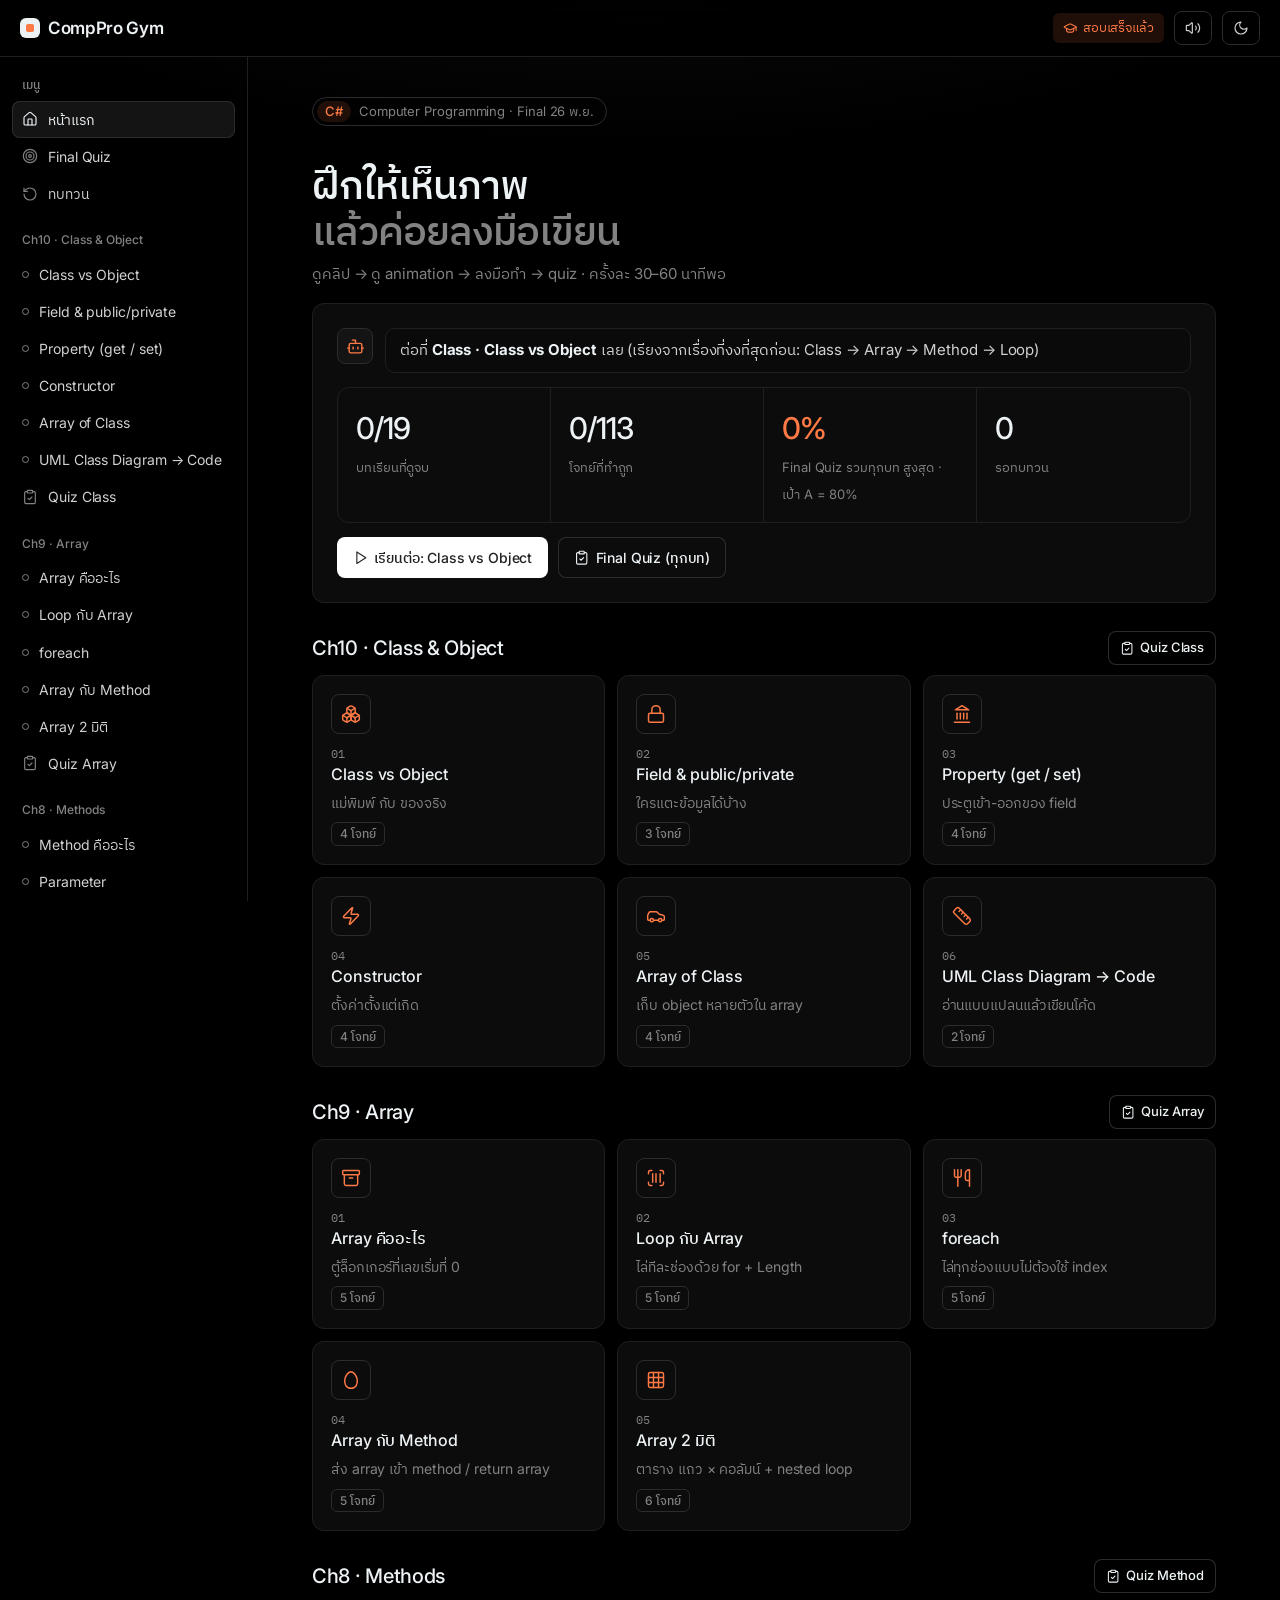
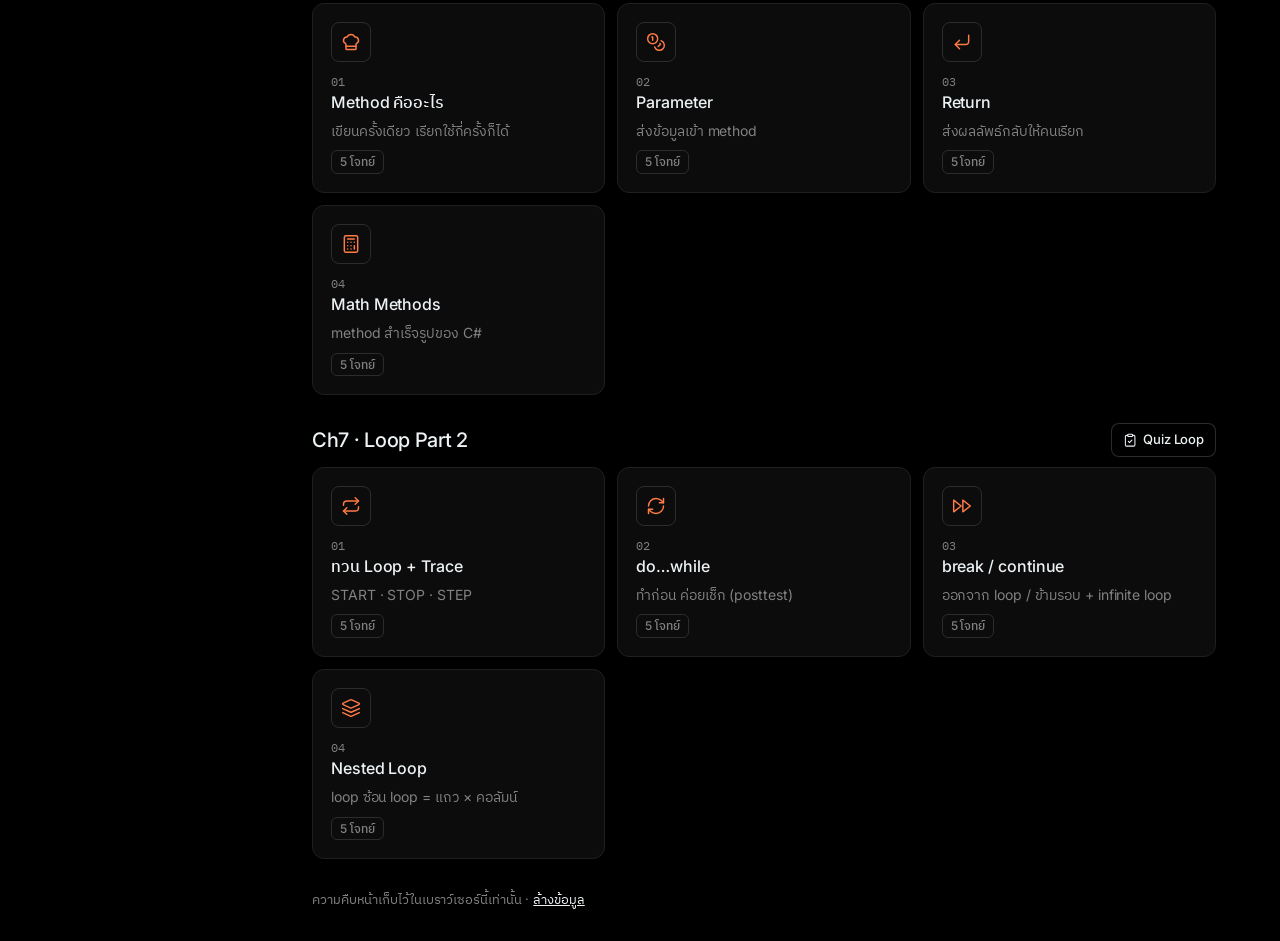
==== commit 93d958ed: "Add Ch8 Methods and Ch7 Loop Part 2 (8 lessons, exam-style questions) Co-Authored-By: Claude Opus 5." ====
--- a/Computer-Programming/practice/index.html
+++ b/Computer-Programming/practice/index.html
@@ -302,7 +302,7 @@
 const esc = s => String(s).replace(/[&<>"]/g, c => ({'&':'&amp;','<':'&lt;','>':'&gt;','"':'&quot;'}[c]));
 const pick = a => a[Math.floor(Math.random()*a.length)];
 /* ---------- ไอคอนเส้น (Lucide, ISC license) ---------- */
-const ICONS = {"boxes": "<path d=\"M2.97 12.92A2 2 0 0 0 2 14.63v3.24a2 2 0 0 0 .97 1.71l3 1.8a2 2 0 0 0 2.06 0L12 19v-5.5l-5-3-4.03 2.42Z\" /> <path d=\"m7 16.5-4.74-2.85\" /> <path d=\"m7 16.5 5-3\" /> <path d=\"M7 16.5v5.17\" /> <path d=\"M12 13.5V19l3.97 2.38a2 2 0 0 0 2.06 0l3-1.8a2 2 0 0 0 .97-1.71v-3.24a2 2 0 0 0-.97-1.71L17 10.5l-5 3Z\" /> <path d=\"m17 16.5-5-3\" /> <path d=\"m17 16.5 4.74-2.85\" /> <path d=\"M17 16.5v5.17\" /> <path d=\"M7.97 4.42A2 2 0 0 0 7 6.13v4.37l5 3 5-3V6.13a2 2 0 0 0-.97-1.71l-3-1.8a2 2 0 0 0-2.06 0l-3 1.8Z\" /> <path d=\"M12 8 7.26 5.15\" /> <path d=\"m12 8 4.74-2.85\" /> <path d=\"M12 13.5V8\" />", "lock": "<rect width=\"18\" height=\"11\" x=\"3\" y=\"11\" rx=\"2\" ry=\"2\" /> <path d=\"M7 11V7a5 5 0 0 1 10 0v4\" />", "landmark": "<line x1=\"3\" x2=\"21\" y1=\"22\" y2=\"22\" /> <line x1=\"6\" x2=\"6\" y1=\"18\" y2=\"11\" /> <line x1=\"10\" x2=\"10\" y1=\"18\" y2=\"11\" /> <line x1=\"14\" x2=\"14\" y1=\"18\" y2=\"11\" /> <line x1=\"18\" x2=\"18\" y1=\"18\" y2=\"11\" /> <polygon points=\"12 2 20 7 4 7\" />", "zap": "<path d=\"M4 14a1 1 0 0 1-.78-1.63l9.9-10.2a.5.5 0 0 1 .86.46l-1.92 6.02A1 1 0 0 0 13 10h7a1 1 0 0 1 .78 1.63l-9.9 10.2a.5.5 0 0 1-.86-.46l1.92-6.02A1 1 0 0 0 11 14z\" />", "car": "<path d=\"M19 17h2c.6 0 1-.4 1-1v-3c0-.9-.7-1.7-1.5-1.9C18.7 10.6 16 10 16 10s-1.3-1.4-2.2-2.3c-.5-.4-1.1-.7-1.8-.7H5c-.6 0-1.1.4-1.4.9l-1.4 2.9A3.7 3.7 0 0 0 2 12v4c0 .6.4 1 1 1h2\" /> <circle cx=\"7\" cy=\"17\" r=\"2\" /> <path d=\"M9 17h6\" /> <circle cx=\"17\" cy=\"17\" r=\"2\" />", "ruler": "<path d=\"M21.3 15.3a2.4 2.4 0 0 1 0 3.4l-2.6 2.6a2.4 2.4 0 0 1-3.4 0L2.7 8.7a2.41 2.41 0 0 1 0-3.4l2.6-2.6a2.41 2.41 0 0 1 3.4 0Z\" /> <path d=\"m14.5 12.5 2-2\" /> <path d=\"m11.5 9.5 2-2\" /> <path d=\"m8.5 6.5 2-2\" /> <path d=\"m17.5 15.5 2-2\" />", "bot": "<path d=\"M12 8V4H8\" /> <rect width=\"16\" height=\"12\" x=\"4\" y=\"8\" rx=\"2\" /> <path d=\"M2 14h2\" /> <path d=\"M20 14h2\" /> <path d=\"M15 13v2\" /> <path d=\"M9 13v2\" />", "play": "<polygon points=\"6 3 20 12 6 21 6 3\" />", "pause": "<rect x=\"14\" y=\"4\" width=\"4\" height=\"16\" rx=\"1\" /> <rect x=\"6\" y=\"4\" width=\"4\" height=\"16\" rx=\"1\" />", "skip-back": "<polygon points=\"19 20 9 12 19 4 19 20\" /> <line x1=\"5\" x2=\"5\" y1=\"19\" y2=\"5\" />", "chevron-left": "<path d=\"m15 18-6-6 6-6\" />", "skip-forward": "<polygon points=\"5 4 15 12 5 20 5 4\" /> <line x1=\"19\" x2=\"19\" y1=\"5\" y2=\"19\" />", "volume-2": "<path d=\"M11 4.702a.705.705 0 0 0-1.203-.498L6.413 7.587A1.4 1.4 0 0 1 5.416 8H3a1 1 0 0 0-1 1v6a1 1 0 0 0 1 1h2.416a1.4 1.4 0 0 1 .997.413l3.383 3.384A.705.705 0 0 0 11 19.298z\" /> <path d=\"M16 9a5 5 0 0 1 0 6\" /> <path d=\"M19.364 18.364a9 9 0 0 0 0-12.728\" />", "volume-x": "<path d=\"M11 4.702a.705.705 0 0 0-1.203-.498L6.413 7.587A1.4 1.4 0 0 1 5.416 8H3a1 1 0 0 0-1 1v6a1 1 0 0 0 1 1h2.416a1.4 1.4 0 0 1 .997.413l3.383 3.384A.705.705 0 0 0 11 19.298z\" /> <line x1=\"22\" x2=\"16\" y1=\"9\" y2=\"15\" /> <line x1=\"16\" x2=\"22\" y1=\"9\" y2=\"15\" />", "moon": "<path d=\"M12 3a6 6 0 0 0 9 9 9 9 0 1 1-9-9Z\" />", "sun": "<circle cx=\"12\" cy=\"12\" r=\"4\" /> <path d=\"M12 2v2\" /> <path d=\"M12 20v2\" /> <path d=\"m4.93 4.93 1.41 1.41\" /> <path d=\"m17.66 17.66 1.41 1.41\" /> <path d=\"M2 12h2\" /> <path d=\"M20 12h2\" /> <path d=\"m6.34 17.66-1.41 1.41\" /> <path d=\"m19.07 4.93-1.41 1.41\" />", "house": "<path d=\"M15 21v-8a1 1 0 0 0-1-1h-4a1 1 0 0 0-1 1v8\" /> <path d=\"M3 10a2 2 0 0 1 .709-1.528l7-5.999a2 2 0 0 1 2.582 0l7 5.999A2 2 0 0 1 21 10v9a2 2 0 0 1-2 2H5a2 2 0 0 1-2-2z\" />", "target": "<circle cx=\"12\" cy=\"12\" r=\"10\" /> <circle cx=\"12\" cy=\"12\" r=\"6\" /> <circle cx=\"12\" cy=\"12\" r=\"2\" />", "rotate-ccw": "<path d=\"M3 12a9 9 0 1 0 9-9 9.75 9.75 0 0 0-6.74 2.74L3 8\" /> <path d=\"M3 3v5h5\" />", "clock": "<circle cx=\"12\" cy=\"12\" r=\"10\" /> <polyline points=\"12 6 12 12 16 14\" />", "graduation-cap": "<path d=\"M21.42 10.922a1 1 0 0 0-.019-1.838L12.83 5.18a2 2 0 0 0-1.66 0L2.6 9.08a1 1 0 0 0 0 1.832l8.57 3.908a2 2 0 0 0 1.66 0z\" /> <path d=\"M22 10v6\" /> <path d=\"M6 12.5V16a6 3 0 0 0 12 0v-3.5\" />", "clipboard-check": "<rect width=\"8\" height=\"4\" x=\"8\" y=\"2\" rx=\"1\" ry=\"1\" /> <path d=\"M16 4h2a2 2 0 0 1 2 2v14a2 2 0 0 1-2 2H6a2 2 0 0 1-2-2V6a2 2 0 0 1 2-2h2\" /> <path d=\"m9 14 2 2 4-4\" />", "archive": "<rect width=\"20\" height=\"5\" x=\"2\" y=\"3\" rx=\"1\" /> <path d=\"M4 8v11a2 2 0 0 0 2 2h12a2 2 0 0 0 2-2V8\" /> <path d=\"M10 12h4\" />", "scan-barcode": "<path d=\"M3 7V5a2 2 0 0 1 2-2h2\" /> <path d=\"M17 3h2a2 2 0 0 1 2 2v2\" /> <path d=\"M21 17v2a2 2 0 0 1-2 2h-2\" /> <path d=\"M7 21H5a2 2 0 0 1-2-2v-2\" /> <path d=\"M8 7v10\" /> <path d=\"M12 7v10\" /> <path d=\"M17 7v10\" />", "utensils": "<path d=\"M3 2v7c0 1.1.9 2 2 2h4a2 2 0 0 0 2-2V2\" /> <path d=\"M7 2v20\" /> <path d=\"M21 15V2a5 5 0 0 0-5 5v6c0 1.1.9 2 2 2h3Zm0 0v7\" />", "egg": "<path d=\"M12 22c6.23-.05 7.87-5.57 7.5-10-.36-4.34-3.95-9.96-7.5-10-3.55.04-7.14 5.66-7.5 10-.37 4.43 1.27 9.95 7.5 10z\" />", "grid-3x3": "<rect width=\"18\" height=\"18\" x=\"3\" y=\"3\" rx=\"2\" /> <path d=\"M3 9h18\" /> <path d=\"M3 15h18\" /> <path d=\"M9 3v18\" /> <path d=\"M15 3v18\" />"};
+const ICONS = {"boxes": "<path d=\"M2.97 12.92A2 2 0 0 0 2 14.63v3.24a2 2 0 0 0 .97 1.71l3 1.8a2 2 0 0 0 2.06 0L12 19v-5.5l-5-3-4.03 2.42Z\" /> <path d=\"m7 16.5-4.74-2.85\" /> <path d=\"m7 16.5 5-3\" /> <path d=\"M7 16.5v5.17\" /> <path d=\"M12 13.5V19l3.97 2.38a2 2 0 0 0 2.06 0l3-1.8a2 2 0 0 0 .97-1.71v-3.24a2 2 0 0 0-.97-1.71L17 10.5l-5 3Z\" /> <path d=\"m17 16.5-5-3\" /> <path d=\"m17 16.5 4.74-2.85\" /> <path d=\"M17 16.5v5.17\" /> <path d=\"M7.97 4.42A2 2 0 0 0 7 6.13v4.37l5 3 5-3V6.13a2 2 0 0 0-.97-1.71l-3-1.8a2 2 0 0 0-2.06 0l-3 1.8Z\" /> <path d=\"M12 8 7.26 5.15\" /> <path d=\"m12 8 4.74-2.85\" /> <path d=\"M12 13.5V8\" />", "lock": "<rect width=\"18\" height=\"11\" x=\"3\" y=\"11\" rx=\"2\" ry=\"2\" /> <path d=\"M7 11V7a5 5 0 0 1 10 0v4\" />", "landmark": "<line x1=\"3\" x2=\"21\" y1=\"22\" y2=\"22\" /> <line x1=\"6\" x2=\"6\" y1=\"18\" y2=\"11\" /> <line x1=\"10\" x2=\"10\" y1=\"18\" y2=\"11\" /> <line x1=\"14\" x2=\"14\" y1=\"18\" y2=\"11\" /> <line x1=\"18\" x2=\"18\" y1=\"18\" y2=\"11\" /> <polygon points=\"12 2 20 7 4 7\" />", "zap": "<path d=\"M4 14a1 1 0 0 1-.78-1.63l9.9-10.2a.5.5 0 0 1 .86.46l-1.92 6.02A1 1 0 0 0 13 10h7a1 1 0 0 1 .78 1.63l-9.9 10.2a.5.5 0 0 1-.86-.46l1.92-6.02A1 1 0 0 0 11 14z\" />", "car": "<path d=\"M19 17h2c.6 0 1-.4 1-1v-3c0-.9-.7-1.7-1.5-1.9C18.7 10.6 16 10 16 10s-1.3-1.4-2.2-2.3c-.5-.4-1.1-.7-1.8-.7H5c-.6 0-1.1.4-1.4.9l-1.4 2.9A3.7 3.7 0 0 0 2 12v4c0 .6.4 1 1 1h2\" /> <circle cx=\"7\" cy=\"17\" r=\"2\" /> <path d=\"M9 17h6\" /> <circle cx=\"17\" cy=\"17\" r=\"2\" />", "ruler": "<path d=\"M21.3 15.3a2.4 2.4 0 0 1 0 3.4l-2.6 2.6a2.4 2.4 0 0 1-3.4 0L2.7 8.7a2.41 2.41 0 0 1 0-3.4l2.6-2.6a2.41 2.41 0 0 1 3.4 0Z\" /> <path d=\"m14.5 12.5 2-2\" /> <path d=\"m11.5 9.5 2-2\" /> <path d=\"m8.5 6.5 2-2\" /> <path d=\"m17.5 15.5 2-2\" />", "bot": "<path d=\"M12 8V4H8\" /> <rect width=\"16\" height=\"12\" x=\"4\" y=\"8\" rx=\"2\" /> <path d=\"M2 14h2\" /> <path d=\"M20 14h2\" /> <path d=\"M15 13v2\" /> <path d=\"M9 13v2\" />", "play": "<polygon points=\"6 3 20 12 6 21 6 3\" />", "pause": "<rect x=\"14\" y=\"4\" width=\"4\" height=\"16\" rx=\"1\" /> <rect x=\"6\" y=\"4\" width=\"4\" height=\"16\" rx=\"1\" />", "skip-back": "<polygon points=\"19 20 9 12 19 4 19 20\" /> <line x1=\"5\" x2=\"5\" y1=\"19\" y2=\"5\" />", "chevron-left": "<path d=\"m15 18-6-6 6-6\" />", "skip-forward": "<polygon points=\"5 4 15 12 5 20 5 4\" /> <line x1=\"19\" x2=\"19\" y1=\"5\" y2=\"19\" />", "volume-2": "<path d=\"M11 4.702a.705.705 0 0 0-1.203-.498L6.413 7.587A1.4 1.4 0 0 1 5.416 8H3a1 1 0 0 0-1 1v6a1 1 0 0 0 1 1h2.416a1.4 1.4 0 0 1 .997.413l3.383 3.384A.705.705 0 0 0 11 19.298z\" /> <path d=\"M16 9a5 5 0 0 1 0 6\" /> <path d=\"M19.364 18.364a9 9 0 0 0 0-12.728\" />", "volume-x": "<path d=\"M11 4.702a.705.705 0 0 0-1.203-.498L6.413 7.587A1.4 1.4 0 0 1 5.416 8H3a1 1 0 0 0-1 1v6a1 1 0 0 0 1 1h2.416a1.4 1.4 0 0 1 .997.413l3.383 3.384A.705.705 0 0 0 11 19.298z\" /> <line x1=\"22\" x2=\"16\" y1=\"9\" y2=\"15\" /> <line x1=\"16\" x2=\"22\" y1=\"9\" y2=\"15\" />", "moon": "<path d=\"M12 3a6 6 0 0 0 9 9 9 9 0 1 1-9-9Z\" />", "sun": "<circle cx=\"12\" cy=\"12\" r=\"4\" /> <path d=\"M12 2v2\" /> <path d=\"M12 20v2\" /> <path d=\"m4.93 4.93 1.41 1.41\" /> <path d=\"m17.66 17.66 1.41 1.41\" /> <path d=\"M2 12h2\" /> <path d=\"M20 12h2\" /> <path d=\"m6.34 17.66-1.41 1.41\" /> <path d=\"m19.07 4.93-1.41 1.41\" />", "house": "<path d=\"M15 21v-8a1 1 0 0 0-1-1h-4a1 1 0 0 0-1 1v8\" /> <path d=\"M3 10a2 2 0 0 1 .709-1.528l7-5.999a2 2 0 0 1 2.582 0l7 5.999A2 2 0 0 1 21 10v9a2 2 0 0 1-2 2H5a2 2 0 0 1-2-2z\" />", "target": "<circle cx=\"12\" cy=\"12\" r=\"10\" /> <circle cx=\"12\" cy=\"12\" r=\"6\" /> <circle cx=\"12\" cy=\"12\" r=\"2\" />", "rotate-ccw": "<path d=\"M3 12a9 9 0 1 0 9-9 9.75 9.75 0 0 0-6.74 2.74L3 8\" /> <path d=\"M3 3v5h5\" />", "clock": "<circle cx=\"12\" cy=\"12\" r=\"10\" /> <polyline points=\"12 6 12 12 16 14\" />", "graduation-cap": "<path d=\"M21.42 10.922a1 1 0 0 0-.019-1.838L12.83 5.18a2 2 0 0 0-1.66 0L2.6 9.08a1 1 0 0 0 0 1.832l8.57 3.908a2 2 0 0 0 1.66 0z\" /> <path d=\"M22 10v6\" /> <path d=\"M6 12.5V16a6 3 0 0 0 12 0v-3.5\" />", "clipboard-check": "<rect width=\"8\" height=\"4\" x=\"8\" y=\"2\" rx=\"1\" ry=\"1\" /> <path d=\"M16 4h2a2 2 0 0 1 2 2v14a2 2 0 0 1-2 2H6a2 2 0 0 1-2-2V6a2 2 0 0 1 2-2h2\" /> <path d=\"m9 14 2 2 4-4\" />", "archive": "<rect width=\"20\" height=\"5\" x=\"2\" y=\"3\" rx=\"1\" /> <path d=\"M4 8v11a2 2 0 0 0 2 2h12a2 2 0 0 0 2-2V8\" /> <path d=\"M10 12h4\" />", "scan-barcode": "<path d=\"M3 7V5a2 2 0 0 1 2-2h2\" /> <path d=\"M17 3h2a2 2 0 0 1 2 2v2\" /> <path d=\"M21 17v2a2 2 0 0 1-2 2h-2\" /> <path d=\"M7 21H5a2 2 0 0 1-2-2v-2\" /> <path d=\"M8 7v10\" /> <path d=\"M12 7v10\" /> <path d=\"M17 7v10\" />", "utensils": "<path d=\"M3 2v7c0 1.1.9 2 2 2h4a2 2 0 0 0 2-2V2\" /> <path d=\"M7 2v20\" /> <path d=\"M21 15V2a5 5 0 0 0-5 5v6c0 1.1.9 2 2 2h3Zm0 0v7\" />", "egg": "<path d=\"M12 22c6.23-.05 7.87-5.57 7.5-10-.36-4.34-3.95-9.96-7.5-10-3.55.04-7.14 5.66-7.5 10-.37 4.43 1.27 9.95 7.5 10z\" />", "grid-3x3": "<rect width=\"18\" height=\"18\" x=\"3\" y=\"3\" rx=\"2\" /> <path d=\"M3 9h18\" /> <path d=\"M3 15h18\" /> <path d=\"M9 3v18\" /> <path d=\"M15 3v18\" />", "chef-hat": "<path d=\"M17 21a1 1 0 0 0 1-1v-5.35c0-.457.316-.844.727-1.041a4 4 0 0 0-2.134-7.589 5 5 0 0 0-9.186 0 4 4 0 0 0-2.134 7.588c.411.198.727.585.727 1.041V20a1 1 0 0 0 1 1Z\" /> <path d=\"M6 17h12\" />", "coins": "<circle cx=\"8\" cy=\"8\" r=\"6\" /> <path d=\"M18.09 10.37A6 6 0 1 1 10.34 18\" /> <path d=\"M7 6h1v4\" /> <path d=\"m16.71 13.88.7.71-2.82 2.82\" />", "corner-down-left": "<polyline points=\"9 10 4 15 9 20\" /> <path d=\"M20 4v7a4 4 0 0 1-4 4H4\" />", "calculator": "<rect width=\"16\" height=\"20\" x=\"4\" y=\"2\" rx=\"2\" /> <line x1=\"8\" x2=\"16\" y1=\"6\" y2=\"6\" /> <line x1=\"16\" x2=\"16\" y1=\"14\" y2=\"18\" /> <path d=\"M16 10h.01\" /> <path d=\"M12 10h.01\" /> <path d=\"M8 10h.01\" /> <path d=\"M12 14h.01\" /> <path d=\"M8 14h.01\" /> <path d=\"M12 18h.01\" /> <path d=\"M8 18h.01\" />", "repeat": "<path d=\"m17 2 4 4-4 4\" /> <path d=\"M3 11v-1a4 4 0 0 1 4-4h14\" /> <path d=\"m7 22-4-4 4-4\" /> <path d=\"M21 13v1a4 4 0 0 1-4 4H3\" />", "refresh-cw": "<path d=\"M3 12a9 9 0 0 1 9-9 9.75 9.75 0 0 1 6.74 2.74L21 8\" /> <path d=\"M21 3v5h-5\" /> <path d=\"M21 12a9 9 0 0 1-9 9 9.75 9.75 0 0 1-6.74-2.74L3 16\" /> <path d=\"M8 16H3v5\" />", "fast-forward": "<polygon points=\"13 19 22 12 13 5 13 19\" /> <polygon points=\"2 19 11 12 2 5 2 19\" />", "layers": "<path d=\"m12.83 2.18a2 2 0 0 0-1.66 0L2.6 6.08a1 1 0 0 0 0 1.83l8.58 3.91a2 2 0 0 0 1.66 0l8.58-3.9a1 1 0 0 0 0-1.83Z\" /> <path d=\"m22 17.65-9.17 4.16a2 2 0 0 1-1.66 0L2 17.65\" /> <path d=\"m22 12.65-9.17 4.16a2 2 0 0 1-1.66 0L2 12.65\" />"};
 const ic = (n, cls='') => `<svg class="ic ${cls}" viewBox="0 0 24 24" fill="none" stroke="currentColor" stroke-width="1.75" stroke-linecap="round" stroke-linejoin="round" aria-hidden="true">${ICONS[n]}</svg>`;
 const BOT_AVA = `<div class="ava">${ic('bot')}</div>`;
 const lines = s => s.replace(/^\n/, '').replace(/\n\s*$/, '').split('\n');
@@ -1100,7 +1100,7 @@
     yt:'C# foreach array ภาษาไทย',
     video:{
       th:[{ id:'YboQQ8ms5W0', title:'เข้าถึงสมาชิกด้วย ForEach' }],
-      en:[] },
+      en:[{ id:'WhACXlObR8s', title:'C# foreach loop' }] },
     trace:t,
     key:[
       'รูปแบบ: <code>foreach (ชนิด ชื่อ in arrayName) { … }</code>',
@@ -1386,17 +1386,838 @@
 Console.WriteLine(CountBig(scores, 60));`, ans:'3', ask:'ตัวไหนบ้างมากกว่า 60?', why:'80, 62, 90 มากกว่า 60 → 3 ตัว' },
 ];
 
+/* =========================================================
+   DATA — Chapter 8: Methods
+   ========================================================= */
+const CH8 = { id:'ch8', title:'Ch8 · Methods', short:'Method', lessons: [] };
+
+/* ----- M1 Method คืออะไร + การเรียกใช้ ----- */
+(function(){
+  const t = trace(`
+static void SayHi()
+{
+    Console.WriteLine("Hi!");
+    Console.WriteLine("I am a method");
+}
+
+static void Main(string[] args)
+{
+    Console.WriteLine("Start");
+    SayHi();
+    SayHi();
+    Console.WriteLine("End");
+}`);
+  t.build
+   .step([1,5], '<b>method</b> = กลุ่มคำสั่งที่ตั้งชื่อไว้ เขียนครั้งเดียว เรียกใช้กี่ครั้งก็ได้ · ตอนนี้แค่ "เขียนสูตรเก็บไว้" ยังไม่ได้ทำงานนะ')
+   .step(7, 'โปรแกรมเริ่มที่ <code>Main</code> เสมอ ถึง SayHi จะเขียนไว้ข้างบนก็ตาม · method ต้องอยู่<b>นอก</b> Main')
+   .step(9, 'แสดง Start', b => b.print('Start'))
+   .step(10, '<b>เรียก</b> <code>SayHi()</code> → กระโดดไปทำใน method', b => b.v('ตอนนี้อยู่ใน', 'Main → SayHi'))
+   .step(3, 'ทำคำสั่งใน SayHi ทีละบรรทัด', b => b.print('Hi!'))
+   .step(4, '', b => b.print('I am a method'))
+   .step(11, 'ทำจบ → <b>กลับมาที่บรรทัดถัดจากที่เรียก</b> แล้วเรียกซ้ำอีกรอบ', b => b.v('ตอนนี้อยู่ใน', 'Main → SayHi'))
+   .step([3,4], 'ทำ SayHi อีกครั้ง โดยไม่ต้องเขียนโค้ดซ้ำ = <b>code reuse</b>', b => { b.print('Hi!'); b.print('I am a method'); })
+   .step(12, 'กลับ Main แสดง End จบโปรแกรม', b => { b.v('ตอนนี้อยู่ใน', 'Main'); b.print('End'); });
+  t.steps[5].say = 'บรรทัดถัดไปใน SayHi';
+  CH8.lessons.push({
+    id:'m1', icon:'chef-hat', title:'Method คืออะไร', sub:'เขียนครั้งเดียว เรียกใช้กี่ครั้งก็ได้',
+    analogy:{ img:'', credit:'', title:'Method = สูตรอาหารที่ตั้งชื่อไว้', text:'เขียนสูตร "ผัดกะเพรา" ไว้ครั้งเดียว อยากกินเมื่อไหร่ก็แค่เรียกชื่อสูตร ไม่ต้องเขียนขั้นตอนใหม่ทุกครั้ง · ตั้งชื่อ method เป็น<b>คำกริยา</b> เช่น <code>SayHi</code>, <code>CalTotal</code>' },
+    yt:'สอน C# method ภาษาไทย',
+    video:{
+      th:[{ id:'5jkrECOtGRc', title:'การสร้างเมธอด (Method)' }],
+      en:[{ id:'IPpEefuFiVM', title:'C# methods' }] },
+    trace:t,
+    key:[
+      'โครงสร้าง: <code>modifier returnType Name(parameters) { body }</code>',
+      'เช่น <code>public static void SayHi() { … }</code> · <code>void</code> = ไม่ส่งค่ากลับ',
+      'method ต้องอยู่<b>นอก Main</b> · โปรแกรมเริ่มที่ Main เสมอ',
+      'เรียกใช้: <code>SayHi();</code> → ทำจบแล้วกลับมาบรรทัดถัดไป',
+      'ข้อดี: อ่านง่าย แบ่งงานเป็นส่วนเล็ก และ <b>reuse</b> ได้ · ชื่อขึ้นต้นตัวใหญ่ทุกคำ (PascalCase)',
+    ],
+    more:`<p>5 ส่วนของ method:</p>
+<pre class="code">public  static  int   Sum ( int a, int b )   // 1 modifier · static · 2 return type · 3 ชื่อ · 4 parameters
+{
+    return a + b;                            // 5 body
+}</pre>
+<p><code>static</code> method เรียกได้เลยโดยไม่ต้องสร้าง object และเรียกได้เฉพาะ static method อื่น (เพราะ Main เป็น static)</p>`,
+    ex:[
+      { id:'m1a', type:'mcq', lv:1, q:'ข้อไหน<b>ไม่ใช่</b>ข้อดีของการใช้ method?', opts:['อ่านโค้ดง่ายขึ้น','ใช้โค้ดซ้ำได้ (reuse)','แบ่งโปรแกรมเป็นส่วนเล็ก ๆ','ทำให้โปรแกรมไม่มี error'], ans:3,
+        ask:'method ช่วยเรื่องการจัดระเบียบโค้ด หรือช่วยกัน bug ได้ 100%?', why:'method ช่วยให้อ่านง่าย แบ่งส่วน และ reuse ได้ แต่ไม่ได้กัน error' },
+      { id:'m1b', type:'output', lv:1, q:'แสดงผลอะไร? (ตามแบบฝึก Exercise#1 ในสไลด์)', code:`static void P1() { Console.WriteLine("**"); }
+static void P2() { Console.WriteLine(" **"); }
+
+static void Main(string[] args)
+{
+    P1();
+    P2();
+    P2();
+    P1();
+}`, ans:'**\n **\n **\n**',
+        ask:'Main เรียก method ตามลำดับไหน? P2 มีเว้นวรรคข้างหน้ามั้ย?', why:'P1 → P2 → P2 → P1 ตามลำดับที่เรียก (P2 มีช่องว่างนำหน้า)' },
+      { id:'m1c', type:'mcq', lv:2, q:'<code>public static void SayHi()</code> คำว่า <code>void</code> หมายถึงอะไร?', opts:['method นี้ไม่มี parameter','method นี้ไม่ส่งค่ากลับ','method นี้เรียกได้ครั้งเดียว','method นี้ไม่มีคำสั่งข้างใน'], ans:1,
+        ask:'void อยู่ตำแหน่งของ "return type" — แปลว่า return อะไรกลับมา?', why:'void = ไม่มีค่าส่งกลับ (ส่วน parameter ดูจากในวงเล็บ)' },
+      { id:'m1d', type:'mcq', lv:2, q:'ตามที่สไลด์สอน method ที่เราสร้างเอง (user-defined) ต้องเขียนไว้ที่ไหน?', opts:['ใน Main ก่อนเรียกใช้','นอก Main (แต่อยู่ใน class เดียวกัน)','ในไฟล์ใหม่เท่านั้น','ที่ไหนก็ได้ ขอแค่มี void'], ans:1,
+        ask:'สไลด์ Defining Method มีตัวหนาเตือนไว้ว่า "Our methods must be … of the Main( )"', why:'ตามสไลด์: <i>Our methods must be outside of the Main()</i> → เขียนนอก Main แต่อยู่ใน class เดียวกัน' },
+      { id:'m1e', type:'write', lv:2, q:'เขียน method <code>static void ShowLine()</code> ที่แสดง <code>"----------"</code> แล้วเรียกใช้ใน Main <b>2 ครั้ง</b>',
+        starter:`
+
+static void Main(string[] args)
+{
+
+}`,
+        rules:[
+          { re:/static\s+void\s+ShowLine\s*\(\s*\)/, msg:'ยังไม่มีหัว method <code>static void ShowLine()</code>' },
+          { re:/Console\s*\.\s*WriteLine\s*\(\s*"-+"\s*\)\s*;/, msg:'ใน method ต้องมี <code>Console.WriteLine("----------");</code>' },
+          { re:/(ShowLine\s*\(\s*\)\s*;[\s\S]*){2}/, msg:'ต้องเรียก <code>ShowLine();</code> ใน Main 2 ครั้ง' },
+        ],
+        ask:'method เขียนนอก Main แล้วใน Main เรียกด้วยชื่อ + () + ; กี่ครั้ง?',
+        answer:`static void ShowLine()
+{
+    Console.WriteLine("----------");
+}
+
+static void Main(string[] args)
+{
+    ShowLine();
+    ShowLine();
+}` },
+    ]
+  });
+})();
+
+/* ----- M2 Parameter ----- */
+(function(){
+  const t = trace(`
+static void ShowName(string name, int age)
+{
+    Console.WriteLine("Hello " + name);
+    Console.WriteLine("You are " + age + " years old.");
+}
+
+static void Main(string[] args)
+{
+    ShowName("Lisa", 23);
+    string n = "Mew";
+    ShowName(n, 19);
+}`);
+  t.build
+   .step(1, '<b>parameter</b> = ตัวแปรที่รอรับค่าจากคนเรียก · method นี้รับ 2 ค่า: string แล้วตามด้วย int')
+   .step(9, 'เรียกพร้อม<b>ส่งค่า</b> (argument) "Lisa" กับ 23 → ส่งตาม<b>ลำดับ</b>: ตัวแรกไป name ตัวที่สองไป age')
+   .step(1, 'ใน method: name = "Lisa", age = 23', b => { b.v('name', '"Lisa"'); b.v('age', '23'); })
+   .step(3, '', b => b.print('Hello Lisa'))
+   .step(4, '', b => b.print('You are 23 years old.'))
+   .step(10, 'จบ method → name กับ age หายไป (อยู่ได้แค่ใน method) · สร้างตัวแปร n ใน Main', b => { b.drop('name'); b.drop('age'); b.v('n', '"Mew"'); })
+   .step(11, 'ส่งตัวแปรก็ได้ → C# ส่ง<b>ค่า</b>ของ n ไปให้ (copy ค่า)', b => {})
+   .step(1, 'name = "Mew", age = 19', b => { b.v('name', '"Mew"'); b.v('age', '19'); })
+   .step([3,4], 'method เดิม แต่ผลต่างกันตามค่าที่ส่งเข้าไป 🎯', b => { b.print('Hello Mew'); b.print('You are 19 years old.'); });
+  t.steps[3].say = 'ใช้ name ได้เหมือนตัวแปรปกติ → Hello Lisa';
+  t.steps[4].say = 'ใช้ age → You are 23 years old.';
+  CH8.lessons.push({
+    id:'m2', icon:'coins', title:'Parameter', sub:'ส่งข้อมูลเข้า method',
+    analogy:{ img:'', credit:'', title:'Parameter = ช่องหยอดเหรียญ + ปุ่มเลือกของ', text:'ตู้กดน้ำต้องรู้ว่าเราจะเอาอะไร → เราส่งข้อมูลเข้าไป (เหรียญ + ปุ่ม) · ต้องส่ง<b>ครบ ชนิดถูก และเรียงถูกลำดับ</b> ไม่งั้นตู้ไม่ทำงาน' },
+    yt:'C# method parameter ภาษาไทย',
+    video:{
+      th:[{ id:'sa9v71d2Jcg', title:'เมธอดรับค่าข้อมูล' },{ id:'5cvYCB3k_kQ', title:'Default Parameter' }],
+      en:[{ id:'IPpEefuFiVM', title:'C# methods (parameters)' },{ id:'LjRyW-W4uDs', title:'Method overloading' }] },
+    trace:t,
+    key:[
+      'ประกาศ: <code>static void ShowName(string name, int age)</code> คั่นด้วย <b>,</b> และต้องบอกชนิดทุกตัว',
+      'เรียก: <code>ShowName("Lisa", 23);</code> ส่งตาม<b>ลำดับ</b> จำนวนและชนิดต้องตรง',
+      'parameter เป็นตัวแปร<b>เฉพาะใน method</b> ออกจาก method แล้วหายไป',
+      'ส่งตัวแปร int/double/string → ส่งแค่<b>ค่า</b> (copy) แก้ใน method ไม่กระทบตัวแปรใน Main',
+    ],
+    more:`<p>ตัวอย่างจาก Exercise#2 ในสไลด์:</p>
+<pre class="code">static void CalNumYear(int startYear, int endYear)
+{
+    if (startYear &gt; endYear)
+        Console.WriteLine("Invalid input!!!");
+    else
+        Console.WriteLine("Working experience: " + (endYear - startYear) + " years");
+}
+// เรียก: CalNumYear(tmpStartYear, tmpEndYear);   ← ส่งตัวแปรของ Main เข้าไป</pre>`,
+    ex:[
+      { id:'m2a', type:'mcq', lv:1, q:'มี <code>static void Greet(string name, int age)</code> เรียกแบบไหนถูก?', opts:['<code>Greet(20, "Ploy");</code>','<code>Greet("Ploy", 20);</code>','<code>Greet("Ploy");</code>','<code>Greet(string "Ploy", int 20);</code>'], ans:1,
+        ask:'parameter ตัวแรกเป็นชนิดอะไร ตัวที่สองชนิดอะไร? ตอนเรียกต้องใส่ชนิดด้วยมั้ย?', why:'ส่งตามลำดับและชนิด: string ก่อน int → <code>Greet("Ploy", 20)</code> และตอนเรียกไม่ต้องเขียนชนิด' },
+      { id:'m2b', type:'output', lv:2, q:'แสดงผลอะไร?', code:`static void AddTen(int x)
+{
+    x = x + 10;
+    Console.WriteLine("in: " + x);
+}
+
+static void Main(string[] args)
+{
+    int num = 5;
+    AddTen(num);
+    Console.WriteLine("out: " + num);
+}`, ans:'in: 15\nout: 5',
+        ask:'x ใน method เป็นตัวเดียวกับ num หรือแค่ได้ copy ค่าไป?', why:'int ส่งแบบ copy ค่า → x เปลี่ยนเป็น 15 แต่ num ใน Main ยังเป็น 5 (ต่างจากการส่ง array ใน Ch9!)' },
+      { id:'m2c', type:'bug', lv:2, q:'compile ไม่ผ่าน คลิกบรรทัดที่ผิด', code:`static void ShowName(string name, int age)
+{
+    Console.WriteLine(name + " " + age);
+}
+
+static void Main(string[] args)
+{
+    ShowName("Lisa");
+}`, ans:8,
+        ask:'method ต้องการกี่ค่า? ตอนเรียกส่งไปกี่ค่า?', why:'ต้องส่ง 2 ค่า แต่ส่งไปแค่ 1 → error CS7036 (ไม่มีค่าให้ parameter age)' },
+      { id:'m2d', type:'output', lv:2, q:'แสดงผลอะไร? (ตามลำดับ parameter)', code:`static void Info(int a, int b)
+{
+    Console.WriteLine(a - b);
+}
+
+static void Main(string[] args)
+{
+    int x = 3, y = 10;
+    Info(y, x);
+}`, ans:'7',
+        ask:'ส่ง y ไปเป็น a หรือ b? (ดูตำแหน่ง ไม่ใช่ชื่อ)', why:'ส่งตามตำแหน่ง: a = y = 10, b = x = 3 → 10 − 3 = 7' },
+      { id:'m2e', type:'write', lv:3, q:'เขียน method <code>static void ShowPrice(string item, double price)</code> ที่แสดง เช่น <code>Coffee costs 45 baht</code> แล้วเรียกใน Main ด้วย "Coffee" กับ 45',
+        starter:`
+
+static void Main(string[] args)
+{
+
+}`,
+        rules:[
+          { re:/static\s+void\s+ShowPrice\s*\(\s*string\s+item\s*,\s*double\s+price\s*\)/, msg:'หัว method ต้องเป็น <code>static void ShowPrice(string item, double price)</code>' },
+          { re:/Console\s*\.\s*Write(Line)?\s*\([^;]*item[^;]*price[^;]*\)\s*;/, msg:'ใน method ต้องแสดงทั้ง <code>item</code> และ <code>price</code>' },
+          { re:/ShowPrice\s*\(\s*"Coffee"\s*,\s*45(\.0+)?\s*\)\s*;/, msg:'ใน Main ต้องเรียก <code>ShowPrice("Coffee", 45);</code>' },
+        ],
+        ask:'parameter 2 ตัวคั่นด้วยอะไร? ตอนเรียกต้องส่ง string ก่อนหรือตัวเลขก่อน?',
+        answer:`static void ShowPrice(string item, double price)
+{
+    Console.WriteLine(item + " costs " + price + " baht");
+}
+
+static void Main(string[] args)
+{
+    ShowPrice("Coffee", 45);
+}` },
+    ]
+  });
+})();
+
+/* ----- M3 Return ----- */
+(function(){
+  const t = trace(`
+static int Sum(int num1, int num2)
+{
+    return num1 + num2;
+}
+
+static int FindMax(int a, int b)
+{
+    if (a >= b) return a;
+    else return b;
+}
+
+static void Main(string[] args)
+{
+    int total = Sum(3, 4);
+    Console.WriteLine("Sum = " + total);
+    Console.WriteLine("Max = " + FindMax(total, 10));
+}`);
+  t.build
+   .step(1, '<code>int</code> หน้าชื่อ = method นี้<b>ส่งค่า int กลับ</b> (ไม่ใช่ void แล้ว)')
+   .step(14, 'เรียก <code>Sum(3, 4)</code> แล้วจะเอา<b>ผลลัพธ์</b>ไปเก็บใน total')
+   .step(1, 'num1 = 3, num2 = 4', b => { b.v('num1', '3'); b.v('num2', '4'); })
+   .step(3, '<code>return</code> = ส่งค่า 7 กลับไป<b>และจบ method ทันที</b>', b => b.v('ค่าที่ return', '7'))
+   .step(14, 'เหมือนเอา 7 ไป<b>แทนที่</b> <code>Sum(3, 4)</code> → total = 7', b => { b.drop('num1'); b.drop('num2'); b.drop('ค่าที่ return'); b.v('total', '7'); })
+   .step(15, '', b => b.print('Sum = 7'))
+   .step(16, 'เรียก method ใน WriteLine ตรง ๆ ได้เลย → FindMax(7, 10)', b => {})
+   .step(6, 'a = 7, b = 10', b => { b.v('a', '7'); b.v('b', '10'); })
+   .step(8, '7 >= 10 ? ❌ ไม่จริง')
+   .step(9, 'return b → ส่ง 10 กลับ', b => b.v('ค่าที่ return', '10'))
+   .step(16, 'แสดง Max = 10 ✅', b => { b.drop('a'); b.drop('b'); b.drop('ค่าที่ return'); b.print('Max = 10'); });
+  t.steps[5].say = 'แสดง Sum = 7';
+  CH8.lessons.push({
+    id:'m3', icon:'corner-down-left', title:'Return', sub:'ส่งผลลัพธ์กลับให้คนเรียก',
+    analogy:{ img:'', credit:'', title:'Return = ของที่ตู้กดน้ำปล่อยออกมา', text:'ใส่เหรียญ (parameter) แล้วตู้<b>ส่งน้ำกลับมา 1 ขวด</b> (return) ให้เราเอาไปใช้ต่อ · ตู้บางแบบแค่ทำงานแต่ไม่ให้อะไรกลับ = <code>void</code>' },
+    yt:'C# method return ภาษาไทย',
+    video:{
+      th:[{ id:'_4-M9Qpk3rE', title:'เมธอด return ค่า' },{ id:'sIFLh-01Hy4', title:'รับค่าและ return' },{ id:'3AdJ9aRUgqY', title:'คุณสมบัติของ Return' }],
+      en:[{ id:'FaK5Nh20gVA', title:'C# return keyword' }] },
+    trace:t,
+    key:[
+      'return type หน้าชื่อต้อง<b>ตรงกับชนิดของค่าที่ return</b> เช่น <code>int</code> → return ค่า int',
+      'return ได้<b>ค่าเดียว</b> (อยากได้หลายค่า → return array, Ch9)',
+      '<code>return</code> แล้ว<b>จบ method ทันที</b> บรรทัดหลังจากนั้นไม่ทำ',
+      'ไม่ใช่ void แล้ว<b>ทุกทาง</b>ต้องมี return (ไม่งั้น error CS0161)',
+      '4 แบบตามสไลด์: ไม่รับ/ไม่ส่งกลับ · ไม่รับ/ส่งกลับ · รับ/ไม่ส่งกลับ · รับ/ส่งกลับ',
+    ],
+    more:`<p>4 รูปแบบ (ออกสอบแน่นอน):</p>
+<pre class="code">static void   SayHi()            { … }              // 1 ไม่รับ + ไม่ส่งกลับ
+static int    GetNumMajor()      { return 5; }      // 2 ไม่รับ + ส่งกลับ
+static void   ShowName(string n) { … }              // 3 รับ + ไม่ส่งกลับ
+static int    Sum(int a, int b)  { return a + b; }  // 4 รับ + ส่งกลับ</pre>
+<p>⚠️ <code>void</code> method เอาไปใช้เป็นค่าไม่ได้: <code>int x = SayHi();</code> ❌</p>`,
+    ex:[
+      { id:'m3a', type:'mcq', lv:1, q:'<code>static double Avg(int a, int b)</code> เป็นแบบไหนใน 4 แบบ?', opts:['ไม่รับ + ไม่ส่งกลับ','ไม่รับ + ส่งกลับ','รับ + ไม่ส่งกลับ','รับ + ส่งกลับ'], ans:3,
+        ask:'ในวงเล็บมี parameter มั้ย? return type เป็น void หรือไม่?', why:'มี parameter (a, b) และ return type เป็น double → รับ + ส่งกลับ' },
+      { id:'m3b', type:'output', lv:1, q:'แสดงผลอะไร?', code:`static int GetNumMajor()
+{
+    int numMajor = 5;
+    return numMajor;
+}
+
+static void Main(string[] args)
+{
+    Console.WriteLine("IT school has " + GetNumMajor() + " majors.");
+}`, ans:'IT school has 5 majors.',
+        ask:'GetNumMajor() ส่งค่าอะไรกลับมาแทนที่ตัวเอง?', why:'return 5 → เอา 5 ไปต่อในข้อความ' },
+      { id:'m3c', type:'output', lv:2, q:'แสดงผลอะไร? (ระวัง return จบ method ทันที)', code:`static int Check(int n)
+{
+    if (n > 0) return 1;
+    return -1;
+    Console.WriteLine("never");
+}
+
+static void Main(string[] args)
+{
+    Console.WriteLine(Check(5) + Check(-2));
+}`, ans:'0',
+        ask:'Check(5) ได้เท่าไหร่? Check(-2) ได้เท่าไหร่? บรรทัด "never" เคยทำมั้ย?', why:'Check(5) = 1, Check(-2) = −1 → 1 + (−1) = 0 · บรรทัดหลัง return ไม่มีวันทำ' },
+      { id:'m3d', type:'bug', lv:2, q:'compile ไม่ผ่าน คลิกบรรทัดที่ผิด', code:`static void SayHi()
+{
+    Console.WriteLine("Hi");
+}
+
+static void Main(string[] args)
+{
+    int r = SayHi();
+}`, ans:8,
+        ask:'SayHi ส่งค่าอะไรกลับมามั้ย (void)? แล้วเอาไปเก็บใน int ได้มั้ย?', why:'void ไม่มีค่าส่งกลับ → เอาไปใส่ตัวแปรไม่ได้ (CS0029)' },
+      { id:'m3e', type:'write', lv:3, q:'เขียน method <code>static int FindMax(int num1, int num2)</code> คืนค่าที่มากกว่า (ตาม Exercise#3 ในสไลด์)',
+        starter:`static int FindMax(int num1, int num2)
+{
+
+}`,
+        rules:[
+          { re:/static\s+int\s+FindMax\s*\(\s*int\s+num1\s*,\s*int\s+num2\s*\)/, msg:'หัว method ต้องเป็น <code>static int FindMax(int num1, int num2)</code>' },
+          { re:/(if\s*\(\s*num1\s*>=?\s*num2\s*\)|if\s*\(\s*num2\s*<=?\s*num1\s*\)|if\s*\(\s*num2\s*>=?\s*num1\s*\)|if\s*\(\s*num1\s*<=?\s*num2\s*\)|Math\s*\.\s*Max\s*\(\s*num1\s*,\s*num2\s*\)|\?)/, msg:'ต้องเปรียบเทียบ num1 กับ num2 (ใช้ if)' },
+          { re:/return\s+[^;]+;/, msg:'ต้องมี <code>return</code> ส่งค่าที่มากกว่ากลับ' },
+        ],
+        ask:'ถ้า num1 มากกว่าหรือเท่ากับ num2 ต้อง return อะไร? ถ้าไม่ใช่ล่ะ?',
+        answer:`static int FindMax(int num1, int num2)
+{
+    int maxValue = 0;
+    if (num1 >= num2)
+        maxValue = num1;
+    else
+        maxValue = num2;
+    return maxValue;
+}` },
+    ]
+  });
+})();
+
+/* ----- M4 Math methods (built-in) ----- */
+(function(){
+  const t = trace(`
+Console.WriteLine(Math.Max(10, 2));
+Console.WriteLine(Math.Min(10, 2));
+Console.WriteLine(Math.Pow(2, 10));
+Console.WriteLine(Math.Sqrt(81));
+Console.WriteLine(Math.Round(5.75));
+Console.WriteLine(Math.Ceiling(5.25));
+Console.WriteLine(Math.Floor(5.75));
+Console.WriteLine(Math.Round(2.5));`);
+  t.build
+   .step(1, '<b>built-in method</b> = method สำเร็จรูปที่ C# เตรียมไว้ให้ · <code>Math.Max(x, y)</code> = ค่ามากกว่า → 10', b => b.print('10'))
+   .step(2, '<code>Math.Min</code> = ค่าน้อยกว่า → 2 · (Max/Min รับ<b>แค่ 2 ค่า</b>นะ)', b => b.print('2'))
+   .step(3, '<code>Math.Pow(2, 10)</code> = 2 ยกกำลัง 10 = 1024 · ⚠️ Pow คืนค่าเป็น <b>double</b>', b => b.print('1024'))
+   .step(4, '<code>Math.Sqrt(81)</code> = รากที่สอง = 9', b => b.print('9'))
+   .step(5, '<code>Math.Round</code> = ปัดไปจำนวนเต็มที่ใกล้สุด → 5.75 ≈ 6', b => b.print('6'))
+   .step(6, '<code>Math.Ceiling</code> = ปัด<b>ขึ้น</b>เสมอ (ceiling = เพดาน) → 5.25 → 6', b => b.print('6'))
+   .step(7, '<code>Math.Floor</code> = ปัด<b>ลง</b>เสมอ (floor = พื้น) → 5.75 → 5', b => b.print('5'))
+   .step(8, '😈 กับดัก: <code>Math.Round(2.5)</code> ได้ <b>2</b> ไม่ใช่ 3! เพราะ C# ปัด .5 ไปหา<b>เลขคู่</b> (3.5 → 4, 2.5 → 2)', b => b.print('2'));
+  CH8.lessons.push({
+    id:'m4', icon:'calculator', title:'Math Methods', sub:'method สำเร็จรูปของ C#',
+    analogy:{ img:'', credit:'', title:'Built-in method = ปุ่มบนเครื่องคิดเลข', text:'ไม่ต้องเขียนสูตรหารากที่สองเอง แค่กดปุ่ม √ · C# เตรียม method ไว้ให้ใน <code>Math</code> (และ <code>Console.WriteLine</code>, <code>ReadLine</code> ก็เป็น built-in เหมือนกัน)' },
+    yt:'C# Math method ภาษาไทย',
+    video:{
+      th:[{ id:'zIZH0xHK4sY', title:'ฟังก์ชั่นทางคณิตศาสตร์' }],
+      en:[{ id:'tzRK0QFEte0', title:'C# Math class' }] },
+    trace:t,
+    key:[
+      'Method แบ่งตามที่มา: <b>built-in</b> (มีให้แล้ว เช่น WriteLine, Math.Pow) กับ <b>user-defined</b> (เราเขียนเอง)',
+      '<code>Math.Max(x, y)</code> / <code>Math.Min(x, y)</code> รับ<b>แค่ 2 ค่า</b>',
+      '<code>Math.Pow(x, n)</code> = x<sup>n</sup> · <code>Math.Sqrt(x)</code> = √x → ทั้งคู่คืน <b>double</b>',
+      '<code>Round</code> ปัดใกล้สุด · <code>Ceiling</code> ปัดขึ้น · <code>Floor</code> ปัดลง',
+      'Round(.5) ปัดไปเลขคู่: Round(2.5) = 2, Round(3.5) = 4',
+    ],
+    more:`<pre class="code">int big = Math.Max(10, 2);          // ✅ 10
+int x = Math.Max(1, 2, 3);          // ❌ ไม่มีแบบรับ 3 ค่า (CS1501)
+int p = Math.Pow(2, 3);             // ❌ Pow คืน double → ต้อง (int)Math.Pow(2, 3)
+double r = Math.Sqrt(16);           // ✅ 4</pre>`,
+    ex:[
+      { id:'m4a', type:'mcq', lv:1, q:'<code>Math.Ceiling(4.1)</code> ได้เท่าไหร่?', opts:['4','4.1','5','4.5'], ans:2,
+        ask:'Ceiling = เพดาน → ปัดขึ้นหรือปัดลง?', why:'Ceiling ปัดขึ้นเสมอ → 5' },
+      { id:'m4b', type:'output', lv:1, q:'แสดงผลอะไร?', code:`Console.WriteLine(Math.Floor(9.99));
+Console.WriteLine(Math.Sqrt(25));
+Console.WriteLine(Math.Pow(3, 2));`, ans:'9\n5\n9',
+        ask:'Floor ปัดไปทางไหน? √25 = ? 3 ยกกำลัง 2 = ?', why:'Floor(9.99) = 9 · √25 = 5 · 3² = 9' },
+      { id:'m4c', type:'mcq', lv:2, q:'<code>Math.Round(2.5)</code> ได้เท่าไหร่ใน C#?', opts:['2','3','2.5','error'], ans:0,
+        ask:'C# ปัด .5 ไปหาเลขอะไร (คู่หรือคี่)?', why:'C# ใช้การปัดแบบ "banker\'s rounding" → .5 ไปหาเลขคู่ → 2' },
+      { id:'m4d', type:'bug', lv:2, q:'compile ไม่ผ่าน คลิกบรรทัดที่ผิด', code:`int a = 7, b = 3, c = 9;
+int big = Math.Max(a, b, c);
+Console.WriteLine(big);`, ans:2,
+        ask:'Math.Max รับได้กี่ค่า?', why:'Math.Max รับแค่ 2 ค่า → ต้องเขียน <code>Math.Max(a, Math.Max(b, c))</code>' },
+      { id:'m4e', type:'output', lv:3, q:'แสดงผลอะไร?', code:`double price = 99.4;
+int a = (int)Math.Ceiling(price);
+int b = (int)Math.Round(price);
+Console.WriteLine(a + b);`, ans:'199',
+        ask:'Ceiling(99.4) = ? Round(99.4) = ? แล้วบวกกันเป็นเลข', why:'Ceiling → 100, Round → 99 → 100 + 99 = 199' },
+    ]
+  });
+})();
+
+const EXTRA8 = [
+  { id:'z1', lesson:'m3', type:'bug', lv:2, q:'compile ไม่ผ่าน คลิกบรรทัดที่ผิด', code:`static int Grade(int score)
+{
+    if (score >= 50)
+    {
+        return 1;
+    }
+}`, ans:1, ask:'ถ้า score < 50 method จะ return อะไร?', why:'ไม่ใช่ทุกทางที่มี return → error CS0161 "not all code paths return a value" (ปัญหาอยู่ที่ method Grade)' },
+  { id:'z2', lesson:'m3', type:'mcq', lv:1, q:'method ข้อไหนเป็นแบบ "ไม่รับ parameter แต่ส่งค่ากลับ"?', opts:['<code>static void A()</code>','<code>static int B()</code>','<code>static void C(int x)</code>','<code>static int D(int x)</code>'], ans:1,
+    ask:'วงเล็บว่าง = ไม่รับ · return type ไม่ใช่ void = ส่งกลับ', why:'<code>static int B()</code> วงเล็บว่างและคืน int' },
+  { id:'z3', lesson:'m4', type:'bug', lv:2, q:'compile ไม่ผ่าน คลิกบรรทัดที่ผิด', code:`int side = 4;
+int area = Math.Pow(side, 2);
+Console.WriteLine(area);`, ans:2, ask:'Math.Pow คืนค่าเป็นชนิดอะไร? เก็บลง int ตรง ๆ ได้มั้ย?', why:'Pow คืน double → ใส่ int ตรง ๆ ไม่ได้ (CS0266) ต้อง <code>(int)Math.Pow(side, 2)</code>' },
+  { id:'z4', lesson:'m2', type:'output', lv:2, q:'แสดงผลอะไร?', code:`static int Calc(int a, int b)
+{
+    return a * 2 + b;
+}
+
+static void Main(string[] args)
+{
+    Console.WriteLine(Calc(1, 5) + Calc(5, 1));
+}`, ans:'18', ask:'Calc(1, 5) = 1*2+5 = ? Calc(5, 1) = ?', why:'Calc(1,5) = 7, Calc(5,1) = 11 → 18 (ลำดับ argument สำคัญ!)' },
+  { id:'z5', lesson:'m2', type:'bug', lv:3, q:'compile ไม่ผ่าน คลิกบรรทัดที่ผิด', code:`static void Total(int price)
+{
+    int vat = price * 7 / 100;
+}
+
+static void Main(string[] args)
+{
+    Total(100);
+    Console.WriteLine(vat);
+}`, ans:9, ask:'ตัวแปร vat ประกาศไว้ที่ไหน? Main มองเห็นมั้ย?', why:'vat เป็นตัวแปรใน method Total เท่านั้น → Main ไม่รู้จัก (CS0103) ต้อง return ค่าออกมาแทน' },
+];
+
+/* =========================================================
+   DATA — Chapter 7: Loop Part 2
+   ========================================================= */
+const CH7 = { id:'ch7', title:'Ch7 · Loop Part 2', short:'Loop', lessons: [] };
+
+/* ----- K1 ทวน loop + trace ----- */
+(function(){
+  const t = trace(`
+int sum = 0;
+int i = 1;
+while (i <= 3)
+{
+    sum += i;
+    i++;
+}
+Console.WriteLine(sum);`);
+  t.build
+   .step(1, 'sum = 0', b => b.v('sum', '0'))
+   .step(2, '<b>START</b> (initialization) = จุดเริ่ม i = 1', b => b.v('i', '1'))
+   .step(3, '<b>STOP?</b> (condition) เช็ก<b>ก่อน</b>เข้า loop: 1 <= 3 ✅ (นี่คือ pretest loop)', b => b.v('รอบ', '1'))
+   .step(5, 'sum = 0 + 1 = 1', b => b.v('sum', '1'))
+   .step(6, '<b>STEP</b> (update) i = 2 · ถ้าลืมบรรทัดนี้ = loop ไม่มีวันจบ!', b => b.v('i', '2'))
+   .step(3, '2 <= 3 ✅ รอบ 2', b => b.v('รอบ', '2'))
+   .step([5,6], 'sum = 1 + 2 = 3 · i = 3', b => { b.v('sum', '3'); b.v('i', '3'); })
+   .step(3, '3 <= 3 ✅ รอบ 3', b => b.v('รอบ', '3'))
+   .step([5,6], 'sum = 3 + 3 = 6 · i = 4', b => { b.v('sum', '6'); b.v('i', '4'); })
+   .step(3, '4 <= 3 ❌ → <b>ออกจาก loop</b> (รอบที่ 4 แค่เช็กแล้วออก)', b => b.v('รอบ', '4 (ออก)'))
+   .step(8, 'แสดง 6 · นี่คือการ "trace" แบบตารางในสไลด์: จดรอบ, i, sum ทีละรอบ', b => b.print('6'));
+  CH7.lessons.push({
+    id:'k1', icon:'repeat', title:'ทวน Loop + Trace', sub:'START · STOP · STEP',
+    analogy:{ img:'', credit:'', title:'Loop = วิ่งรอบสนาม', text:'ต้องมี <b>จุดเริ่ม</b> (START), <b>กติกาว่าเมื่อไหร่หยุด</b> (STOP), และ<b>การนับรอบ</b> (STEP) · ขาดอันไหนไปก็วิ่งไม่จบหรือไม่ได้เริ่ม' },
+    yt:'สอน C# while loop for loop ภาษาไทย',
+    video:{
+      th:[{ id:'9oakRGApArA', title:'While Loop' },{ id:'LCzQ1um80DI', title:'For Loop' },{ id:'FveroYjmFxw', title:'สรุป Loop แต่ละแบบ' }],
+      en:[{ id:'EyghyKO4BlA', title:'C# while loops' },{ id:'h4hY2hho73Q', title:'C# for loops' }] },
+    trace:t,
+    key:[
+      'loop ทุกแบบต้องมี <b>START</b> (เริ่ม) · <b>STOP</b> (เงื่อนไข) · <b>STEP</b> (เปลี่ยนค่า)',
+      '<code>while</code> / <code>for</code> = <b>pretest</b> เช็กเงื่อนไขก่อนทำ',
+      '<code>for (START; STOP; STEP)</code> รวม 3 อย่างไว้ในบรรทัดเดียว คั่นด้วย <b>;</b>',
+      'trace = จดตาราง รอบ / ตัวแปร / ผลลัพธ์ ทีละรอบ (ออกสอบแน่นอน)',
+    ],
+    more:`<p>แปลง while ↔ for (จากสไลด์):</p>
+<pre class="code">int i = 1;                      for (int i = 1; i &lt;= 10; i++)
+while (i &lt;= 10)                 {
+{                                   Console.WriteLine("Hi");
+    Console.WriteLine("Hi");    }
+    i++;
+}</pre>
+<p>ข้อผิดพลาดที่พบบ่อย: ลืม START/STOP/STEP · มี <code>;</code> เกินหลัง while/for · ใช้ <code>,</code> แทน <code>;</code> ใน for · ลืม { }</p>`,
+    ex:[
+      { id:'k1a', type:'output', lv:1, q:'แสดงผลอะไร? (Ex3 จากสไลด์)', code:`for (int k = 1; k <= 3; k++)
+{
+    if (k % 2 == 1)
+    {
+        Console.WriteLine(k);
+    }
+}`, ans:'1\n3',
+        ask:'k = 1, 2, 3 ตัวไหนหาร 2 แล้วเหลือเศษ 1 (เลขคี่)?', why:'k = 1 และ 3 เป็นเลขคี่ → แสดง 1 และ 3' },
+      { id:'k1b', type:'mcq', lv:1, q:'<code>for (int i = 10; i >= 1; i--)</code> แปลงเป็น while ข้อไหนถูก?', opts:['<code>int i = 10; while (i >= 1) { …; i--; }</code>','<code>while (int i = 10; i >= 1; i--) { … }</code>','<code>int i = 10; while (i >= 1) { … } i--;</code>','<code>int i = 1; while (i <= 10) { …; i--; }</code>'], ans:0,
+        ask:'START ไปอยู่ก่อน while · STOP อยู่ในวงเล็บ · STEP อยู่ตรงไหน (ในหรือนอก { })?', why:'START ไว้ก่อน loop, STOP ในวงเล็บ while, STEP เป็นบรรทัดสุดท้าย<b>ใน</b> { }' },
+      { id:'k1c', type:'output', lv:2, q:'แสดงผลอะไร?', code:`int i = 1, sum = 0;
+while (i <= 4)
+{
+    sum += i * 2;
+    i++;
+}
+Console.WriteLine(sum + " " + i);`, ans:'20 5',
+        ask:'แต่ละรอบบวก i*2: 2, 4, 6, 8 รวมเท่าไหร่? ตอนออกจาก loop i เป็นเท่าไหร่?', why:'2+4+6+8 = 20 และ i ออกมาที่ 5 (ค่าที่ทำให้เงื่อนไขเป็นเท็จ)' },
+      { id:'k1d', type:'bug', lv:2, q:'Syntax error อยู่บรรทัดไหน?', code:`int total = 0;
+for (int i = 0, i < 5, i++)
+{
+    total += i;
+}`, ans:2,
+        ask:'ใน for คั่น 3 ส่วนด้วยเครื่องหมายอะไร?', why:'ต้องใช้ <code>;</code> → <code>for (int i = 0; i &lt; 5; i++)</code>' },
+      { id:'k1e', type:'write', lv:2, q:'ใช้ <b>while</b> แสดงเลข 10 ถึง 1 (นับถอยหลัง) บรรทัดละตัว',
+        starter:`// ใน Main
+`,
+        rules:[
+          { re:/int\s+(\w+)\s*=\s*10\s*;/, msg:'START: ต้องเริ่มที่ <code>int i = 10;</code>' },
+          { re:/while\s*\(\s*\w+\s*(>=\s*1|>\s*0)\s*\)/, msg:'STOP: เงื่อนไขควรเป็น <code>while (i &gt;= 1)</code>' },
+          { not:/while\s*\([^)]*\)\s*;/, msg:'ห้ามมี <code>;</code> หลัง while(...) ไม่งั้น loop ว่างวนไม่จบ' },
+          { re:/Console\s*\.\s*WriteLine\s*\(\s*\w+\s*\)\s*;/, msg:'ใน loop ต้องแสดงค่า <code>Console.WriteLine(i);</code>' },
+          { re:/(\w+\s*--|\w+\s*-=\s*1|\w+\s*=\s*\w+\s*-\s*1)\s*;/, msg:'STEP: อย่าลืมลดค่า <code>i--;</code> ไม่งั้นวนไม่จบ' },
+        ],
+        ask:'นับถอยหลัง: เริ่มที่เท่าไหร่ หยุดเมื่อไหร่ แต่ละรอบเปลี่ยนค่ายังไง?',
+        answer:`int i = 10;
+while (i >= 1)
+{
+    Console.WriteLine(i);
+    i--;
+}` },
+    ]
+  });
+})();
+
+/* ----- K2 do...while ----- */
+(function(){
+  const t = trace(`
+int i = 5;
+do
+{
+    Console.WriteLine("do: " + i);
+    i++;
+} while (i <= 3);
+
+int j = 5;
+while (j <= 3)
+{
+    Console.WriteLine("while: " + j);
+    j++;
+}
+Console.WriteLine("End");`);
+  t.build
+   .step(1, 'i = 5 (ตั้งใจให้เงื่อนไขเป็นเท็จตั้งแต่แรก)', b => b.v('i', '5'))
+   .step(2, '<code>do</code> = <b>ทำก่อน</b> ยังไม่เช็กอะไรเลย')
+   .step(4, 'ทำรอบแรกไปแล้ว!', b => b.print('do: 5'))
+   .step(5, 'i = 6', b => b.v('i', '6'))
+   .step(6, 'ค่อย<b>เช็กหลังทำ</b>: 6 <= 3 ❌ ออก · ⚠️ ต้องมี <code>;</code> ปิดท้าย <code>while (…);</code> ด้วย', b => {})
+   .step(8, 'ลองแบบ while ด้วยค่าเดียวกัน j = 5', b => b.v('j', '5'))
+   .step(9, 'while <b>เช็กก่อน</b>: 5 <= 3 ❌ → <b>ไม่เข้า loop เลยสักรอบ</b>', b => {})
+   .step(14, 'สรุป: do…while ทำ<b>อย่างน้อย 1 รอบเสมอ</b> (posttest) · while อาจไม่ทำเลย (pretest)', b => b.print('End'));
+  CH7.lessons.push({
+    id:'k2', icon:'refresh-cw', title:'do…while', sub:'ทำก่อน ค่อยเช็ก (posttest)',
+    analogy:{ img:'', credit:'', title:'do…while = ชิมก่อน แล้วค่อยถามว่าเอาอีกมั้ย', text:'ร้านบุฟเฟต์ให้<b>ชิมก่อน 1 คำเสมอ</b> แล้วค่อยถาม "เอาอีกมั้ย?" · ต่างจาก while ที่ถามก่อน ถ้าตอบไม่เอา ก็ไม่ได้กินเลย · เหมาะกับ<b>เมนู</b>ที่ต้องโชว์อย่างน้อย 1 ครั้ง' },
+    yt:'C# do while loop ภาษาไทย',
+    video:{
+      th:[{ id:'QzVdkSqZY5A', title:'Do..While Loop' },{ id:'FveroYjmFxw', title:'สรุป Loop แต่ละแบบ' }],
+      en:[{ id:'EyghyKO4BlA', title:'C# while loops (มี do-while ด้วย)' }] },
+    trace:t,
+    key:[
+      'รูปแบบ: <code>do { … } while (เงื่อนไข);</code> ← มี <b>;</b> ปิดท้าย!',
+      '<b>posttest</b>: ทำก่อน แล้วค่อยเช็ก → ทำ<b>อย่างน้อย 1 รอบ</b>เสมอ',
+      'while / for = <b>pretest</b>: เช็กก่อน อาจไม่ทำเลย',
+      'ใช้บ่อยกับเมนู: แสดงเมนู → รับค่า → วนจนกว่าจะเลือก Exit',
+    ],
+    more:`<p>ตัวอย่างเมนูจากสไลด์:</p>
+<pre class="code">int menu = 0;
+do
+{
+    Console.WriteLine("--Menu--\\n1. Cake\\n2. Tea\\n3. Exit");
+    menu = int.Parse(Console.ReadLine());
+    if (menu == 1) Console.WriteLine("50 baht");
+    else if (menu == 2) Console.WriteLine("30 baht");
+    else Console.WriteLine("Thanks");
+} while (menu != 3);</pre>`,
+    ex:[
+      { id:'k2a', type:'mcq', lv:1, q:'ข้อไหนถูกเกี่ยวกับ do…while?', opts:['เช็กเงื่อนไขก่อนทำทุกรอบ','อาจไม่ทำเลยสักรอบ','ทำอย่างน้อย 1 รอบเสมอ','ไม่ต้องมี ; ปิดท้าย'], ans:2,
+        ask:'คำว่า do มาก่อน while แปลว่าทำก่อนหรือเช็กก่อน?', why:'do…while เป็น posttest → ทำก่อนเช็ก → อย่างน้อย 1 รอบ' },
+      { id:'k2b', type:'output', lv:1, q:'แสดงผลอะไร?', code:`int n = 10;
+do
+{
+    Console.WriteLine(n);
+    n++;
+} while (n < 5);`, ans:'10',
+        ask:'ก่อนเช็กเงื่อนไขครั้งแรก ได้ทำ WriteLine ไปแล้วกี่ครั้ง?', why:'ทำ 1 รอบก่อน (แสดง 10) แล้วเช็ก 11 < 5 เป็นเท็จ → ออก' },
+      { id:'k2c', type:'bug', lv:2, q:'Syntax error อยู่บรรทัดไหน?', code:`int i = 1;
+do
+{
+    Console.WriteLine(i);
+    i++;
+} while (i <= 3)`, ans:6,
+        ask:'do…while ต่างจาก while ตรงที่ท้ายบรรทัด while ต้องมีอะไร?', why:'ต้องปิดด้วย <code>;</code> → <code>} while (i &lt;= 3);</code>' },
+      { id:'k2d', type:'output', lv:2, q:'แสดงผลอะไร?', code:`int x = 1;
+do
+{
+    Console.Write(x + " ");
+    x = x * 3;
+} while (x < 30);`, ans:'1 3 9 27',
+        ask:'x เปลี่ยนเป็น 1 → 3 → 9 → 27 → ? หยุดตอนไหน? (เช็กหลังพิมพ์)', why:'พิมพ์ 1 (x→3) · 3 (x→9) · 9 (x→27) · 27 < 30 ยังผ่าน → พิมพ์ 27 (x→81) · 81 < 30 เท็จ → ออก' },
+      { id:'k2e', type:'write', lv:3, q:'ใช้ <b>do…while</b> แสดง 1 ถึง 5 บรรทัดละตัว',
+        starter:`// ใน Main
+`,
+        rules:[
+          { re:/int\s+\w+\s*=\s*1\s*;/, msg:'START: <code>int i = 1;</code>' },
+          { re:/do\s*\{/, msg:'ต้องขึ้นต้นด้วย <code>do {</code>' },
+          { re:/\}\s*while\s*\(\s*\w+\s*(<=\s*5|<\s*6)\s*\)\s*;/, msg:'ท้าย loop: <code>} while (i &lt;= 5);</code> อย่าลืม ;' },
+          { re:/(\w+\s*\+\+|\w+\s*\+=\s*1)\s*;/, msg:'STEP: อย่าลืม <code>i++;</code>' },
+        ],
+        ask:'do…while: ทำอะไรใน { } บ้าง แล้วปิดท้ายด้วยอะไร?',
+        answer:`int i = 1;
+do
+{
+    Console.WriteLine(i);
+    i++;
+} while (i <= 5);` },
+    ]
+  });
+})();
+
+/* ----- K3 break / continue / infinite loop ----- */
+(function(){
+  const t = trace(`
+for (int i = 1; i <= 5; i++)
+{
+    if (i == 2) continue;
+    if (i == 4) break;
+    Console.Write(i + " ");
+}
+Console.WriteLine("| done");`);
+  t.build
+   .step(1, 'i = 1', b => b.v('i', '1'))
+   .step([3,4], 'ไม่ใช่ 2 ไม่ใช่ 4 → ผ่าน')
+   .step(5, 'พิมพ์ 1', b => b.w('1 '))
+   .step(1, 'i++ → i = 2', b => b.v('i', '2'))
+   .step(3, '<code>continue</code> = <b>ข้ามรอบนี้</b> ไปรอบถัดไปทันที (บรรทัด 4–5 ไม่ทำ) ⏭️')
+   .step(1, 'i++ → i = 3 (continue ใน for ยังทำ i++ ให้)', b => b.v('i', '3'))
+   .step(5, 'พิมพ์ 3', b => b.w('3 '))
+   .step(1, 'i = 4', b => b.v('i', '4'))
+   .step(4, '<code>break</code> = <b>ออกจาก loop ทันที</b> 🚪 ไม่สนเงื่อนไข i <= 5 แล้ว')
+   .step(7, 'ได้ "1 3 | done" · 5 ไม่เคยได้พิมพ์ เพราะ break ไปก่อน', b => { b.drop('i'); b.print('| done'); });
+  CH7.lessons.push({
+    id:'k3', icon:'fast-forward', title:'break / continue', sub:'ออกจาก loop / ข้ามรอบ + infinite loop',
+    analogy:{ img:'', credit:'', title:'continue = กดข้ามเพลง · break = ปิดเพลย์ลิสต์', text:'ฟังเพลงตาม playlist: เจอเพลงที่ไม่ชอบก็<b>กดข้าม</b>ไปเพลงต่อไป (continue) แต่ถ้าถึงป้ายรถเมล์แล้วก็<b>ปิดทั้ง playlist</b> ลงรถเลย (break)' },
+    yt:'C# break continue ภาษาไทย',
+    video:{
+      th:[{ id:'d7cYXTW7kBc', title:'Break & Continue' }],
+      en:[{ id:'EyghyKO4BlA', title:'C# while loops (infinite loop)' }] },
+    trace:t,
+    key:[
+      '<code>break</code> = ออกจาก loop<b>ทั้งหมด</b>ทันที',
+      '<code>continue</code> = ข้าม<b>รอบนี้</b> ไปรอบถัดไป (ข้ามคำสั่งที่เหลือในรอบ)',
+      '⚠️ continue ใน <code>while</code> ต้องอยู่<b>หลัง</b> STEP (i++) ไม่งั้นวนไม่จบ',
+      '<b>Infinite loop</b> = loop ไม่มีวันจบ เกิดจากลืม START/STOP/STEP หรือมี ; เกินหลัง while',
+      'loop ที่ตั้งใจให้วนไม่จบ (<code>while (true)</code>) ต้องมี break',
+    ],
+    more:`<p>เทียบ break กับ continue (จากสไลด์):</p>
+<pre class="code">for (i = -5; i &lt;= 5; i++)        for (i = -5; i &lt;= 5; i++)
+{                                {
+    if (i == 0) break;               if (i == 0) continue;
+    Console.Write(i + " ");          Console.Write(i + " ");
+}                                }
+// -5 -4 -3 -2 -1                // -5 -4 -3 -2 -1 1 2 3 4 5</pre>
+<p>Infinite loop ที่เจอบ่อย:</p>
+<pre class="code">for (int i = 1; i &lt;= 10; )  { … }     // ลืม STEP
+int i = 1; while (i &lt;= 10); { i++; }  // มี ; เกินหลัง while → loop ว่างวนไม่จบ</pre>`,
+    ex:[
+      { id:'k3a', type:'output', lv:1, q:'แสดงผลอะไร?', code:`for (int i = 1; i <= 10; i++)
+{
+    if (i == 5) continue;
+    if (i == 8) break;
+    Console.Write(i + " ");
+}`, ans:'1 2 3 4 6 7',
+        ask:'i = 5 เกิดอะไร? i = 8 เกิดอะไร?', why:'ข้าม 5 (continue) และหยุดที่ 8 (break) → 1 2 3 4 6 7' },
+      { id:'k3b', type:'mcq', lv:1, q:'<code>for (int i = 1; i <= 10; ) { Console.WriteLine("Hi"); }</code> ขาดอะไร?', opts:['START','STOP','STEP','ไม่ขาดอะไร'], ans:2,
+        ask:'ส่วนที่ 3 ใน for (หลัง ; ตัวที่สอง) คืออะไร?', why:'ไม่มี i++ (STEP) → i เป็น 1 ตลอด → infinite loop' },
+      { id:'k3c', type:'bug', lv:2, q:'loop นี้วนไม่จบ (infinite) คลิกบรรทัดที่เป็นต้นเหตุ', code:`int i = 1;
+while (i <= 10)
+{
+    if (i == 5)
+        continue;
+    Console.Write(i + " ");
+    i++;
+}`, ans:5,
+        ask:'พอ i = 5 แล้ว continue กระโดดไปไหน? i++ ได้ทำมั้ย?', why:'continue ข้าม i++ → i ติดอยู่ที่ 5 ตลอด ต้องเพิ่ม i++ ก่อน continue (สไลด์เตือนเรื่องนี้)' },
+      { id:'k3d', type:'output', lv:2, q:'แสดงผลอะไร?', code:`int n = 0;
+while (true)
+{
+    n += 3;
+    if (n > 10) break;
+}
+Console.WriteLine(n);`, ans:'12',
+        ask:'n = 3, 6, 9, 12 … ตัวไหนที่ทำให้ n > 10 ครั้งแรก?', why:'3 → 6 → 9 → 12 (12 > 10 → break) → 12' },
+      { id:'k3e', type:'bug', lv:3, q:'loop นี้ทำงานผิด (วนไม่จบ) คลิกบรรทัดที่ผิด', code:`int i = 1;
+while (i <= 3);
+{
+    Console.WriteLine(i);
+    i++;
+}`, ans:2,
+        ask:'มีอะไรเกินมาท้ายบรรทัด while?', why:'<code>;</code> หลัง while ทำให้ loop มีแต่คำสั่งว่าง → i ไม่เคยเพิ่ม → วนไม่จบ' },
+    ]
+  });
+})();
+
+/* ----- K4 Nested loop ----- */
+(function(){
+  const t = trace(`
+for (int r = 1; r <= 3; r++)
+{
+    for (int c = 1; c <= r; c++)
+    {
+        Console.Write("x");
+    }
+    Console.WriteLine();
+}`);
+  t.build
+   .step(1, '<b>loop นอก</b> = แถว (row) เริ่ม r = 1', b => b.v('r', '1'))
+   .step(3, '<b>loop ใน</b> = คอลัมน์ c วิ่ง 1 ถึง <b>r</b> → แถวนี้วิ่งรอบเดียว', b => b.v('c', '1'))
+   .step(5, '', b => b.w('x'))
+   .step(7, 'loop ในจบ → ขึ้นบรรทัดใหม่', b => { b.drop('c'); b.print(''); })
+   .step(1, 'r = 2', b => b.v('r', '2'))
+   .step([3,5], 'c = 1, 2 → พิมพ์ x 2 ตัว · loop ใน<b>วิ่งจนจบก่อน</b> loop นอกถึงขยับ', b => { b.v('c', '2'); b.w('xx'); })
+   .step(7, '', b => { b.drop('c'); b.print(''); })
+   .step(1, 'r = 3', b => b.v('r', '3'))
+   .step([3,5], 'c = 1, 2, 3 → xxx', b => { b.v('c', '3'); b.w('xxx'); })
+   .step(7, 'ได้สามเหลี่ยม! 🔺 จำนวนรอบทั้งหมด = 1 + 2 + 3 = 6 (ถ้าใน loop ใช้ <= 3 คงที่ จะได้ 3 × 3 = 9)', b => { b.drop('c'); b.drop('r'); b.print(''); });
+  t.steps[2].say = 'พิมพ์ x (Write ไม่ขึ้นบรรทัด)';
+  t.steps[6].say = 'ขึ้นบรรทัดใหม่';
+  CH7.lessons.push({
+    id:'k4', icon:'layers', title:'Nested Loop', sub:'loop ซ้อน loop = แถว × คอลัมน์',
+    analogy:{ img:'', credit:'', title:'Nested loop = เข็มนาฬิกา', text:'<b>เข็มนาที (loop ใน)</b> ต้องหมุนครบรอบก่อน <b>เข็มชั่วโมง (loop นอก)</b> ถึงขยับไป 1 ช่อง · คิดแบบ<b>แถวกับคอลัมน์</b>: loop นอก = แถว, loop ใน = ของในแถวนั้น' },
+    yt:'C# nested loop ภาษาไทย',
+    video:{
+      th:[{ id:'LCzQ1um80DI', title:'For Loop (พื้นฐานก่อนซ้อน)', note:'Playlist ไทยไม่มีคลิป nested loop โดยตรง แนะนำสลับไปดู Bro Code ซึ่งตรงเรื่องกว่า หรือดู animation ด้านล่าง' },{ id:'POcF4AWD7cw', title:'For Loop ใน Array 2 มิติ (nested)' }],
+      en:[{ id:'WFzLcZk137s', title:'C# nested loops' }] },
+    trace:t,
+    key:[
+      'loop ซ้อน loop: loop ใน<b>วิ่งครบทุกรอบ</b> ก่อน loop นอกขยับ 1 รอบ',
+      'จำนวนรอบรวม = รอบนอก × รอบใน (เช่น 3 × 5 = 15)',
+      'วาดรูป: loop นอก = แถว, loop ใน = จำนวนตัวในแถว, จบแถวด้วย <code>Console.WriteLine();</code>',
+      'สามเหลี่ยม: ให้ loop ในวิ่งถึง <code>r</code> (ไม่ใช่ค่าคงที่)',
+    ],
+    more:`<p>แบบในสไลด์ (Sample 1–4 / Exercise 1):</p>
+<pre class="code">// สี่เหลี่ยม 3×5            // สามเหลี่ยมกลับหัว           // 1 / 12 / 123 …
+for (r = 1; r &lt;= 3; r++)    for (r = 5; r &gt;= 1; r--)     for (r = 1; r &lt;= 5; r++)
+{                           {                             {
+  for (c = 1; c &lt;= 5; c++)    for (c = 1; c &lt;= r; c++)      for (c = 1; c &lt;= r; c++)
+    Console.Write("x");          Console.Write("x");           Console.Write(c);
+  Console.WriteLine();        Console.WriteLine();          Console.WriteLine();
+}                           }                             }</pre>`,
+    ex:[
+      { id:'k4a', type:'mcq', lv:1, q:'loop นอกวน 4 รอบ loop ในวน 5 รอบ คำสั่งใน loop ในทำทั้งหมดกี่ครั้ง?', opts:['9','5','4','20'], ans:3,
+        ask:'loop นอกแต่ละรอบ loop ในวิ่งกี่ครั้ง? แล้วมีกี่รอบนอก?', why:'4 × 5 = 20 ครั้ง' },
+      { id:'k4b', type:'output', lv:1, q:'แสดงผลอะไร?', code:`for (int r = 1; r <= 2; r++)
+{
+    for (int c = 1; c <= 3; c++)
+    {
+        Console.Write("*");
+    }
+    Console.WriteLine();
+}`, ans:'***\n***',
+        ask:'มีกี่แถว? แต่ละแถวมี * กี่ตัว?', why:'2 แถว แถวละ 3 ตัว' },
+      { id:'k4c', type:'output', lv:2, q:'แสดงผลอะไร? (Exercise 1.2 จากสไลด์ แต่ 3 แถว)', code:`for (int r = 1; r <= 3; r++)
+{
+    for (int c = 1; c <= r; c++)
+    {
+        Console.Write(c);
+    }
+    Console.WriteLine();
+}`, ans:'1\n12\n123',
+        ask:'แต่ละแถวพิมพ์ c ตั้งแต่ 1 ถึงเท่าไหร่?', why:'แถว r พิมพ์ 1..r → 1 / 12 / 123' },
+      { id:'k4d', type:'output', lv:3, q:'แสดงผลอะไร?', code:`for (int r = 3; r >= 1; r--)
+{
+    for (int c = 1; c <= r; c++)
+    {
+        Console.Write(r);
+    }
+    Console.WriteLine();
+}`, ans:'333\n22\n1',
+        ask:'r เริ่มที่ 3 ลดลง · แต่ละแถวพิมพ์ "r" หรือ "c"? กี่ตัว?', why:'พิมพ์ค่า r ซ้ำ r ครั้ง → 333 / 22 / 1' },
+      { id:'k4e', type:'write', lv:3, q:'ใช้ nested for พิมพ์สามเหลี่ยมกลับหัวแบบนี้ (Exercise 1.1):<br><code>11111</code> · <code>1111</code> · <code>111</code> · <code>11</code> · <code>1</code> (บรรทัดละแถว)',
+        starter:`// ใน Main
+`,
+        rules:[
+          { re:/for\s*\(\s*int\s+(\w+)\s*=\s*5\s*;\s*\1\s*>=?\s*[01]\s*;\s*\1\s*--\s*\)/, msg:'loop นอก (แถว) ควรนับถอยหลัง: <code>for (int r = 5; r &gt;= 1; r--)</code>' },
+          { re:/for\s*\(\s*int\s+(\w+)\s*=\s*1\s*;\s*\1\s*<=\s*\w+\s*;\s*\1\s*\+\+\s*\)/, msg:'loop ใน: <code>for (int c = 1; c &lt;= r; c++)</code>' },
+          { re:/Console\s*\.\s*Write\s*\(\s*("1"|1)\s*\)\s*;/, msg:'ใน loop ในต้อง <code>Console.Write("1");</code> (Write ไม่ใช่ WriteLine)' },
+          { re:/Console\s*\.\s*WriteLine\s*\(\s*\)\s*;/, msg:'จบแต่ละแถวต้อง <code>Console.WriteLine();</code>' },
+        ],
+        ask:'แถวแรกมี 1 กี่ตัว แถวสุดท้ายกี่ตัว? loop นอกควรนับขึ้นหรือนับลง?',
+        answer:`for (int r = 5; r >= 1; r--)
+{
+    for (int c = 1; c <= r; c++)
+    {
+        Console.Write("1");
+    }
+    Console.WriteLine();
+}` },
+    ]
+  });
+})();
+
+const EXTRA7 = [
+  { id:'w1', lesson:'k3', type:'output', lv:2, q:'แสดงผลอะไร? (break vs continue จากสไลด์)', code:`for (int i = -2; i <= 2; i++)
+{
+    if (i == 0) continue;
+    Console.Write(10 / i + " ");
+}`, ans:'-5 -10 10 5', ask:'i = -2, -1, 0, 1, 2 → ตัวไหนถูกข้าม? 10 / i ของแต่ละตัว (หารแบบ int)?', why:'ข้าม 0 · 10/−2 = −5, 10/−1 = −10, 10/1 = 10, 10/2 = 5' },
+  { id:'w2', lesson:'k1', type:'mcq', lv:1, q:'loop ข้อไหนเป็น <b>posttest</b>?', opts:['for','while','do…while','foreach'], ans:2,
+    ask:'loop ไหนเช็กเงื่อนไข "หลัง" ทำ?', why:'do…while เช็กหลังทำ (posttest) ส่วนที่เหลือเช็กก่อน (pretest)' },
+  { id:'w3', lesson:'k4', type:'output', lv:2, q:'แสดงผลอะไร?', code:`int count = 0;
+for (int i = 0; i < 3; i++)
+    for (int j = 0; j < 4; j++)
+        count++;
+Console.WriteLine(count);`, ans:'12', ask:'loop นอกกี่รอบ × loop ในกี่รอบ?', why:'3 × 4 = 12' },
+  { id:'w4', lesson:'k2', type:'output', lv:2, q:'แสดงผลอะไร?', code:`int i = 3;
+do
+{
+    Console.Write(i + " ");
+    i--;
+} while (i > 0);`, ans:'3 2 1', ask:'i = 3 → 2 → 1 → 0 หยุดตอนไหน?', why:'พิมพ์ 3, 2, 1 แล้ว i = 0 → 0 > 0 เป็นเท็จ → ออก' },
+  { id:'w5', lesson:'k3', type:'mcq', lv:2, q:'ข้อไหน<b>ไม่ใช่</b>สาเหตุของ infinite loop?', opts:['ลืม STEP (i++)','มี ; เกินหลัง while (…)','ใช้ break ใน loop','continue ใน while อยู่ก่อน i++'], ans:2,
+    ask:'break ทำให้ loop "จบ" หรือ "วนต่อ"?', why:'break ทำให้ออกจาก loop → ช่วยหยุด ไม่ใช่สาเหตุของ infinite loop' },
+  { id:'w6', lesson:'k1', type:'output', lv:3, q:'แสดงผลอะไร?', code:`int i = 1;
+while (i < 20)
+{
+    i = i * 2;
+}
+Console.WriteLine(i);`, ans:'32', ask:'i = 1 → 2 → 4 → 8 → 16 → ? หยุดเมื่อไหร่?', why:'16 < 20 ยังเข้า loop → i = 32 → 32 < 20 เท็จ → ออก → 32' },
+];
+
 const CHAPTERS = [
   CH10,
   CH9,
-  { id:'ch8', title:'Ch8 · Methods', short:'Methods', lessons:[], soon:true },
-  { id:'ch7', title:'Ch7 · Loop Part 2', short:'Nested loop', lessons:[], soon:true },
+  CH8,
+  CH7,
 ];
 
 /* index โจทย์ทั้งหมดไว้หาเร็ว ๆ */
 const ALL = {};
 for (const ch of CHAPTERS) for (const L of ch.lessons) for (const e of L.ex) { e.lesson = L.id; ALL[e.id] = e; }
-for (const e of [...EXTRA, ...EXTRA9]) ALL[e.id] = e;
+for (const e of [...EXTRA, ...EXTRA9, ...EXTRA8, ...EXTRA7]) ALL[e.id] = e;
 const allLessons = () => CHAPTERS.flatMap(c => c.lessons);
 const lessonById = id => allLessons().find(l => l.id === id);
 const chapterOf = id => CHAPTERS.find(c => c.lessons.some(l => l.id === id));
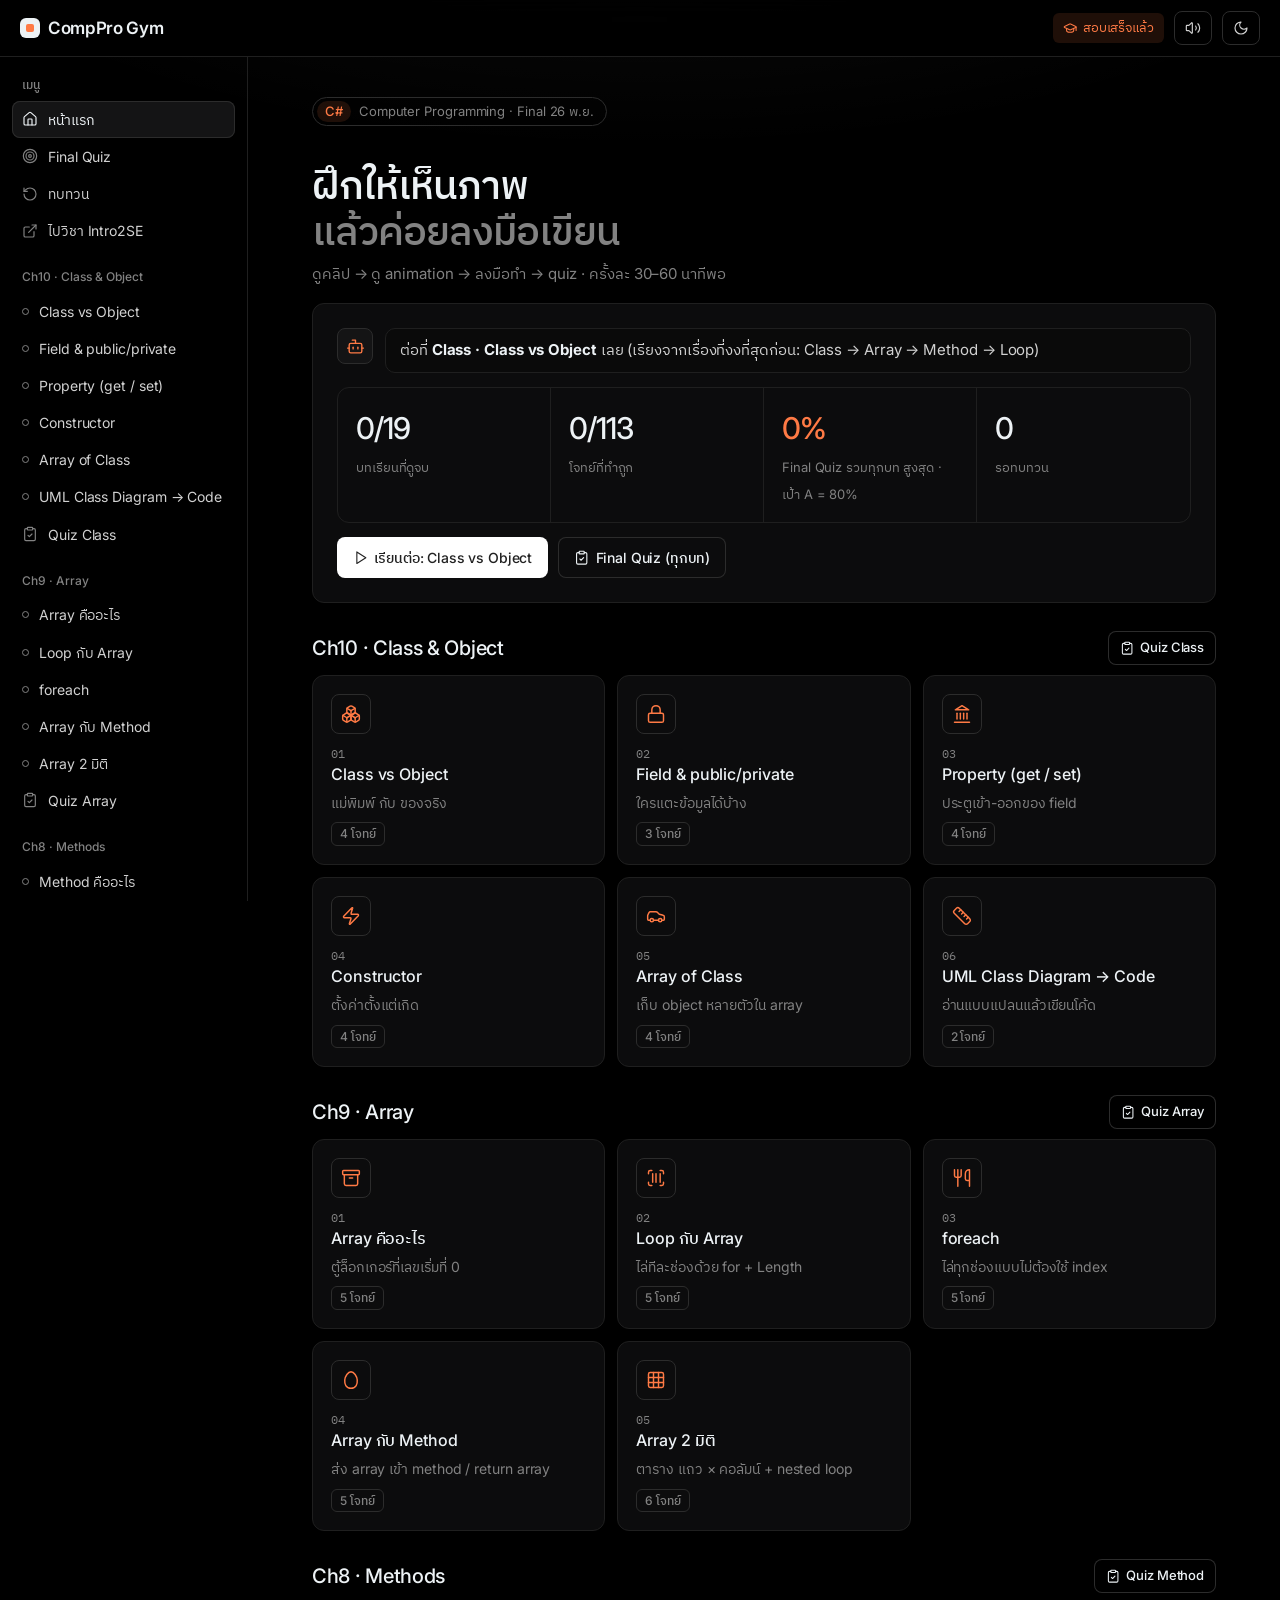
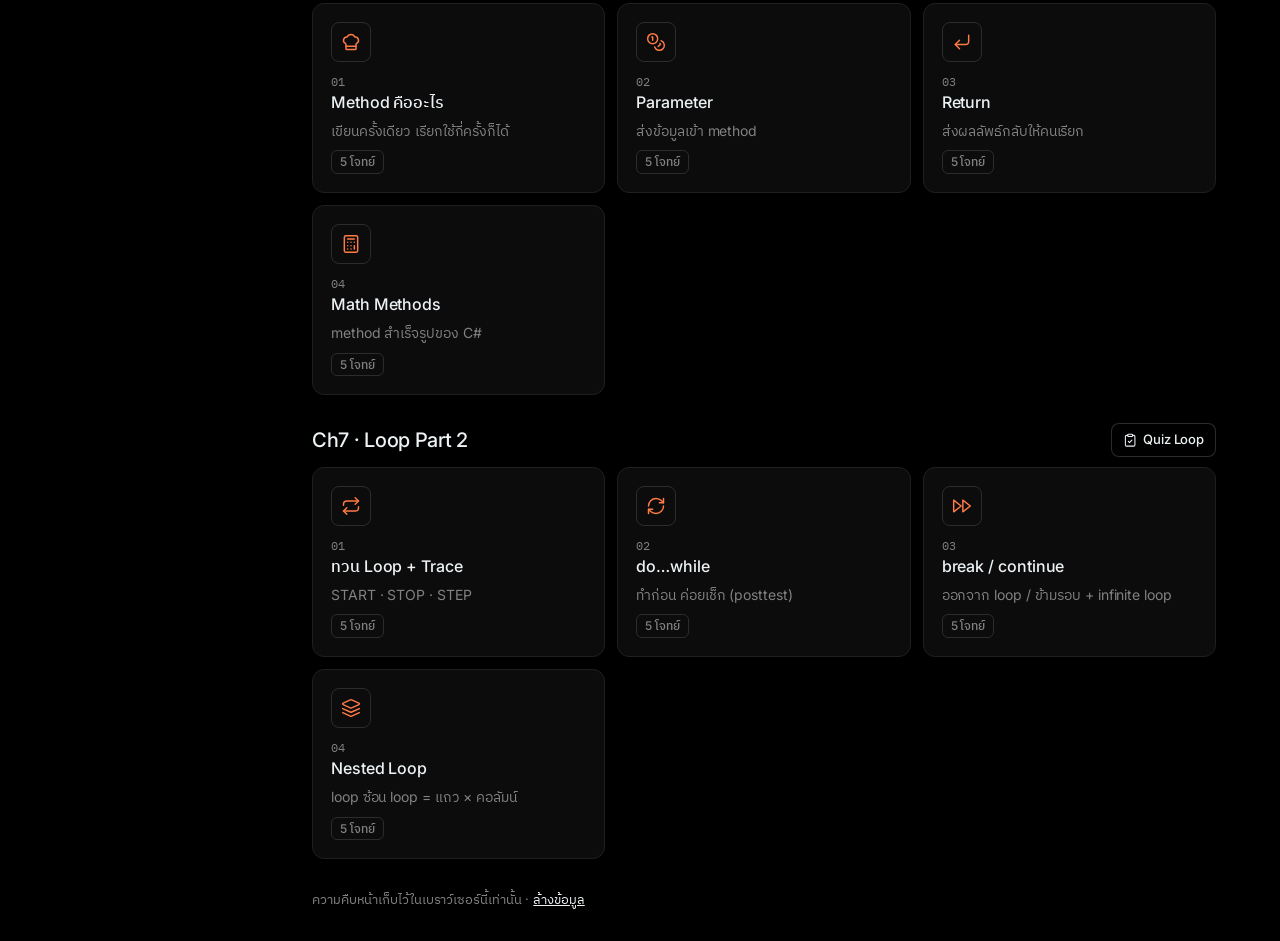
==== commit 1f6189bf: "Add Intro2SE Gym (Ch8–10 practice site) and new SE slide decks + handbook - Introduction-to-Software" ====
--- a/Computer-Programming/practice/index.html
+++ b/Computer-Programming/practice/index.html
@@ -302,7 +302,7 @@
 const esc = s => String(s).replace(/[&<>"]/g, c => ({'&':'&amp;','<':'&lt;','>':'&gt;','"':'&quot;'}[c]));
 const pick = a => a[Math.floor(Math.random()*a.length)];
 /* ---------- ไอคอนเส้น (Lucide, ISC license) ---------- */
-const ICONS = {"boxes": "<path d=\"M2.97 12.92A2 2 0 0 0 2 14.63v3.24a2 2 0 0 0 .97 1.71l3 1.8a2 2 0 0 0 2.06 0L12 19v-5.5l-5-3-4.03 2.42Z\" /> <path d=\"m7 16.5-4.74-2.85\" /> <path d=\"m7 16.5 5-3\" /> <path d=\"M7 16.5v5.17\" /> <path d=\"M12 13.5V19l3.97 2.38a2 2 0 0 0 2.06 0l3-1.8a2 2 0 0 0 .97-1.71v-3.24a2 2 0 0 0-.97-1.71L17 10.5l-5 3Z\" /> <path d=\"m17 16.5-5-3\" /> <path d=\"m17 16.5 4.74-2.85\" /> <path d=\"M17 16.5v5.17\" /> <path d=\"M7.97 4.42A2 2 0 0 0 7 6.13v4.37l5 3 5-3V6.13a2 2 0 0 0-.97-1.71l-3-1.8a2 2 0 0 0-2.06 0l-3 1.8Z\" /> <path d=\"M12 8 7.26 5.15\" /> <path d=\"m12 8 4.74-2.85\" /> <path d=\"M12 13.5V8\" />", "lock": "<rect width=\"18\" height=\"11\" x=\"3\" y=\"11\" rx=\"2\" ry=\"2\" /> <path d=\"M7 11V7a5 5 0 0 1 10 0v4\" />", "landmark": "<line x1=\"3\" x2=\"21\" y1=\"22\" y2=\"22\" /> <line x1=\"6\" x2=\"6\" y1=\"18\" y2=\"11\" /> <line x1=\"10\" x2=\"10\" y1=\"18\" y2=\"11\" /> <line x1=\"14\" x2=\"14\" y1=\"18\" y2=\"11\" /> <line x1=\"18\" x2=\"18\" y1=\"18\" y2=\"11\" /> <polygon points=\"12 2 20 7 4 7\" />", "zap": "<path d=\"M4 14a1 1 0 0 1-.78-1.63l9.9-10.2a.5.5 0 0 1 .86.46l-1.92 6.02A1 1 0 0 0 13 10h7a1 1 0 0 1 .78 1.63l-9.9 10.2a.5.5 0 0 1-.86-.46l1.92-6.02A1 1 0 0 0 11 14z\" />", "car": "<path d=\"M19 17h2c.6 0 1-.4 1-1v-3c0-.9-.7-1.7-1.5-1.9C18.7 10.6 16 10 16 10s-1.3-1.4-2.2-2.3c-.5-.4-1.1-.7-1.8-.7H5c-.6 0-1.1.4-1.4.9l-1.4 2.9A3.7 3.7 0 0 0 2 12v4c0 .6.4 1 1 1h2\" /> <circle cx=\"7\" cy=\"17\" r=\"2\" /> <path d=\"M9 17h6\" /> <circle cx=\"17\" cy=\"17\" r=\"2\" />", "ruler": "<path d=\"M21.3 15.3a2.4 2.4 0 0 1 0 3.4l-2.6 2.6a2.4 2.4 0 0 1-3.4 0L2.7 8.7a2.41 2.41 0 0 1 0-3.4l2.6-2.6a2.41 2.41 0 0 1 3.4 0Z\" /> <path d=\"m14.5 12.5 2-2\" /> <path d=\"m11.5 9.5 2-2\" /> <path d=\"m8.5 6.5 2-2\" /> <path d=\"m17.5 15.5 2-2\" />", "bot": "<path d=\"M12 8V4H8\" /> <rect width=\"16\" height=\"12\" x=\"4\" y=\"8\" rx=\"2\" /> <path d=\"M2 14h2\" /> <path d=\"M20 14h2\" /> <path d=\"M15 13v2\" /> <path d=\"M9 13v2\" />", "play": "<polygon points=\"6 3 20 12 6 21 6 3\" />", "pause": "<rect x=\"14\" y=\"4\" width=\"4\" height=\"16\" rx=\"1\" /> <rect x=\"6\" y=\"4\" width=\"4\" height=\"16\" rx=\"1\" />", "skip-back": "<polygon points=\"19 20 9 12 19 4 19 20\" /> <line x1=\"5\" x2=\"5\" y1=\"19\" y2=\"5\" />", "chevron-left": "<path d=\"m15 18-6-6 6-6\" />", "skip-forward": "<polygon points=\"5 4 15 12 5 20 5 4\" /> <line x1=\"19\" x2=\"19\" y1=\"5\" y2=\"19\" />", "volume-2": "<path d=\"M11 4.702a.705.705 0 0 0-1.203-.498L6.413 7.587A1.4 1.4 0 0 1 5.416 8H3a1 1 0 0 0-1 1v6a1 1 0 0 0 1 1h2.416a1.4 1.4 0 0 1 .997.413l3.383 3.384A.705.705 0 0 0 11 19.298z\" /> <path d=\"M16 9a5 5 0 0 1 0 6\" /> <path d=\"M19.364 18.364a9 9 0 0 0 0-12.728\" />", "volume-x": "<path d=\"M11 4.702a.705.705 0 0 0-1.203-.498L6.413 7.587A1.4 1.4 0 0 1 5.416 8H3a1 1 0 0 0-1 1v6a1 1 0 0 0 1 1h2.416a1.4 1.4 0 0 1 .997.413l3.383 3.384A.705.705 0 0 0 11 19.298z\" /> <line x1=\"22\" x2=\"16\" y1=\"9\" y2=\"15\" /> <line x1=\"16\" x2=\"22\" y1=\"9\" y2=\"15\" />", "moon": "<path d=\"M12 3a6 6 0 0 0 9 9 9 9 0 1 1-9-9Z\" />", "sun": "<circle cx=\"12\" cy=\"12\" r=\"4\" /> <path d=\"M12 2v2\" /> <path d=\"M12 20v2\" /> <path d=\"m4.93 4.93 1.41 1.41\" /> <path d=\"m17.66 17.66 1.41 1.41\" /> <path d=\"M2 12h2\" /> <path d=\"M20 12h2\" /> <path d=\"m6.34 17.66-1.41 1.41\" /> <path d=\"m19.07 4.93-1.41 1.41\" />", "house": "<path d=\"M15 21v-8a1 1 0 0 0-1-1h-4a1 1 0 0 0-1 1v8\" /> <path d=\"M3 10a2 2 0 0 1 .709-1.528l7-5.999a2 2 0 0 1 2.582 0l7 5.999A2 2 0 0 1 21 10v9a2 2 0 0 1-2 2H5a2 2 0 0 1-2-2z\" />", "target": "<circle cx=\"12\" cy=\"12\" r=\"10\" /> <circle cx=\"12\" cy=\"12\" r=\"6\" /> <circle cx=\"12\" cy=\"12\" r=\"2\" />", "rotate-ccw": "<path d=\"M3 12a9 9 0 1 0 9-9 9.75 9.75 0 0 0-6.74 2.74L3 8\" /> <path d=\"M3 3v5h5\" />", "clock": "<circle cx=\"12\" cy=\"12\" r=\"10\" /> <polyline points=\"12 6 12 12 16 14\" />", "graduation-cap": "<path d=\"M21.42 10.922a1 1 0 0 0-.019-1.838L12.83 5.18a2 2 0 0 0-1.66 0L2.6 9.08a1 1 0 0 0 0 1.832l8.57 3.908a2 2 0 0 0 1.66 0z\" /> <path d=\"M22 10v6\" /> <path d=\"M6 12.5V16a6 3 0 0 0 12 0v-3.5\" />", "clipboard-check": "<rect width=\"8\" height=\"4\" x=\"8\" y=\"2\" rx=\"1\" ry=\"1\" /> <path d=\"M16 4h2a2 2 0 0 1 2 2v14a2 2 0 0 1-2 2H6a2 2 0 0 1-2-2V6a2 2 0 0 1 2-2h2\" /> <path d=\"m9 14 2 2 4-4\" />", "archive": "<rect width=\"20\" height=\"5\" x=\"2\" y=\"3\" rx=\"1\" /> <path d=\"M4 8v11a2 2 0 0 0 2 2h12a2 2 0 0 0 2-2V8\" /> <path d=\"M10 12h4\" />", "scan-barcode": "<path d=\"M3 7V5a2 2 0 0 1 2-2h2\" /> <path d=\"M17 3h2a2 2 0 0 1 2 2v2\" /> <path d=\"M21 17v2a2 2 0 0 1-2 2h-2\" /> <path d=\"M7 21H5a2 2 0 0 1-2-2v-2\" /> <path d=\"M8 7v10\" /> <path d=\"M12 7v10\" /> <path d=\"M17 7v10\" />", "utensils": "<path d=\"M3 2v7c0 1.1.9 2 2 2h4a2 2 0 0 0 2-2V2\" /> <path d=\"M7 2v20\" /> <path d=\"M21 15V2a5 5 0 0 0-5 5v6c0 1.1.9 2 2 2h3Zm0 0v7\" />", "egg": "<path d=\"M12 22c6.23-.05 7.87-5.57 7.5-10-.36-4.34-3.95-9.96-7.5-10-3.55.04-7.14 5.66-7.5 10-.37 4.43 1.27 9.95 7.5 10z\" />", "grid-3x3": "<rect width=\"18\" height=\"18\" x=\"3\" y=\"3\" rx=\"2\" /> <path d=\"M3 9h18\" /> <path d=\"M3 15h18\" /> <path d=\"M9 3v18\" /> <path d=\"M15 3v18\" />", "chef-hat": "<path d=\"M17 21a1 1 0 0 0 1-1v-5.35c0-.457.316-.844.727-1.041a4 4 0 0 0-2.134-7.589 5 5 0 0 0-9.186 0 4 4 0 0 0-2.134 7.588c.411.198.727.585.727 1.041V20a1 1 0 0 0 1 1Z\" /> <path d=\"M6 17h12\" />", "coins": "<circle cx=\"8\" cy=\"8\" r=\"6\" /> <path d=\"M18.09 10.37A6 6 0 1 1 10.34 18\" /> <path d=\"M7 6h1v4\" /> <path d=\"m16.71 13.88.7.71-2.82 2.82\" />", "corner-down-left": "<polyline points=\"9 10 4 15 9 20\" /> <path d=\"M20 4v7a4 4 0 0 1-4 4H4\" />", "calculator": "<rect width=\"16\" height=\"20\" x=\"4\" y=\"2\" rx=\"2\" /> <line x1=\"8\" x2=\"16\" y1=\"6\" y2=\"6\" /> <line x1=\"16\" x2=\"16\" y1=\"14\" y2=\"18\" /> <path d=\"M16 10h.01\" /> <path d=\"M12 10h.01\" /> <path d=\"M8 10h.01\" /> <path d=\"M12 14h.01\" /> <path d=\"M8 14h.01\" /> <path d=\"M12 18h.01\" /> <path d=\"M8 18h.01\" />", "repeat": "<path d=\"m17 2 4 4-4 4\" /> <path d=\"M3 11v-1a4 4 0 0 1 4-4h14\" /> <path d=\"m7 22-4-4 4-4\" /> <path d=\"M21 13v1a4 4 0 0 1-4 4H3\" />", "refresh-cw": "<path d=\"M3 12a9 9 0 0 1 9-9 9.75 9.75 0 0 1 6.74 2.74L21 8\" /> <path d=\"M21 3v5h-5\" /> <path d=\"M21 12a9 9 0 0 1-9 9 9.75 9.75 0 0 1-6.74-2.74L3 16\" /> <path d=\"M8 16H3v5\" />", "fast-forward": "<polygon points=\"13 19 22 12 13 5 13 19\" /> <polygon points=\"2 19 11 12 2 5 2 19\" />", "layers": "<path d=\"m12.83 2.18a2 2 0 0 0-1.66 0L2.6 6.08a1 1 0 0 0 0 1.83l8.58 3.91a2 2 0 0 0 1.66 0l8.58-3.9a1 1 0 0 0 0-1.83Z\" /> <path d=\"m22 17.65-9.17 4.16a2 2 0 0 1-1.66 0L2 17.65\" /> <path d=\"m22 12.65-9.17 4.16a2 2 0 0 1-1.66 0L2 12.65\" />"};
+const ICONS = {"boxes": "<path d=\"M2.97 12.92A2 2 0 0 0 2 14.63v3.24a2 2 0 0 0 .97 1.71l3 1.8a2 2 0 0 0 2.06 0L12 19v-5.5l-5-3-4.03 2.42Z\" /> <path d=\"m7 16.5-4.74-2.85\" /> <path d=\"m7 16.5 5-3\" /> <path d=\"M7 16.5v5.17\" /> <path d=\"M12 13.5V19l3.97 2.38a2 2 0 0 0 2.06 0l3-1.8a2 2 0 0 0 .97-1.71v-3.24a2 2 0 0 0-.97-1.71L17 10.5l-5 3Z\" /> <path d=\"m17 16.5-5-3\" /> <path d=\"m17 16.5 4.74-2.85\" /> <path d=\"M17 16.5v5.17\" /> <path d=\"M7.97 4.42A2 2 0 0 0 7 6.13v4.37l5 3 5-3V6.13a2 2 0 0 0-.97-1.71l-3-1.8a2 2 0 0 0-2.06 0l-3 1.8Z\" /> <path d=\"M12 8 7.26 5.15\" /> <path d=\"m12 8 4.74-2.85\" /> <path d=\"M12 13.5V8\" />", "lock": "<rect width=\"18\" height=\"11\" x=\"3\" y=\"11\" rx=\"2\" ry=\"2\" /> <path d=\"M7 11V7a5 5 0 0 1 10 0v4\" />", "landmark": "<line x1=\"3\" x2=\"21\" y1=\"22\" y2=\"22\" /> <line x1=\"6\" x2=\"6\" y1=\"18\" y2=\"11\" /> <line x1=\"10\" x2=\"10\" y1=\"18\" y2=\"11\" /> <line x1=\"14\" x2=\"14\" y1=\"18\" y2=\"11\" /> <line x1=\"18\" x2=\"18\" y1=\"18\" y2=\"11\" /> <polygon points=\"12 2 20 7 4 7\" />", "zap": "<path d=\"M4 14a1 1 0 0 1-.78-1.63l9.9-10.2a.5.5 0 0 1 .86.46l-1.92 6.02A1 1 0 0 0 13 10h7a1 1 0 0 1 .78 1.63l-9.9 10.2a.5.5 0 0 1-.86-.46l1.92-6.02A1 1 0 0 0 11 14z\" />", "car": "<path d=\"M19 17h2c.6 0 1-.4 1-1v-3c0-.9-.7-1.7-1.5-1.9C18.7 10.6 16 10 16 10s-1.3-1.4-2.2-2.3c-.5-.4-1.1-.7-1.8-.7H5c-.6 0-1.1.4-1.4.9l-1.4 2.9A3.7 3.7 0 0 0 2 12v4c0 .6.4 1 1 1h2\" /> <circle cx=\"7\" cy=\"17\" r=\"2\" /> <path d=\"M9 17h6\" /> <circle cx=\"17\" cy=\"17\" r=\"2\" />", "ruler": "<path d=\"M21.3 15.3a2.4 2.4 0 0 1 0 3.4l-2.6 2.6a2.4 2.4 0 0 1-3.4 0L2.7 8.7a2.41 2.41 0 0 1 0-3.4l2.6-2.6a2.41 2.41 0 0 1 3.4 0Z\" /> <path d=\"m14.5 12.5 2-2\" /> <path d=\"m11.5 9.5 2-2\" /> <path d=\"m8.5 6.5 2-2\" /> <path d=\"m17.5 15.5 2-2\" />", "bot": "<path d=\"M12 8V4H8\" /> <rect width=\"16\" height=\"12\" x=\"4\" y=\"8\" rx=\"2\" /> <path d=\"M2 14h2\" /> <path d=\"M20 14h2\" /> <path d=\"M15 13v2\" /> <path d=\"M9 13v2\" />", "play": "<polygon points=\"6 3 20 12 6 21 6 3\" />", "pause": "<rect x=\"14\" y=\"4\" width=\"4\" height=\"16\" rx=\"1\" /> <rect x=\"6\" y=\"4\" width=\"4\" height=\"16\" rx=\"1\" />", "skip-back": "<polygon points=\"19 20 9 12 19 4 19 20\" /> <line x1=\"5\" x2=\"5\" y1=\"19\" y2=\"5\" />", "chevron-left": "<path d=\"m15 18-6-6 6-6\" />", "skip-forward": "<polygon points=\"5 4 15 12 5 20 5 4\" /> <line x1=\"19\" x2=\"19\" y1=\"5\" y2=\"19\" />", "volume-2": "<path d=\"M11 4.702a.705.705 0 0 0-1.203-.498L6.413 7.587A1.4 1.4 0 0 1 5.416 8H3a1 1 0 0 0-1 1v6a1 1 0 0 0 1 1h2.416a1.4 1.4 0 0 1 .997.413l3.383 3.384A.705.705 0 0 0 11 19.298z\" /> <path d=\"M16 9a5 5 0 0 1 0 6\" /> <path d=\"M19.364 18.364a9 9 0 0 0 0-12.728\" />", "volume-x": "<path d=\"M11 4.702a.705.705 0 0 0-1.203-.498L6.413 7.587A1.4 1.4 0 0 1 5.416 8H3a1 1 0 0 0-1 1v6a1 1 0 0 0 1 1h2.416a1.4 1.4 0 0 1 .997.413l3.383 3.384A.705.705 0 0 0 11 19.298z\" /> <line x1=\"22\" x2=\"16\" y1=\"9\" y2=\"15\" /> <line x1=\"16\" x2=\"22\" y1=\"9\" y2=\"15\" />", "moon": "<path d=\"M12 3a6 6 0 0 0 9 9 9 9 0 1 1-9-9Z\" />", "sun": "<circle cx=\"12\" cy=\"12\" r=\"4\" /> <path d=\"M12 2v2\" /> <path d=\"M12 20v2\" /> <path d=\"m4.93 4.93 1.41 1.41\" /> <path d=\"m17.66 17.66 1.41 1.41\" /> <path d=\"M2 12h2\" /> <path d=\"M20 12h2\" /> <path d=\"m6.34 17.66-1.41 1.41\" /> <path d=\"m19.07 4.93-1.41 1.41\" />", "house": "<path d=\"M15 21v-8a1 1 0 0 0-1-1h-4a1 1 0 0 0-1 1v8\" /> <path d=\"M3 10a2 2 0 0 1 .709-1.528l7-5.999a2 2 0 0 1 2.582 0l7 5.999A2 2 0 0 1 21 10v9a2 2 0 0 1-2 2H5a2 2 0 0 1-2-2z\" />", "target": "<circle cx=\"12\" cy=\"12\" r=\"10\" /> <circle cx=\"12\" cy=\"12\" r=\"6\" /> <circle cx=\"12\" cy=\"12\" r=\"2\" />", "rotate-ccw": "<path d=\"M3 12a9 9 0 1 0 9-9 9.75 9.75 0 0 0-6.74 2.74L3 8\" /> <path d=\"M3 3v5h5\" />", "clock": "<circle cx=\"12\" cy=\"12\" r=\"10\" /> <polyline points=\"12 6 12 12 16 14\" />", "graduation-cap": "<path d=\"M21.42 10.922a1 1 0 0 0-.019-1.838L12.83 5.18a2 2 0 0 0-1.66 0L2.6 9.08a1 1 0 0 0 0 1.832l8.57 3.908a2 2 0 0 0 1.66 0z\" /> <path d=\"M22 10v6\" /> <path d=\"M6 12.5V16a6 3 0 0 0 12 0v-3.5\" />", "clipboard-check": "<rect width=\"8\" height=\"4\" x=\"8\" y=\"2\" rx=\"1\" ry=\"1\" /> <path d=\"M16 4h2a2 2 0 0 1 2 2v14a2 2 0 0 1-2 2H6a2 2 0 0 1-2-2V6a2 2 0 0 1 2-2h2\" /> <path d=\"m9 14 2 2 4-4\" />", "archive": "<rect width=\"20\" height=\"5\" x=\"2\" y=\"3\" rx=\"1\" /> <path d=\"M4 8v11a2 2 0 0 0 2 2h12a2 2 0 0 0 2-2V8\" /> <path d=\"M10 12h4\" />", "scan-barcode": "<path d=\"M3 7V5a2 2 0 0 1 2-2h2\" /> <path d=\"M17 3h2a2 2 0 0 1 2 2v2\" /> <path d=\"M21 17v2a2 2 0 0 1-2 2h-2\" /> <path d=\"M7 21H5a2 2 0 0 1-2-2v-2\" /> <path d=\"M8 7v10\" /> <path d=\"M12 7v10\" /> <path d=\"M17 7v10\" />", "utensils": "<path d=\"M3 2v7c0 1.1.9 2 2 2h4a2 2 0 0 0 2-2V2\" /> <path d=\"M7 2v20\" /> <path d=\"M21 15V2a5 5 0 0 0-5 5v6c0 1.1.9 2 2 2h3Zm0 0v7\" />", "egg": "<path d=\"M12 22c6.23-.05 7.87-5.57 7.5-10-.36-4.34-3.95-9.96-7.5-10-3.55.04-7.14 5.66-7.5 10-.37 4.43 1.27 9.95 7.5 10z\" />", "grid-3x3": "<rect width=\"18\" height=\"18\" x=\"3\" y=\"3\" rx=\"2\" /> <path d=\"M3 9h18\" /> <path d=\"M3 15h18\" /> <path d=\"M9 3v18\" /> <path d=\"M15 3v18\" />", "chef-hat": "<path d=\"M17 21a1 1 0 0 0 1-1v-5.35c0-.457.316-.844.727-1.041a4 4 0 0 0-2.134-7.589 5 5 0 0 0-9.186 0 4 4 0 0 0-2.134 7.588c.411.198.727.585.727 1.041V20a1 1 0 0 0 1 1Z\" /> <path d=\"M6 17h12\" />", "coins": "<circle cx=\"8\" cy=\"8\" r=\"6\" /> <path d=\"M18.09 10.37A6 6 0 1 1 10.34 18\" /> <path d=\"M7 6h1v4\" /> <path d=\"m16.71 13.88.7.71-2.82 2.82\" />", "corner-down-left": "<polyline points=\"9 10 4 15 9 20\" /> <path d=\"M20 4v7a4 4 0 0 1-4 4H4\" />", "calculator": "<rect width=\"16\" height=\"20\" x=\"4\" y=\"2\" rx=\"2\" /> <line x1=\"8\" x2=\"16\" y1=\"6\" y2=\"6\" /> <line x1=\"16\" x2=\"16\" y1=\"14\" y2=\"18\" /> <path d=\"M16 10h.01\" /> <path d=\"M12 10h.01\" /> <path d=\"M8 10h.01\" /> <path d=\"M12 14h.01\" /> <path d=\"M8 14h.01\" /> <path d=\"M12 18h.01\" /> <path d=\"M8 18h.01\" />", "repeat": "<path d=\"m17 2 4 4-4 4\" /> <path d=\"M3 11v-1a4 4 0 0 1 4-4h14\" /> <path d=\"m7 22-4-4 4-4\" /> <path d=\"M21 13v1a4 4 0 0 1-4 4H3\" />", "refresh-cw": "<path d=\"M3 12a9 9 0 0 1 9-9 9.75 9.75 0 0 1 6.74 2.74L21 8\" /> <path d=\"M21 3v5h-5\" /> <path d=\"M21 12a9 9 0 0 1-9 9 9.75 9.75 0 0 1-6.74-2.74L3 16\" /> <path d=\"M8 16H3v5\" />", "fast-forward": "<polygon points=\"13 19 22 12 13 5 13 19\" /> <polygon points=\"2 19 11 12 2 5 2 19\" />", "layers": "<path d=\"m12.83 2.18a2 2 0 0 0-1.66 0L2.6 6.08a1 1 0 0 0 0 1.83l8.58 3.91a2 2 0 0 0 1.66 0l8.58-3.9a1 1 0 0 0 0-1.83Z\" /> <path d=\"m22 17.65-9.17 4.16a2 2 0 0 1-1.66 0L2 17.65\" /> <path d=\"m22 12.65-9.17 4.16a2 2 0 0 1-1.66 0L2 12.65\" />", "external-link": "<path d=\"M15 3h6v6\" /> <path d=\"M10 14 21 3\" /> <path d=\"M18 13v6a2 2 0 0 1-2 2H5a2 2 0 0 1-2-2V8a2 2 0 0 1 2-2h6\" />"};
 const ic = (n, cls='') => `<svg class="ic ${cls}" viewBox="0 0 24 24" fill="none" stroke="currentColor" stroke-width="1.75" stroke-linecap="round" stroke-linejoin="round" aria-hidden="true">${ICONS[n]}</svg>`;
 const BOT_AVA = `<div class="ava">${ic('bot')}</div>`;
 const lines = s => s.replace(/^\n/, '').replace(/\n\s*$/, '').split('\n');
@@ -2770,6 +2770,7 @@
     <a href="#home" class="${h==='home'?'on':''}">${ic('house')} หน้าแรก</a>
     <a href="#quiz" class="${h==='quiz'?'on':''}">${ic('target')} Final Quiz</a>
     <a href="#review" class="${h==='review'?'on':''}">${ic('rotate-ccw')} ทบทวน ${due ? `<span class="badge">${due}</span>` : ''}</a>
+    <a href="../../Introduction-to-Software-Engineering/practice/">${ic('external-link')} ไปวิชา Intro2SE</a>
     ${CHAPTERS.map(c => `<h5>${c.title}</h5>` + (c.soon ? `<a class="soon">เร็ว ๆ นี้</a>` :
       c.lessons.map(l => `<a href="#l/${l.id}" class="${h==='l/'+l.id?'on':''}"><span class="dot ${S.done[l.id]?'ok':''}"></span>${l.title}</a>`).join('')
       + `<a href="#quiz/${c.id}" class="${h==='quiz/'+c.id?'on':''}">${ic('clipboard-check')} Quiz ${c.short}</a>`)).join('')}`;
